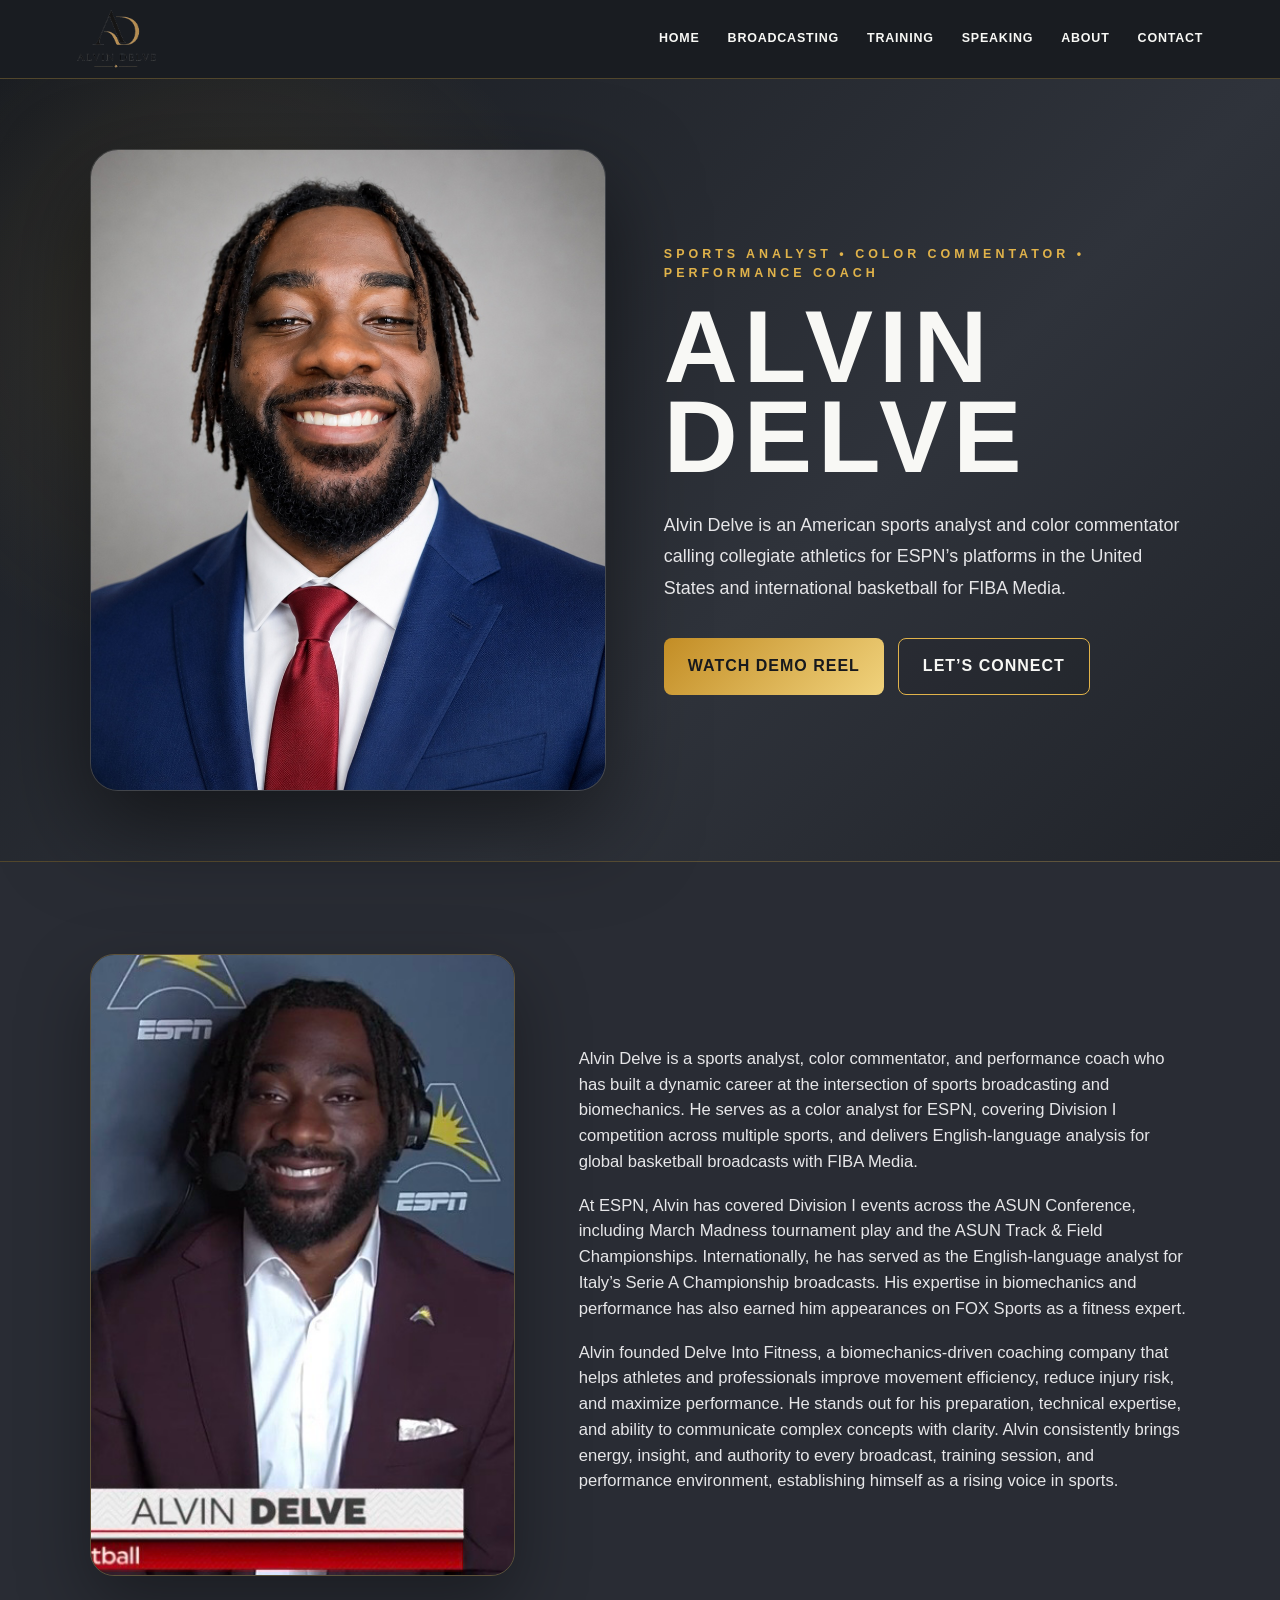
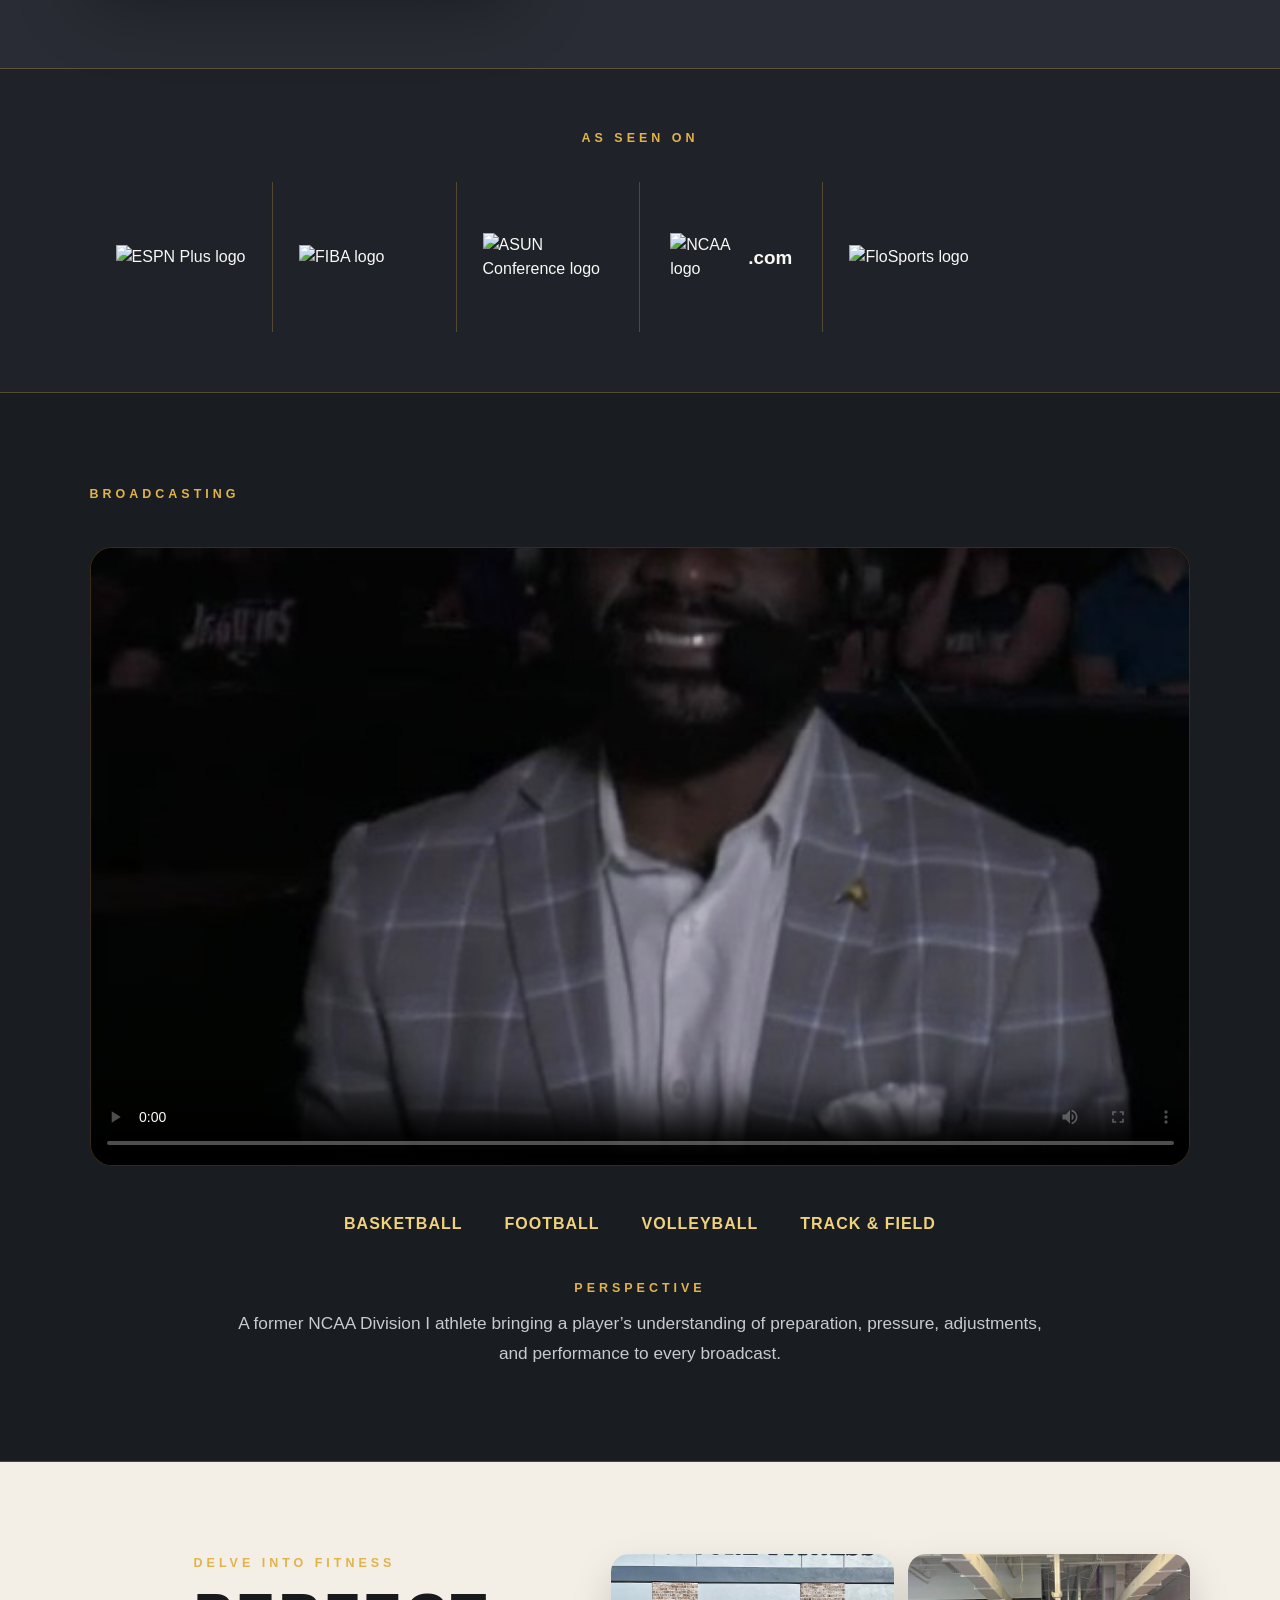
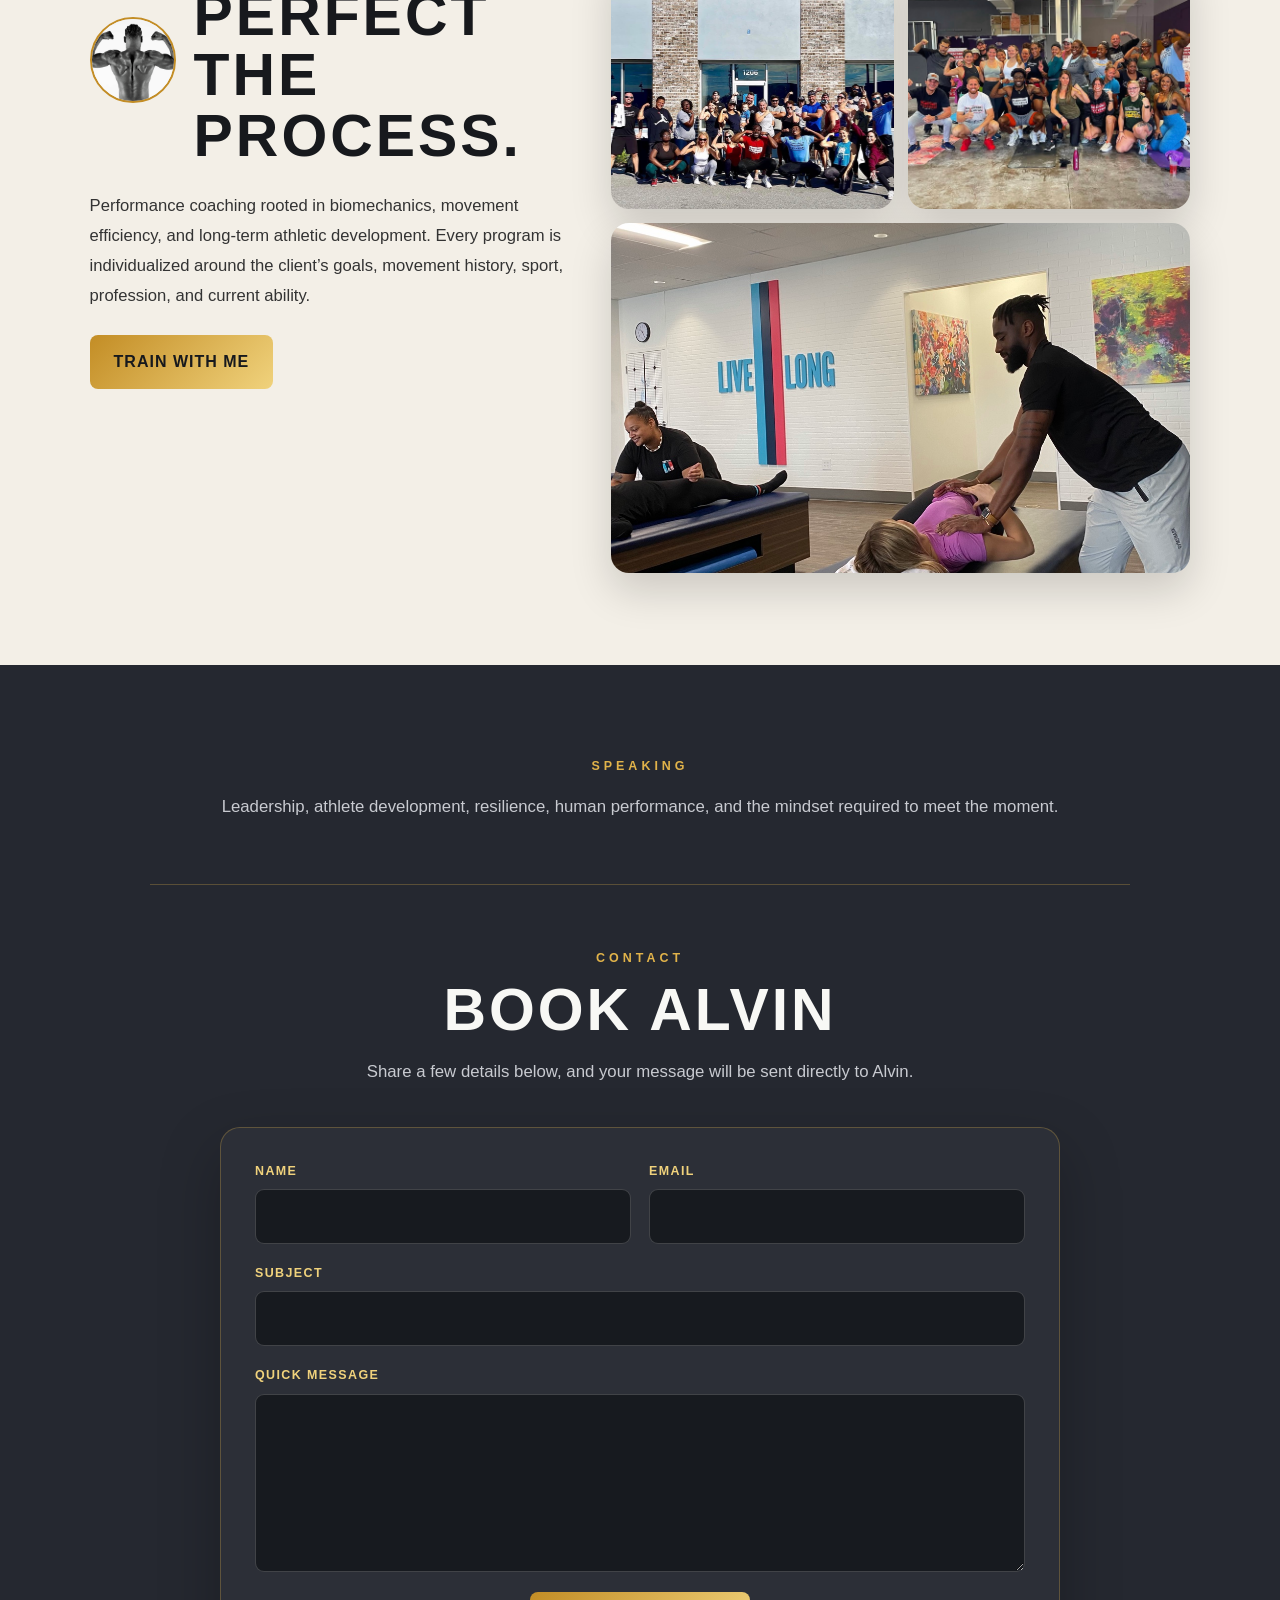
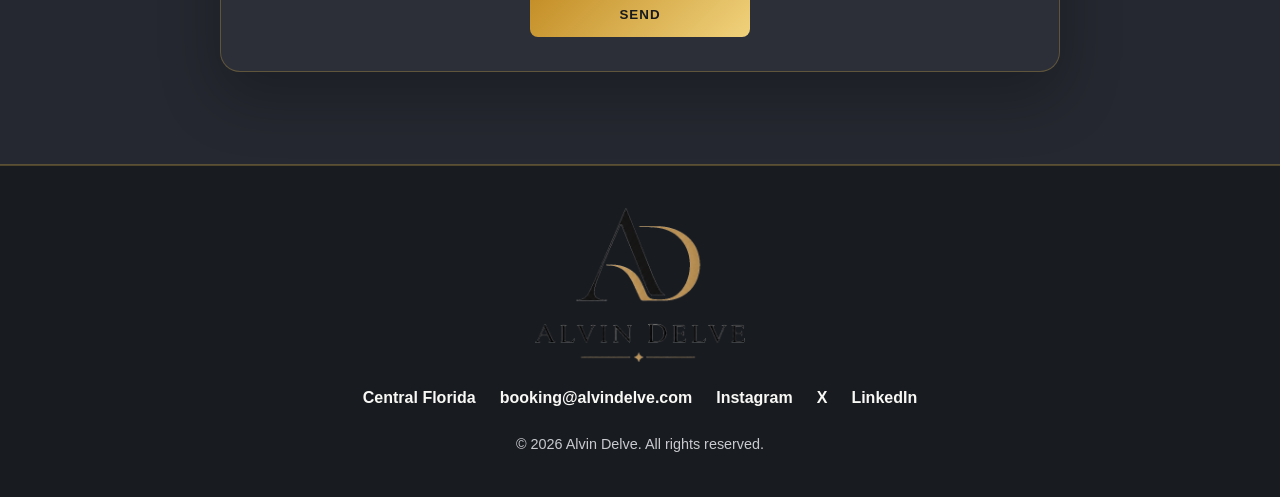
==== index.html @ e895ff24 "Add files via upload" ====
<!doctype html>
<html lang="en">
<head>
  <meta http-equiv="Cache-Control" content="no-cache, no-store, must-revalidate">
  <meta http-equiv="Pragma" content="no-cache">
  <meta http-equiv="Expires" content="0">
  <meta name="site-version" content="2026.07.23-v20">
  <!-- ALVIN DELVE WEBSITE VERSION: 2026.07.23-homepage-v19-verified-brand-copy -->
  <meta charset="utf-8">
  <meta name="viewport" content="width=device-width, initial-scale=1">
  <meta name="site-version" content="2026.07.23-homepage-v19-verified-brand-copy">
  <title>Alvin Delve | Sports Analyst, Color Commentator & Performance Coach</title>
  <meta name="description" content="Alvin Delve is a sports analyst, color commentator, performance coach, speaker, and former NCAA Division I athlete.">
  <link rel="stylesheet" href="style.css?v=2026.07.23-homepage-v19-verified-brand-copy">
</head>

<body>
  <header class="site-header">
    <a class="brand" href="#home" aria-label="Alvin Delve home">
      <img src="alvin-delve-logo.png?v=2026.07.23-homepage-v19-verified-brand-copy" alt="Alvin Delve logo">
    </a>

    <nav class="site-nav" aria-label="Primary navigation">
      <a href="#home">Home</a>
      <a href="#broadcasting">Broadcasting</a>
      <a href="#training">Training</a>
      <a href="#speaking">Speaking</a>
      <a href="#about">About</a>
      <a href="#contact">Contact</a>
    </nav>
  </header>

  <main>
    <section id="home" class="hero">
      <div class="hero-image">
        <img src="hero.jpg?v=2026.07.23-homepage-v19-verified-brand-copy" alt="Alvin Delve professional portrait">
      </div>

      <div class="hero-copy">
        <p class="eyebrow">Sports Analyst • Color Commentator • Performance Coach</p>
        <h1>Alvin Delve</h1>
        <p class="hero-bio">Alvin Delve is an American sports analyst and color commentator calling collegiate athletics for ESPN’s platforms in the United States and international basketball for FIBA Media.</p>

        <div class="hero-actions">
          <a class="button button-primary" id="watch-demo-reel" href="#broadcasting">Watch Demo Reel</a>
          <a class="button button-secondary" href="#contact">Let’s Connect</a>
        </div>
      </div>
    </section>

    <section id="about" class="section meet-section">
      <div class="meet-image">
        <img src="meet-alvin.png?v=2026.07.23-homepage-v19-verified-brand-copy" alt="Alvin Delve broadcasting for ESPN">
      </div>

      <div class="meet-content">
        <div class="meet-copy">
          <p>
            Alvin Delve is a sports analyst, color commentator, and performance coach who has built
            a dynamic career at the intersection of sports broadcasting and biomechanics. He serves
            as a color analyst for ESPN, covering Division I competition across multiple sports, and
            delivers English-language analysis for global basketball broadcasts with FIBA Media.
          </p>
          <p>
            At ESPN, Alvin has covered Division I events across the ASUN Conference, including March
            Madness tournament play and the ASUN Track &amp; Field Championships. Internationally, he
            has served as the English-language analyst for Italy’s Serie A Championship broadcasts.
            His expertise in biomechanics and performance has also earned him appearances on FOX
            Sports as a fitness expert.
          </p>
          <p>
            Alvin founded Delve Into Fitness, a biomechanics-driven coaching company that helps
            athletes and professionals improve movement efficiency, reduce injury risk, and maximize
            performance. He stands out for his preparation, technical expertise, and ability to
            communicate complex concepts with clarity. Alvin consistently brings energy, insight,
            and authority to every broadcast, training session, and performance environment,
            establishing himself as a rising voice in sports.
          </p>
        </div>
      </div>
    </section>

    <section class="seen-on" aria-labelledby="seen-heading">
      <div class="section-heading centered">
        <p id="seen-heading" class="section-label">As Seen On</p>
      </div>

      <div class="logo-wall">
        <div class="logo-cell">
          <img src="https://upload.wikimedia.org/wikipedia/commons/8/80/ESPN_Plus.svg" alt="ESPN Plus logo">
        </div>
        <div class="logo-cell">
          <img src="https://upload.wikimedia.org/wikipedia/commons/e/e4/FIBA_logo.svg" alt="FIBA logo">
        </div>
        <div class="logo-cell">
          <img src="https://upload.wikimedia.org/wikipedia/commons/0/05/Atlantic_Sun_Conference_logo.svg" alt="ASUN Conference logo">
        </div>
        <div class="logo-cell ncaa-logo-cell">
          <img src="https://upload.wikimedia.org/wikipedia/commons/d/dd/NCAA_logo.svg" alt="NCAA logo">
          <span class="dot-com">.com</span>
        </div>
        <div class="logo-cell">
          <img src="https://upload.wikimedia.org/wikipedia/commons/3/30/FloSports_logo.png" alt="FloSports logo">
        </div>
      </div>
    </section>

    <section id="broadcasting" class="section broadcast-section">
      <div class="section-heading">
        <p class="section-label">Broadcasting</p>
      </div>

      <video
        id="demo-reel"
        class="reel-video reel-card-large"
        controls
        playsinline
        preload="metadata"
        poster="demo-reel-thumbnail.jpg?v=2026.07.23-homepage-v19-verified-brand-copy"
      >
        <source src="demo-reel.mp4?v=2026.07.23-homepage-v19-verified-brand-copy" type="video/mp4">
        Your browser does not support the video tag.
      </video>

      <div class="sports-covered-line" aria-label="Sports covered">
        <span>Basketball</span>
        <span>Football</span>
        <span>Volleyball</span>
        <span>Track &amp; Field</span>
      </div>

      <div class="perspective-copy">
        <p class="section-label">Perspective</p>
        <p>
          A former NCAA Division I athlete bringing a player’s understanding of preparation,
          pressure, adjustments, and performance to every broadcast.
        </p>
      </div>
    </section>

    <section id="training" class="section training-section">
      <div class="training-copy">
        <div class="training-brand">
          <img src="delveintofitness-logo.png?v=2026.07.23-homepage-v19-verified-brand-copy" alt="Delve Into Fitness logo">
          <div>
            <p class="section-label">Delve Into Fitness</p>
            <h2>Perfect the Process.</h2>
          </div>
        </div>

        <p>
          Performance coaching rooted in biomechanics, movement efficiency, and long-term
          athletic development. Every program is individualized around the client’s goals,
          movement history, sport, profession, and current ability.
        </p>

        <a class="button button-primary" href="mailto:alvindelve97@gmail.com?subject=Training%20Inquiry&body=Hello%20Alvin,%0A%0AName:%0APhone:%0AI%27m%20interested%20in:%0A%E2%98%90%20Personal%20Training%0A%E2%98%90%20Online%20Coaching%0A%E2%98%90%20Assisted%20Stretching%0A%E2%98%90%20Performance%20Coaching%0A%0AGoals:%0AAvailability:%0AAdditional%20information:">Train With Me</a>
      </div>

      <div class="training-gallery">
        <img src="training-outside.jpg?v=2026.07.23-homepage-v19-verified-brand-copy" alt="Outdoor Delve Into Fitness training">
        <img src="training-group.jpg?v=2026.07.23-homepage-v19-verified-brand-copy" alt="Delve Into Fitness group session">
        <img src="training-stretch.jpg?v=2026.07.23-homepage-v19-verified-brand-copy" alt="Alvin Delve assisted stretching session">
      </div>
    </section>

    <section id="speaking" class="section speaking-contact-section">
      <div class="section-heading centered speaking-intro">
        <p class="section-label">Speaking</p>
        <p>
          Leadership, athlete development, resilience, human performance, and the mindset
          required to meet the moment.
        </p>
      </div>

      <div id="contact" class="contact-panel">
        <div class="section-heading centered">
          <p class="section-label">Contact</p>
          <h2>Book Alvin</h2>
          <p>Share a few details below, and your message will be sent directly to Alvin.</p>
        </div>

      <form class="contact-form" action="https://formsubmit.co/alvindelve97@gmail.com" method="POST">
        <input type="hidden" name="_subject" value="New inquiry from AlvinDelve.com">
        <input type="hidden" name="_template" value="table">
        <input type="hidden" name="_captcha" value="false">
        <input type="text" name="_honey" class="form-honeypot" tabindex="-1" autocomplete="off" aria-hidden="true">

        <div class="form-grid">
          <div class="form-field">
            <label for="contact-name">Name</label>
            <input id="contact-name" name="name" type="text" autocomplete="name" required>
          </div>
          <div class="form-field">
            <label for="contact-email">Email</label>
            <input id="contact-email" name="email" type="email" autocomplete="email" required>
          </div>
        </div>

        <div class="form-field">
          <label for="contact-subject">Subject</label>
          <input id="contact-subject" name="subject" type="text" required>
        </div>

        <div class="form-field">
          <label for="contact-message">Quick Message</label>
          <textarea id="contact-message" name="message" rows="6" required></textarea>
        </div>

        <button class="button button-primary contact-submit" type="submit">Send</button>
      </form>
      </div>
    </section>
  </main>

  <footer class="site-footer">
    <div class="footer-brand">
      <img src="alvin-delve-logo.png?v=2026.07.23-homepage-v19-verified-brand-copy" alt="Alvin Delve logo">
    </div>

    <div class="footer-links">
      <span>Central Florida</span>
      <a href="mailto:alvindelve97@gmail.com">booking@alvindelve.com</a>
      <a href="https://instagram.com/alvin_delve" target="_blank" rel="noopener">Instagram</a>
      <a href="https://x.com/alvindelve" target="_blank" rel="noopener">X</a>
      <a href="#" aria-label="LinkedIn link placeholder">LinkedIn</a>
    </div>

    <p class="copyright">© 2026 Alvin Delve. All rights reserved.</p>
  </footer>
  <script>
    const watchReelButton = document.getElementById('watch-demo-reel');
    const demoReel = document.getElementById('demo-reel');

    if (watchReelButton && demoReel) {
      watchReelButton.addEventListener('click', function (event) {
        event.preventDefault();

        // Start playback directly inside the user's click gesture so iPad/Safari
        // does not block it as delayed autoplay.
        demoReel.load();
        const playback = demoReel.play();
        demoReel.scrollIntoView({ behavior: 'smooth', block: 'center' });

        if (playback && typeof playback.catch === 'function') {
          playback.catch(function () {
            demoReel.controls = true;
          });
        }
      });
    }
  </script>
</body>
</html>
---- style.css ----
*{box-sizing:border-box;margin:0;padding:0}
:root{
  --charcoal:#24272e;
  --charcoal-dark:#191c21;
  --charcoal-mid:#2f333b;
  --cream:#f3efe7;
  --white:#f8f8f5;
  --muted:#c8cad0;
  --ink:#17191d;
  --gold:#c38d25;
  --gold-rich:#e1b34a;
  --gold-soft:#f0d27c;
  --line:rgba(225,179,74,.28);
}
html{scroll-behavior:smooth}
body{
  font-family:Arial,Helvetica,sans-serif;
  background:var(--charcoal);
  color:var(--white);
  line-height:1.55;
}
img{display:block;max-width:100%}
a{color:inherit}
.site-header{
  position:sticky;top:0;z-index:50;
  min-height:78px;padding:8px 6%;
  display:flex;align-items:center;justify-content:space-between;
  background:rgba(25,28,33,.94);
  border-bottom:1px solid var(--line);
  backdrop-filter:blur(14px);
}
.brand{width:178px;height:62px;display:flex;align-items:center}
.brand img{width:168px;height:58px;object-fit:contain;object-position:left center}
.site-nav{display:flex;gap:28px}
.site-nav a{
  text-decoration:none;text-transform:uppercase;
  font-size:.78rem;font-weight:900;letter-spacing:.8px;
}
.site-nav a:hover{color:var(--gold-rich)}
.hero{
  min-height:780px;
  display:grid;grid-template-columns:1fr 1.02fr;
  align-items:center;gap:58px;
  padding:70px 7%;
  background:
    radial-gradient(circle at 18% 32%,rgba(225,179,74,.14),transparent 30%),
    linear-gradient(135deg,var(--charcoal-dark),var(--charcoal-mid) 62%,#202329);
  border-bottom:1px solid var(--line);
}
.hero-image{
  min-height:640px;border-radius:28px;overflow:hidden;
  border:1px solid rgba(255,255,255,.12);
  box-shadow:0 35px 90px rgba(0,0,0,.5);
}
.hero-image img{width:100%;height:100%;min-height:640px;object-fit:cover;object-position:center top}
.hero-copy{max-width:680px}
.eyebrow,.section-label{
  color:var(--gold-rich);
  text-transform:uppercase;
  letter-spacing:4px;
  font-size:.78rem;
  font-weight:900;
}
.hero h1{
  margin-top:18px;
  font-size:clamp(4.4rem,8vw,8.2rem);
  line-height:.88;
  letter-spacing:6px;
  text-transform:uppercase;
}
.hero-line{
  margin-top:28px;
  font-size:clamp(1.55rem,2.4vw,2.35rem);
  line-height:1.3;
  font-weight:800;
}

.hero-bio{
  margin-top:28px;
  max-width:650px;
  color:#e6e6e8;
  font-size:1.12rem;
  line-height:1.75;
}

.hero-actions{display:flex;gap:14px;flex-wrap:wrap;margin-top:34px}
.button{
  display:inline-flex;align-items:center;justify-content:center;
  padding:15px 24px;border-radius:8px;
  text-decoration:none;text-transform:uppercase;
  font-weight:900;letter-spacing:1px;
  transition:.2s ease;
}
.button:hover{transform:translateY(-2px)}
.button-primary{background:linear-gradient(135deg,var(--gold),var(--gold-soft));color:var(--ink)}
.button-secondary{border:1px solid var(--gold-rich);background:rgba(0,0,0,.08)}
.section{padding:92px 7%}
.section-heading h2,.training-copy h2{
  margin-top:12px;
  font-size:clamp(2.7rem,4.6vw,5rem);
  line-height:1.03;
  letter-spacing:3px;
  text-transform:uppercase;
}
.centered{text-align:center;max-width:880px;margin:0 auto}
.meet-section{
  display:grid;grid-template-columns:.88fr 1.18fr;
  gap:65px;background:#292c34;
  border-bottom:1px solid var(--line);
}
.meet-copy>p{color:#e6e6e8;margin-bottom:18px;font-size:1.04rem}
.full-bio summary{
  color:var(--gold-soft);font-weight:900;
  cursor:pointer;list-style:none;margin-top:18px;
}
.full-bio summary::-webkit-details-marker{display:none}
.full-bio-copy{margin-top:20px;padding:24px;border-left:3px solid var(--gold-rich);background:rgba(0,0,0,.13)}
.full-bio-copy p{margin-bottom:14px;color:#dddddf}
.seen-on{padding:60px 7%;background:#1f2228;border-bottom:1px solid var(--line)}
.logo-wall{
  max-width:1200px;margin:34px auto 0;
  display:grid;grid-template-columns:repeat(6,1fr);
  align-items:center;
}
.network-mark{
  min-height:110px;padding:24px 18px;
  display:flex;align-items:center;justify-content:center;
  text-align:center;border-right:1px solid var(--line);
  font-weight:1000;font-size:1.35rem;letter-spacing:-1px;
}
.network-mark:last-child{border-right:none}
.network-mark span{font-size:.66em;margin-left:4px}
.espn{font-style:italic;color:#f7f7f4}
.fiba{letter-spacing:2px;color:#f7f7f4}
.fox{font-style:italic}
.fox span{display:block;margin-left:7px}
.asun{letter-spacing:3px;color:var(--gold-soft)}
.ncaa{border-radius:50%;color:#fff}
.flosports{font-style:italic}
.flosports span{display:block;margin-left:5px}
.broadcast-section{background:var(--charcoal-dark);border-bottom:1px solid var(--line)}
.broadcast-layout{
  margin-top:42px;
  display:grid;grid-template-columns:1.45fr .55fr;
  gap:28px;align-items:stretch;
}
.reel-card{
  min-height:420px;position:relative;overflow:hidden;border-radius:22px;
  border:1px solid var(--line);text-decoration:none;
}
.reel-card img{width:100%;height:100%;min-height:420px;object-fit:cover;object-position:center 24%}
.reel-overlay{position:absolute;inset:0;background:linear-gradient(180deg,rgba(0,0,0,.12),rgba(0,0,0,.72))}
.play-button{
  position:absolute;left:50%;top:50%;transform:translate(-50%,-50%);
  width:88px;height:88px;border-radius:50%;
  display:grid;place-items:center;padding-left:5px;
  background:var(--gold-rich);color:var(--ink);font-size:2rem;
  box-shadow:0 15px 40px rgba(0,0,0,.4);
}
.reel-caption{
  position:absolute;left:28px;bottom:24px;
  text-transform:uppercase;font-weight:900;letter-spacing:2px;
}
.broadcast-links{
  display:grid;grid-template-rows:repeat(3,1fr);
  background:#292c34;border-radius:22px;overflow:hidden;border:1px solid var(--line);
}
.broadcast-links a{
  display:flex;align-items:center;justify-content:space-between;
  padding:28px;text-decoration:none;
  font-size:1.1rem;font-weight:900;text-transform:uppercase;
  border-bottom:1px solid var(--line);
}
.broadcast-links a:last-child{border-bottom:none}
.broadcast-links a:hover{background:rgba(225,179,74,.08);color:var(--gold-soft)}
.broadcast-details{
  margin-top:28px;display:grid;grid-template-columns:repeat(3,1fr);gap:18px;
}
.broadcast-details article{
  padding:25px;border:1px solid var(--line);border-radius:16px;background:#252830;
}
.broadcast-details h3{color:var(--gold-soft);text-transform:uppercase;margin-bottom:8px}
.broadcast-details p{color:var(--muted)}
.training-section{
  display:grid;grid-template-columns:.9fr 1.1fr;
  gap:48px;background:var(--cream);color:var(--ink);
}
.training-brand{display:flex;align-items:center;gap:18px}
.training-brand img{width:86px;height:86px;object-fit:cover;border-radius:50%;border:2px solid var(--gold)}
.training-copy>p{margin:24px 0;color:#333;font-size:1.04rem;line-height:1.8}
.training-gallery{display:grid;grid-template-columns:1fr 1fr;gap:14px}
.training-gallery img{width:100%;height:255px;object-fit:cover;border-radius:18px;box-shadow:0 18px 42px rgba(0,0,0,.16)}
.training-gallery img:nth-child(3){grid-column:1/3;height:350px}
.speaking-section{background:#252830;border-bottom:1px solid var(--line)}
.speaking-section p:not(.section-label){margin:18px auto 28px;color:var(--muted);font-size:1.05rem}
.site-footer{
  padding:42px 7%;background:#181b20;
  border-top:1px solid var(--line);text-align:center;
}
.footer-brand img{width:210px;margin:0 auto 24px}
.footer-links{
  display:flex;justify-content:center;gap:24px;flex-wrap:wrap;
  font-weight:800;
}
.footer-links a{text-decoration:none}
.footer-links a:hover{color:var(--gold-soft)}
.copyright{margin-top:22px;color:var(--muted);font-size:.9rem}
@media(max-width:1050px){
  .site-nav{display:none}
  .hero,.meet-section,.training-section,.broadcast-layout{grid-template-columns:1fr}
  .hero-image{order:1}.hero-copy{order:2}
  .logo-wall{grid-template-columns:repeat(3,1fr)}
  .network-mark:nth-child(3){border-right:none}
  .broadcast-details{grid-template-columns:1fr}
}
@media(max-width:680px){
  .site-header{justify-content:center}
  .brand{width:150px}.brand img{width:145px}
  .hero{padding:42px 6% 60px;gap:34px}
  .hero-image,.hero-image img{min-height:470px}
  .hero h1{letter-spacing:3px}
  .hero-actions{flex-direction:column}
  .button{width:100%}
  .section{padding:70px 6%}
  .logo-wall{grid-template-columns:1fr 1fr}
  .network-mark:nth-child(odd){border-right:1px solid var(--line)}
  .network-mark:nth-child(even){border-right:none}
  .training-gallery{grid-template-columns:1fr}
  .training-gallery img:nth-child(3){grid-column:auto;height:280px}
  .footer-links{flex-direction:column;gap:12px}
}


/* HOMEPAGE VERSION 2026.07.22-homepage-v12-clean */
.meet-section {
  display:grid;
  grid-template-columns:minmax(320px,.82fr) minmax(0,1.18fr);
  gap:64px;
  align-items:center;
}
.meet-image {
  border-radius:24px;
  overflow:hidden;
  border:1px solid var(--line);
  box-shadow:0 28px 70px rgba(0,0,0,.34);
}
.meet-image img {
  width:100%;
  height:620px;
  object-fit:cover;
  object-position:center top;
}
.meet-content h2 {
  margin-top:12px;
  font-size:clamp(2.7rem,4.6vw,5rem);
  line-height:1.03;
  letter-spacing:3px;
  text-transform:uppercase;
}
.meet-content .meet-copy {margin-top:28px}

.logo-wall {
  max-width:1260px;
  margin:34px auto 0;
  display:grid;
  grid-template-columns:repeat(6,minmax(0,1fr));
  align-items:center;
}
.logo-cell {
  min-height:150px;
  padding:30px 26px;
  display:flex;
  align-items:center;
  justify-content:center;
  border-right:1px solid var(--line);
}
.logo-cell:last-child {border-right:none}
.logo-cell img {
  width:100%;
  max-width:150px;
  max-height:76px;
  object-fit:contain;
}
.ncaa-logo-cell {gap:4px}
.ncaa-logo-cell img {max-width:74px;max-height:74px}
.dot-com {
  font-size:1.18rem;
  font-weight:900;
  color:var(--white);
}

.reel-card-large {
  display:block;
  margin-top:42px;
  min-height:560px;
}
.reel-card-large img {
  min-height:560px;
  object-position:center 24%;
}
.sports-covered-line {
  display:flex;
  justify-content:center;
  gap:18px 42px;
  flex-wrap:wrap;
  margin-top:30px;
  padding:16px 0;
}
.sports-covered-line span {
  color:var(--gold-soft);
  font-size:1rem;
  font-weight:900;
  letter-spacing:1px;
  text-transform:uppercase;
}
.perspective-copy {
  max-width:820px;
  margin:26px auto 0;
  text-align:center;
}
.perspective-copy p:last-child {
  margin-top:10px;
  color:var(--muted);
  font-size:1.08rem;
  line-height:1.75;
}

@media(max-width:1050px) {
  .meet-section {grid-template-columns:1fr}
  .meet-image img {height:auto;max-height:720px}
  .logo-wall {grid-template-columns:repeat(3,1fr)}
  .logo-cell:nth-child(3) {border-right:none}
}
@media(max-width:680px) {
  .logo-wall {grid-template-columns:1fr 1fr}
  .logo-cell {min-height:125px;padding:24px 18px}
  .logo-cell:nth-child(odd) {border-right:1px solid var(--line)}
  .logo-cell:nth-child(even) {border-right:none}
  .reel-card-large,
  .reel-card-large img {min-height:380px}
}

.reel-video {
  display: block;
  width: 100%;
  height: auto;
  aspect-ratio: 16 / 9;
  object-fit: cover;
  background: #000;
  border: 1px solid rgba(214, 170, 76, 0.26);
  border-radius: 22px;
}


/* HOMEPAGE VERSION 2026.07.22-homepage-v15-contact-form */
.contact-section{
  background:#20232a;
  border-bottom:1px solid var(--line);
}
.contact-section .section-heading p:not(.section-label){
  margin:18px auto 0;
  max-width:680px;
  color:var(--muted);
  font-size:1.05rem;
}
.contact-form{
  max-width:840px;
  margin:42px auto 0;
  padding:34px;
  border:1px solid var(--line);
  border-radius:20px;
  background:rgba(255,255,255,.035);
  box-shadow:0 24px 60px rgba(0,0,0,.25);
}
.form-grid{
  display:grid;
  grid-template-columns:1fr 1fr;
  gap:18px;
}
.form-field{margin-bottom:20px}
.form-field label{
  display:block;
  margin-bottom:8px;
  color:var(--gold-soft);
  font-size:.78rem;
  font-weight:900;
  letter-spacing:1.4px;
  text-transform:uppercase;
}
.form-field input,.form-field textarea{
  width:100%;
  border:1px solid rgba(255,255,255,.18);
  border-radius:9px;
  background:#171a1f;
  color:var(--white);
  font:inherit;
  padding:14px 15px;
  outline:none;
}
.form-field textarea{resize:vertical;min-height:150px}
.form-field input:focus,.form-field textarea:focus{
  border-color:var(--gold-rich);
  box-shadow:0 0 0 3px rgba(225,179,74,.12);
}
.contact-submit{border:0;cursor:pointer;min-width:150px}
.form-honeypot{position:absolute!important;left:-9999px!important;opacity:0!important}
@media(max-width:680px){
  .contact-form{padding:24px 18px}
  .form-grid{grid-template-columns:1fr;gap:0}
}

/* HOMEPAGE VERSION 2026.07.22-homepage-v16-speaking-contact-reel-fix */
.speaking-contact-section{
  background:#252830;
  border-bottom:1px solid var(--line);
  padding-top:92px;
  padding-bottom:92px;
}
.speaking-intro{
  padding-bottom:64px;
}
.speaking-intro p:not(.section-label){
  margin:18px auto 0;
  color:var(--muted);
  font-size:1.05rem;
}
.contact-panel{
  max-width:980px;
  margin:0 auto;
  padding-top:64px;
  border-top:1px solid var(--line);
  scroll-margin-top:105px;
}
.contact-panel .section-heading p:not(.section-label){
  margin:18px auto 0;
  max-width:680px;
  color:var(--muted);
  font-size:1.05rem;
}
.contact-form{
  width:100%;
  max-width:840px;
  margin:42px auto 0;
  padding:34px;
  box-sizing:border-box;
}
.contact-form .form-grid{
  display:grid;
  grid-template-columns:minmax(0,1fr) minmax(0,1fr);
  gap:18px;
  width:100%;
}
.contact-form .form-field{
  width:100%;
  min-width:0;
  margin-bottom:20px;
}
.contact-form .form-field input,
.contact-form .form-field textarea{
  display:block;
  width:100%;
  min-width:0;
  box-sizing:border-box;
}
.contact-submit{
  display:flex;
  width:100%;
  max-width:220px;
  margin:4px auto 0;
}
.reel-video{
  cursor:pointer;
}
@media(max-width:680px){
  .speaking-contact-section{padding:70px 6%}
  .speaking-intro{padding-bottom:48px}
  .contact-panel{padding-top:48px}
  .contact-form .form-grid{grid-template-columns:1fr}
  .contact-form{padding:24px 18px}
  .contact-submit{max-width:none}
}
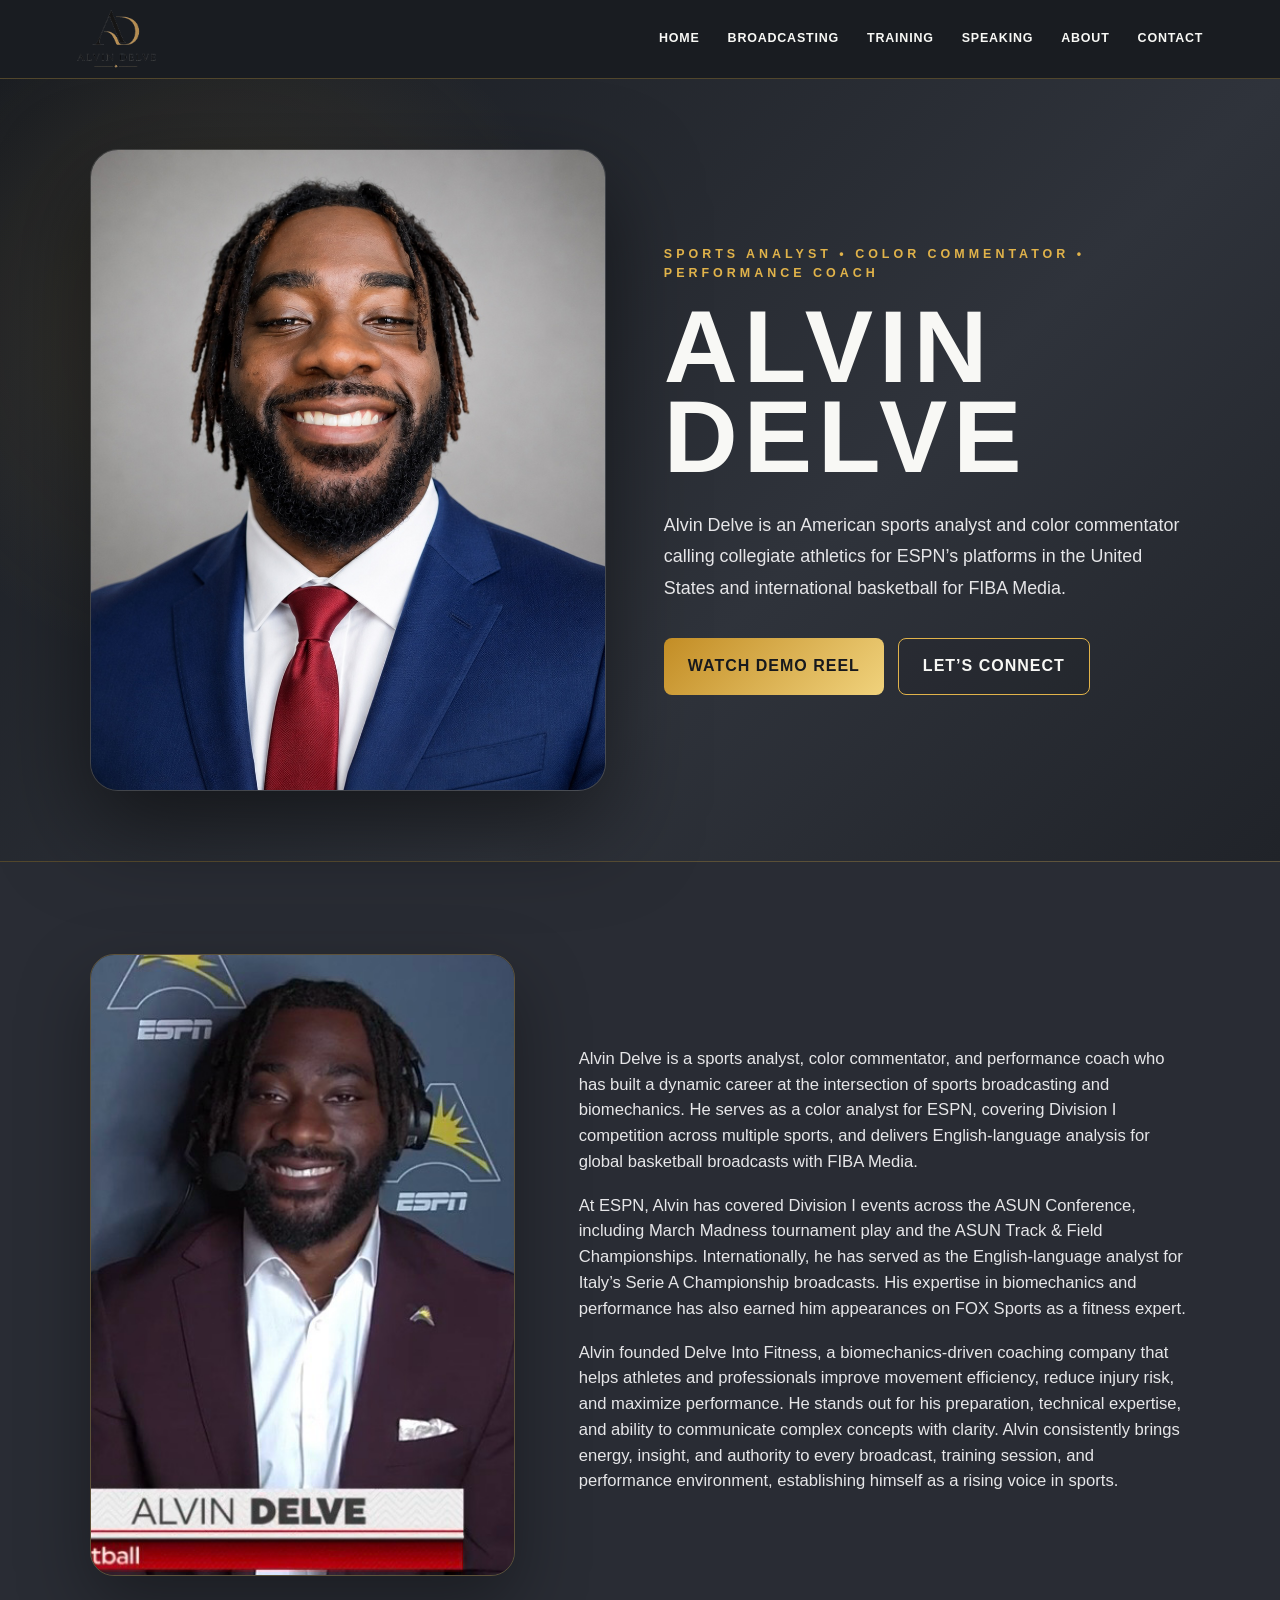
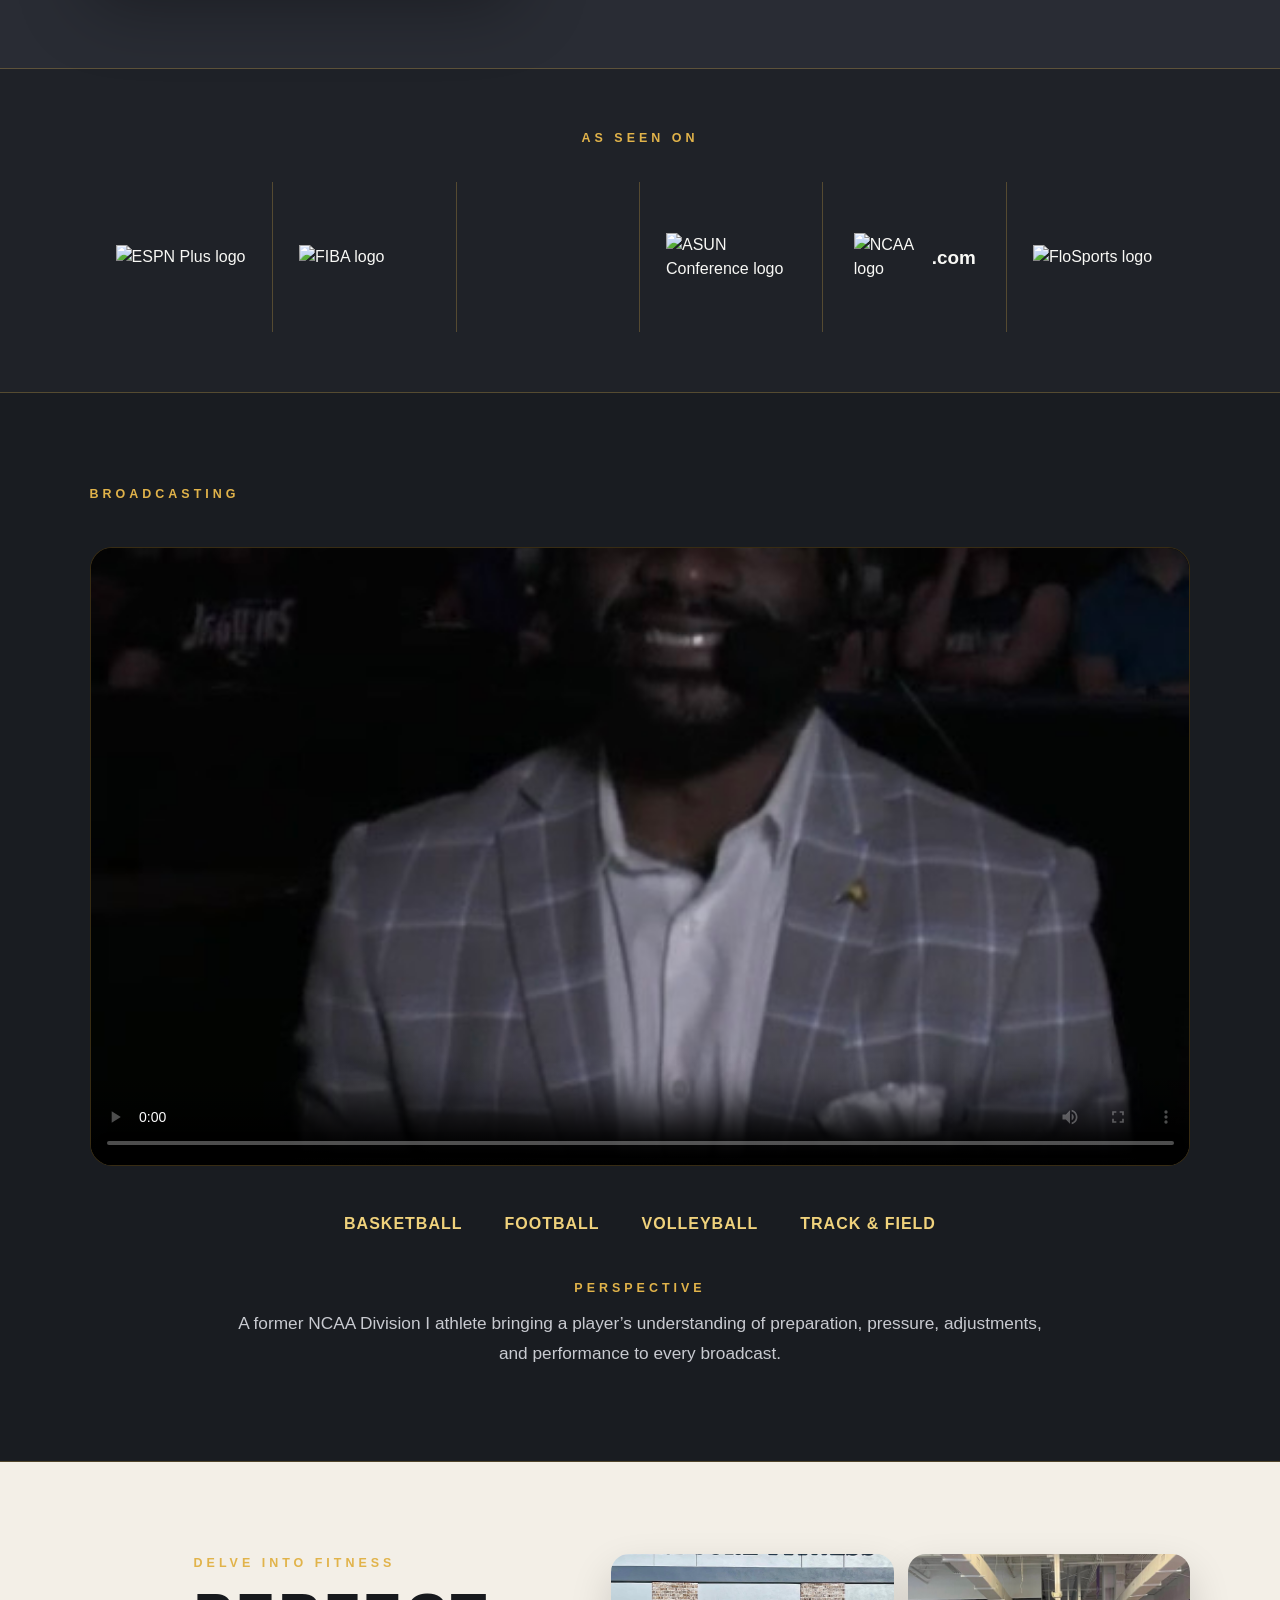
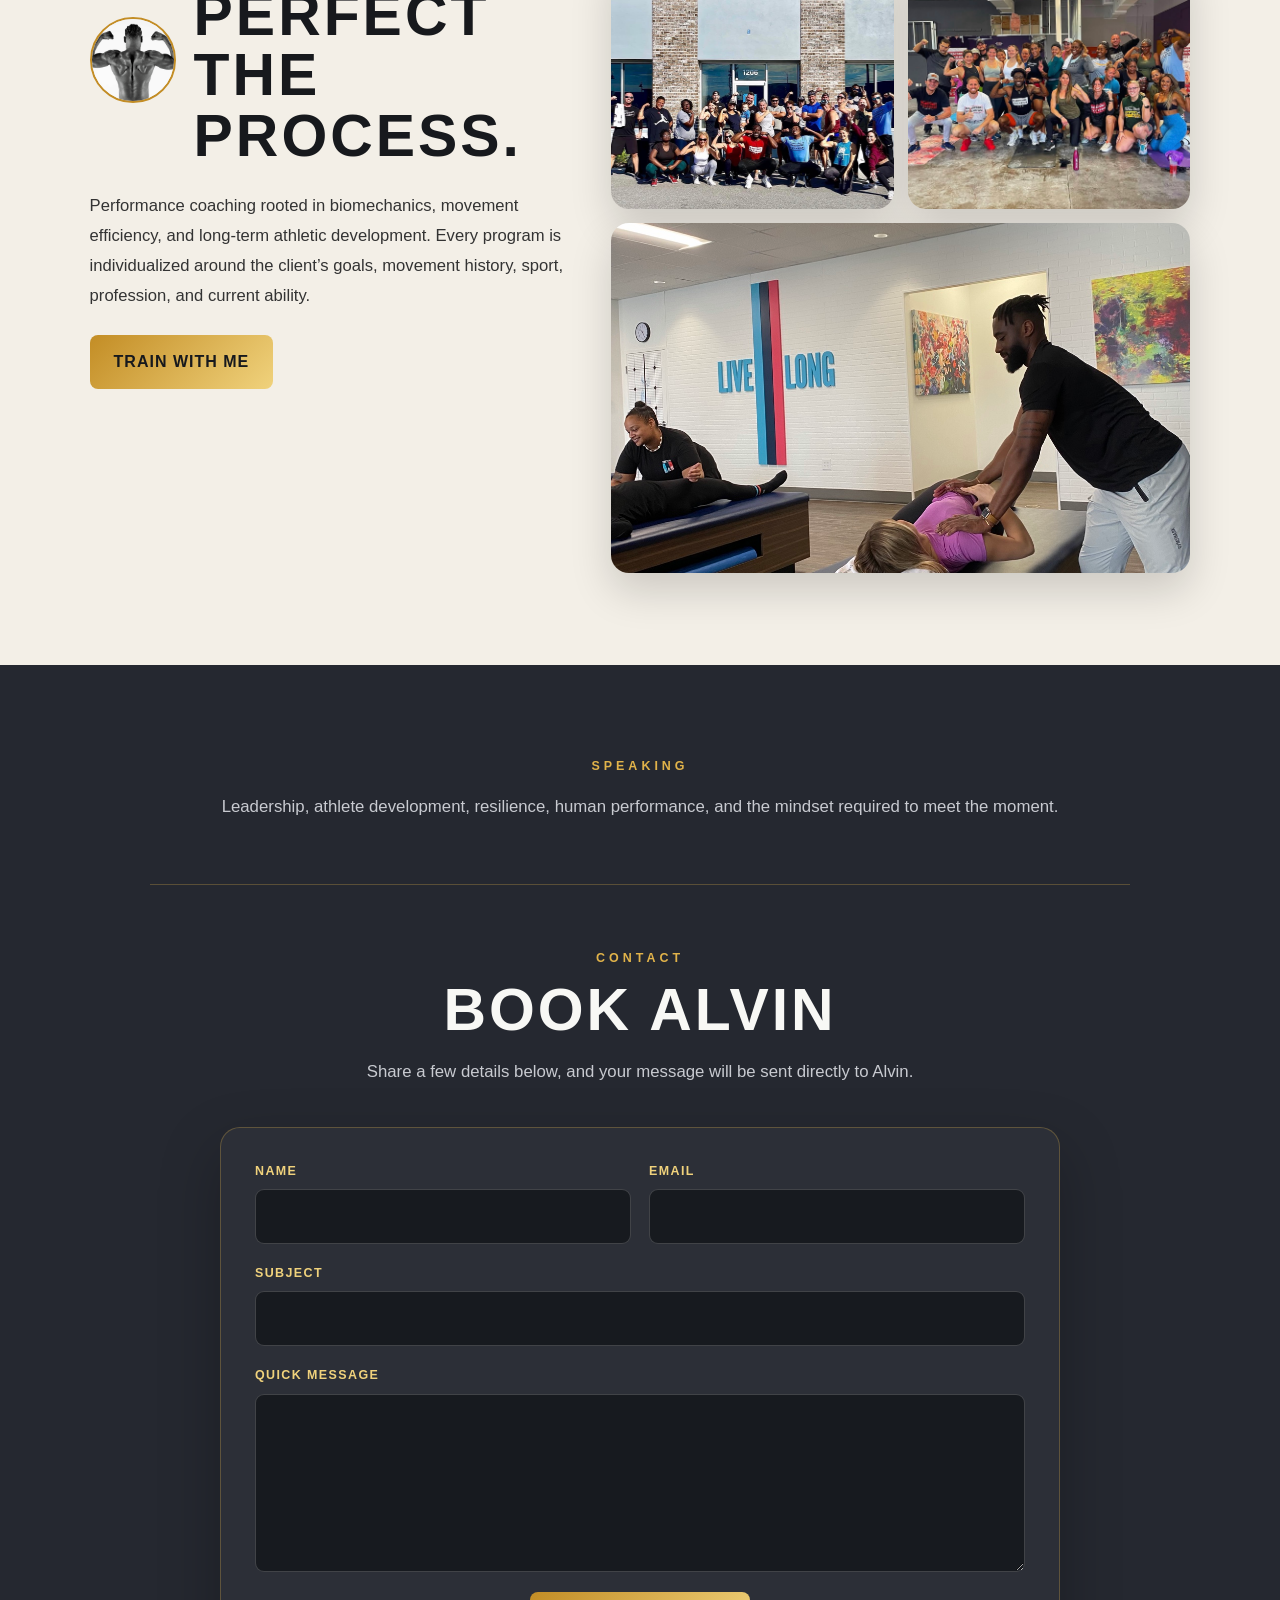
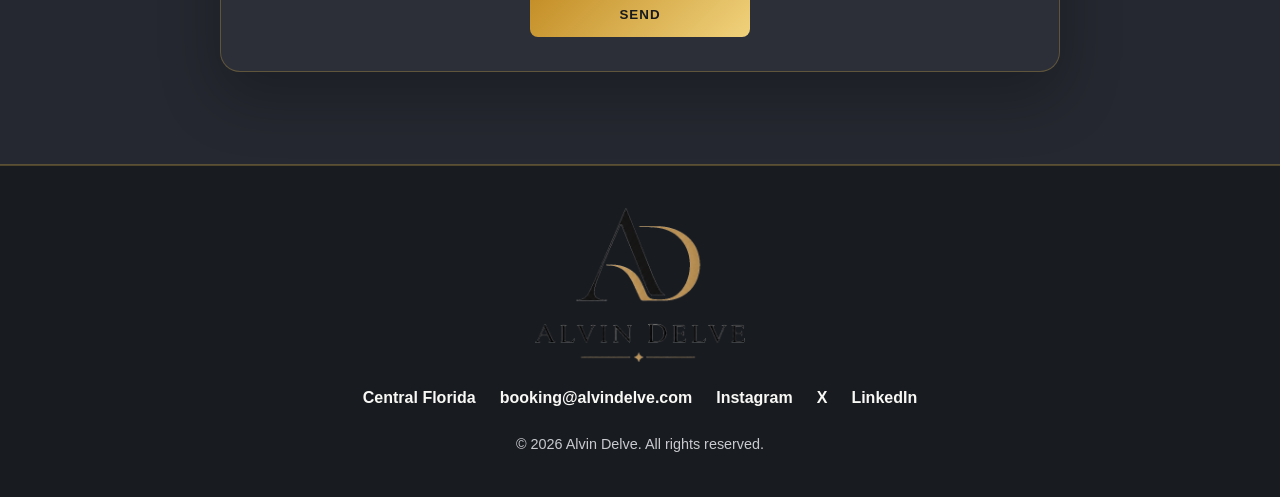
==== commit fdccf93c: "Add files via upload" ====
--- a/index.html
+++ b/index.html
@@ -1,23 +1,19 @@
 <!doctype html>
 <html lang="en">
 <head>
-  <meta http-equiv="Cache-Control" content="no-cache, no-store, must-revalidate">
-  <meta http-equiv="Pragma" content="no-cache">
-  <meta http-equiv="Expires" content="0">
-  <meta name="site-version" content="2026.07.23-v20">
-  <!-- ALVIN DELVE WEBSITE VERSION: 2026.07.23-homepage-v19-verified-brand-copy -->
+  <!-- ALVIN DELVE WEBSITE VERSION: 2026.07.22-homepage-v17-reel-playback-fix -->
   <meta charset="utf-8">
   <meta name="viewport" content="width=device-width, initial-scale=1">
-  <meta name="site-version" content="2026.07.23-homepage-v19-verified-brand-copy">
+  <meta name="site-version" content="2026.07.22-homepage-v17-reel-playback-fix">
   <title>Alvin Delve | Sports Analyst, Color Commentator & Performance Coach</title>
   <meta name="description" content="Alvin Delve is a sports analyst, color commentator, performance coach, speaker, and former NCAA Division I athlete.">
-  <link rel="stylesheet" href="style.css?v=2026.07.23-homepage-v19-verified-brand-copy">
+  <link rel="stylesheet" href="style.css?v=2026.07.22-homepage-v17-reel-playback-fix">
 </head>
 
 <body>
   <header class="site-header">
     <a class="brand" href="#home" aria-label="Alvin Delve home">
-      <img src="alvin-delve-logo.png?v=2026.07.23-homepage-v19-verified-brand-copy" alt="Alvin Delve logo">
+      <img src="alvin-delve-logo.png?v=2026.07.22-homepage-v17-reel-playback-fix" alt="Alvin Delve logo">
     </a>
 
     <nav class="site-nav" aria-label="Primary navigation">
@@ -33,7 +29,7 @@
   <main>
     <section id="home" class="hero">
       <div class="hero-image">
-        <img src="hero.jpg?v=2026.07.23-homepage-v19-verified-brand-copy" alt="Alvin Delve professional portrait">
+        <img src="hero.jpg?v=2026.07.22-homepage-v17-reel-playback-fix" alt="Alvin Delve professional portrait">
       </div>
 
       <div class="hero-copy">
@@ -50,7 +46,7 @@
 
     <section id="about" class="section meet-section">
       <div class="meet-image">
-        <img src="meet-alvin.png?v=2026.07.23-homepage-v19-verified-brand-copy" alt="Alvin Delve broadcasting for ESPN">
+        <img src="meet-alvin.png?v=2026.07.22-homepage-v17-reel-playback-fix" alt="Alvin Delve broadcasting for ESPN">
       </div>
 
       <div class="meet-content">
@@ -93,6 +89,8 @@
           <img src="https://upload.wikimedia.org/wikipedia/commons/e/e4/FIBA_logo.svg" alt="FIBA logo">
         </div>
         <div class="logo-cell">
+</div>
+        <div class="logo-cell">
           <img src="https://upload.wikimedia.org/wikipedia/commons/0/05/Atlantic_Sun_Conference_logo.svg" alt="ASUN Conference logo">
         </div>
         <div class="logo-cell ncaa-logo-cell">
@@ -116,9 +114,9 @@
         controls
         playsinline
         preload="metadata"
-        poster="demo-reel-thumbnail.jpg?v=2026.07.23-homepage-v19-verified-brand-copy"
+        poster="demo-reel-thumbnail.jpg?v=2026.07.22-homepage-v17-reel-playback-fix"
       >
-        <source src="demo-reel.mp4?v=2026.07.23-homepage-v19-verified-brand-copy" type="video/mp4">
+        <source src="demo-reel.mp4?v=2026.07.22-homepage-v17-reel-playback-fix" type="video/mp4">
         Your browser does not support the video tag.
       </video>
 
@@ -141,7 +139,7 @@
     <section id="training" class="section training-section">
       <div class="training-copy">
         <div class="training-brand">
-          <img src="delveintofitness-logo.png?v=2026.07.23-homepage-v19-verified-brand-copy" alt="Delve Into Fitness logo">
+          <img src="delveintofitness-logo.png?v=2026.07.22-homepage-v17-reel-playback-fix" alt="Delve Into Fitness logo">
           <div>
             <p class="section-label">Delve Into Fitness</p>
             <h2>Perfect the Process.</h2>
@@ -158,9 +156,9 @@
       </div>
 
       <div class="training-gallery">
-        <img src="training-outside.jpg?v=2026.07.23-homepage-v19-verified-brand-copy" alt="Outdoor Delve Into Fitness training">
-        <img src="training-group.jpg?v=2026.07.23-homepage-v19-verified-brand-copy" alt="Delve Into Fitness group session">
-        <img src="training-stretch.jpg?v=2026.07.23-homepage-v19-verified-brand-copy" alt="Alvin Delve assisted stretching session">
+        <img src="training-outside.jpg?v=2026.07.22-homepage-v17-reel-playback-fix" alt="Outdoor Delve Into Fitness training">
+        <img src="training-group.jpg?v=2026.07.22-homepage-v17-reel-playback-fix" alt="Delve Into Fitness group session">
+        <img src="training-stretch.jpg?v=2026.07.22-homepage-v17-reel-playback-fix" alt="Alvin Delve assisted stretching session">
       </div>
     </section>
 
@@ -215,7 +213,7 @@
 
   <footer class="site-footer">
     <div class="footer-brand">
-      <img src="alvin-delve-logo.png?v=2026.07.23-homepage-v19-verified-brand-copy" alt="Alvin Delve logo">
+      <img src="alvin-delve-logo.png?v=2026.07.22-homepage-v17-reel-playback-fix" alt="Alvin Delve logo">
     </div>
 
     <div class="footer-links">
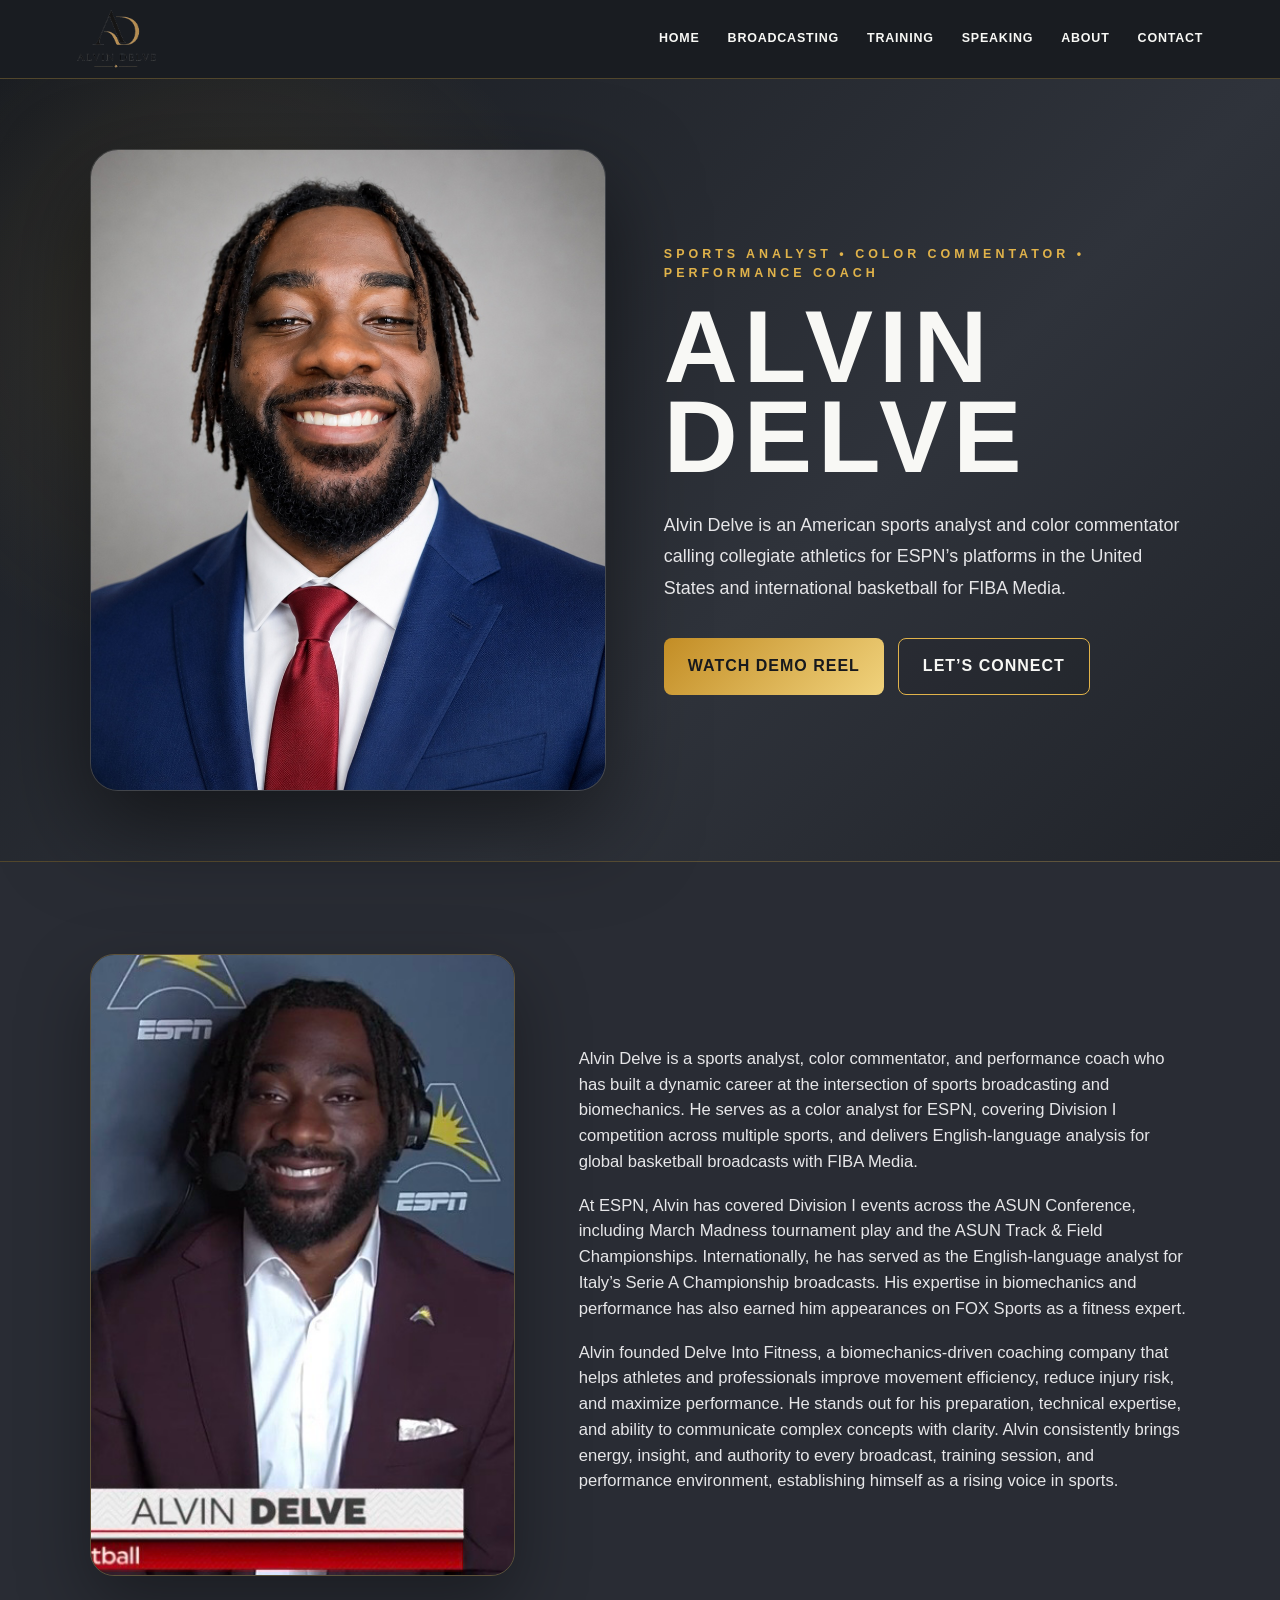
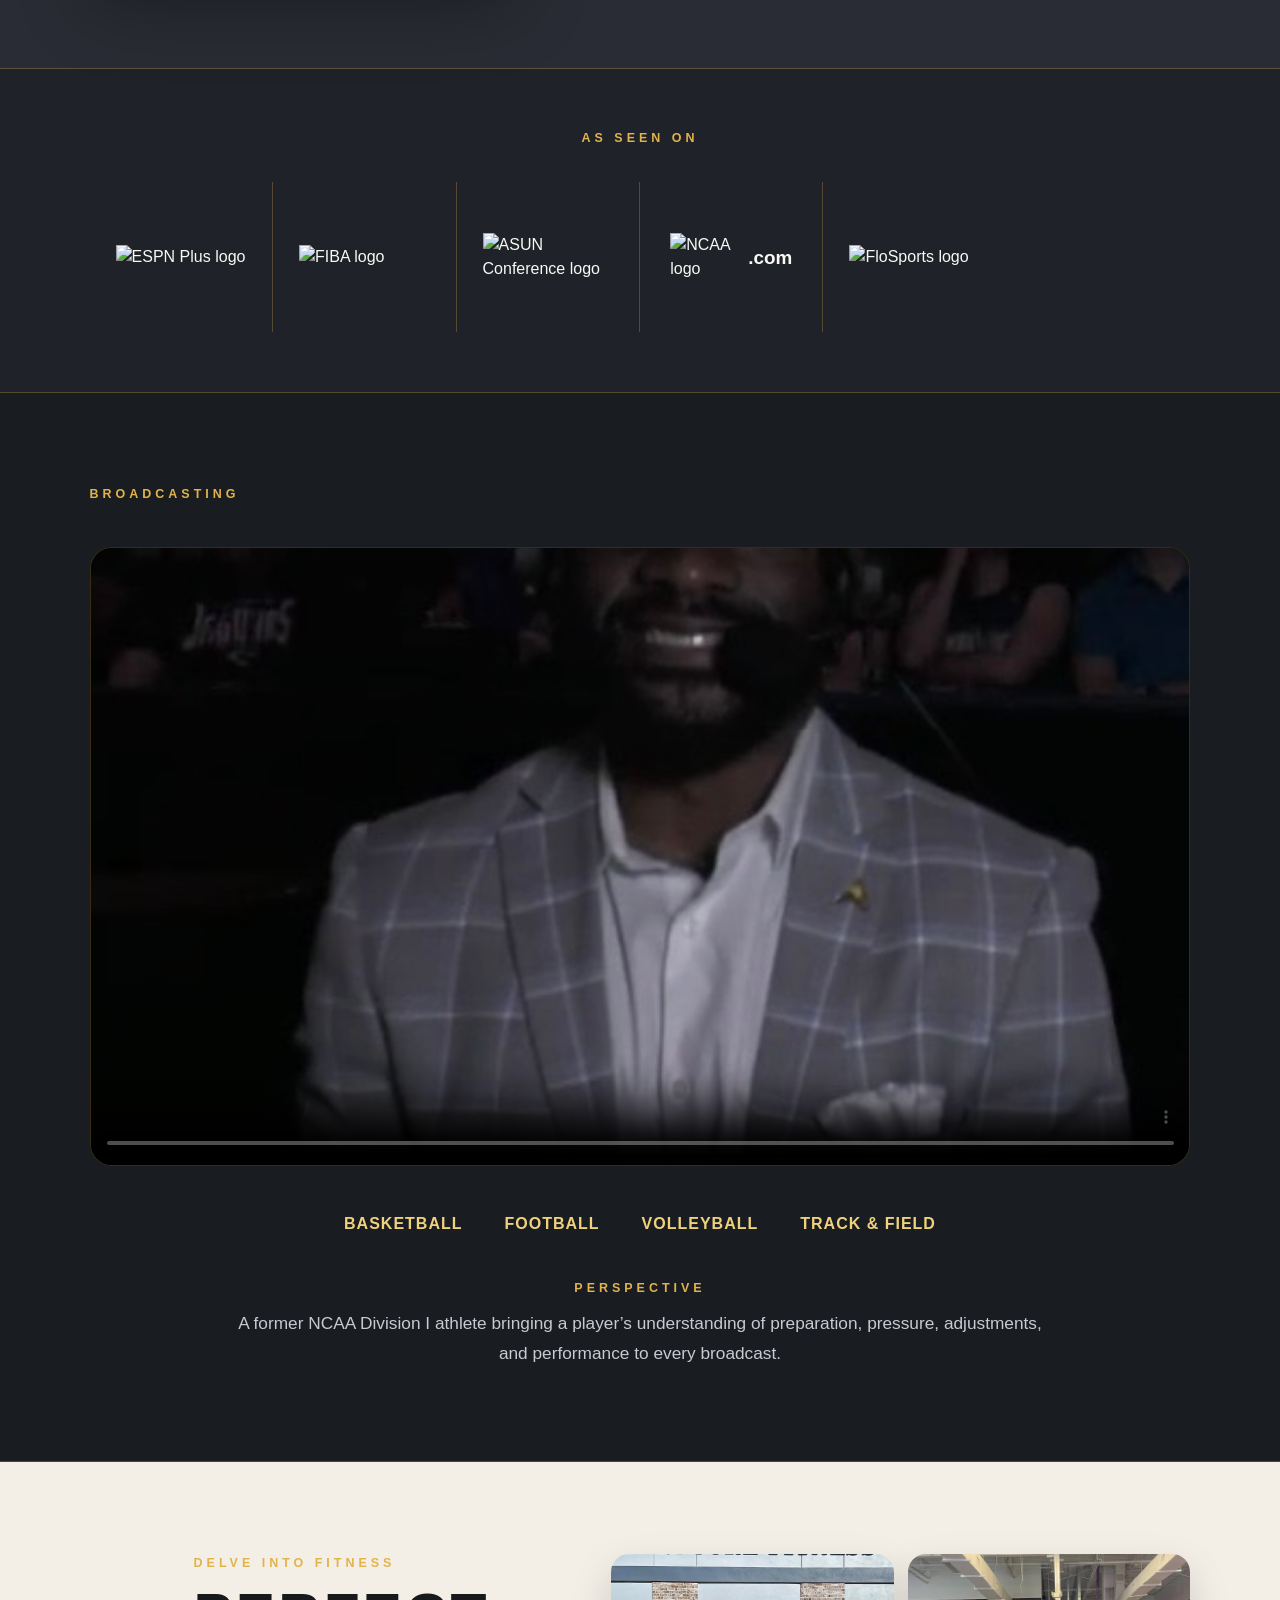
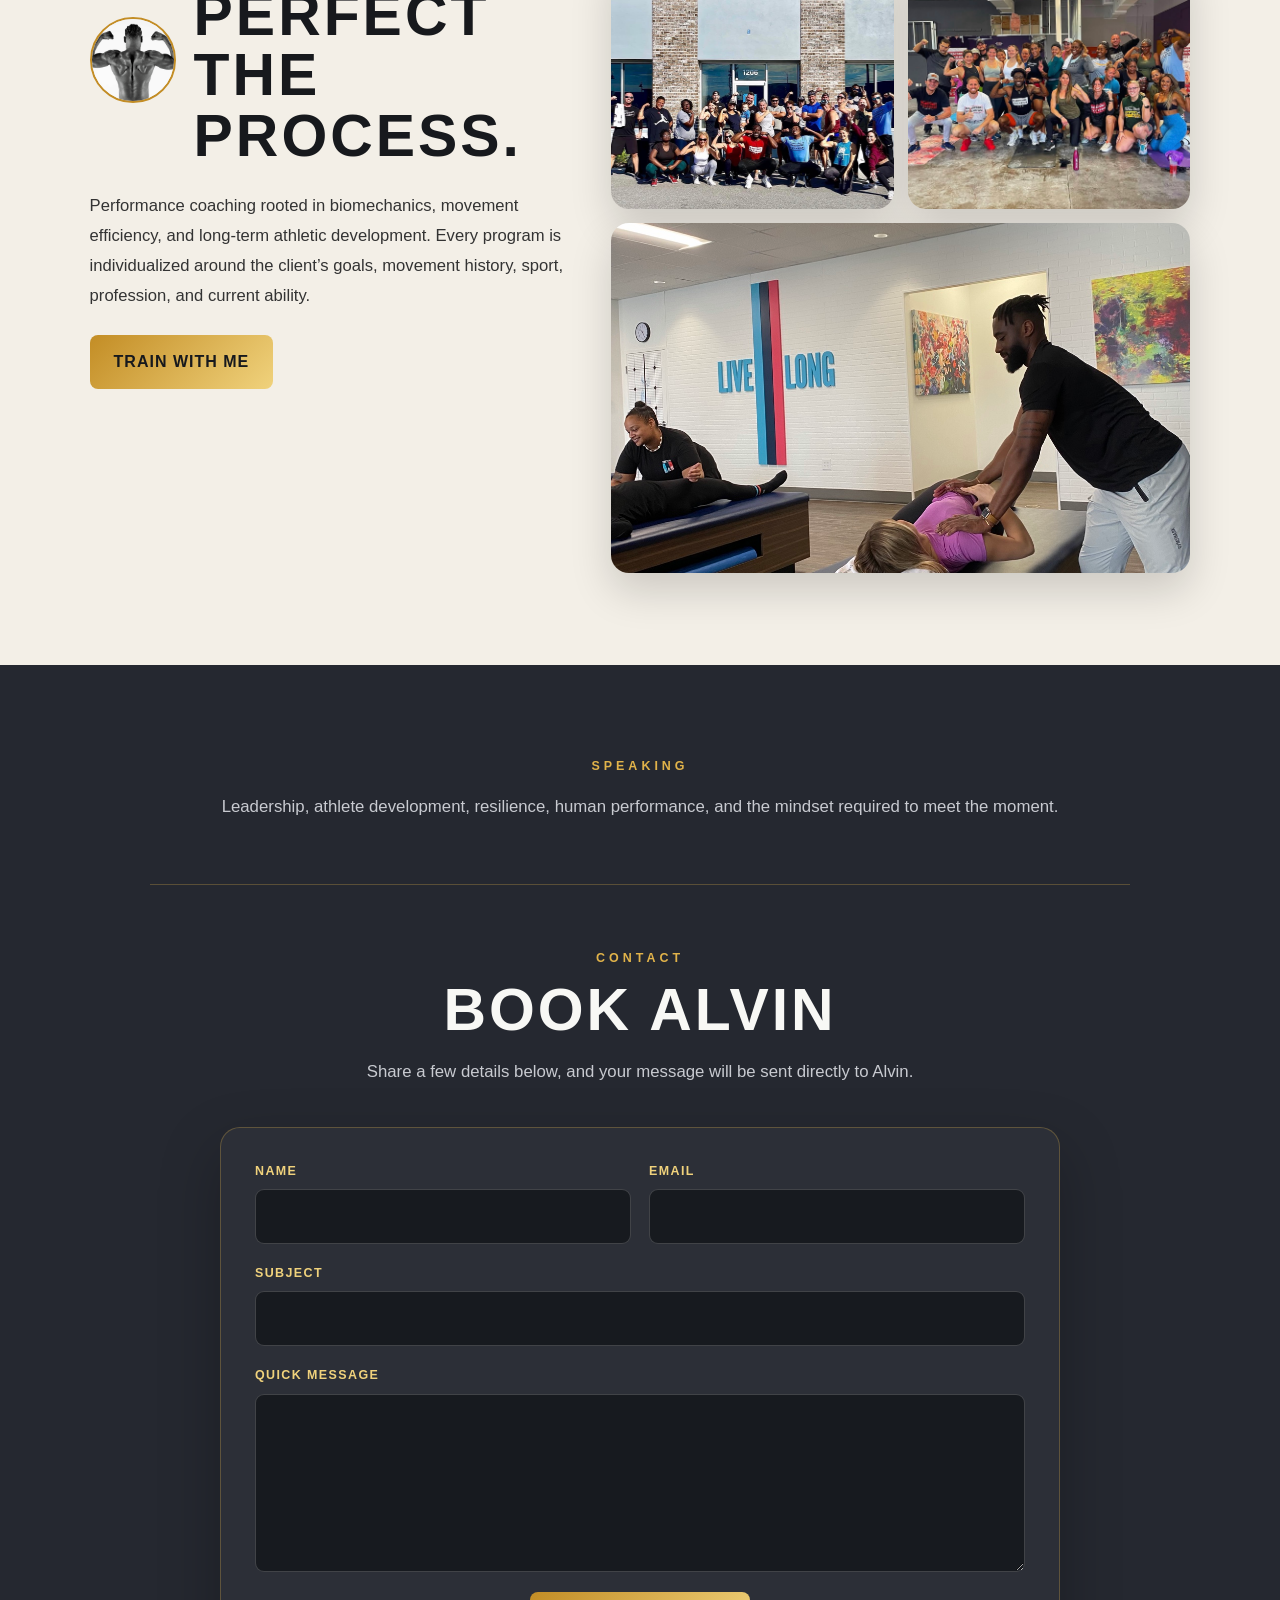
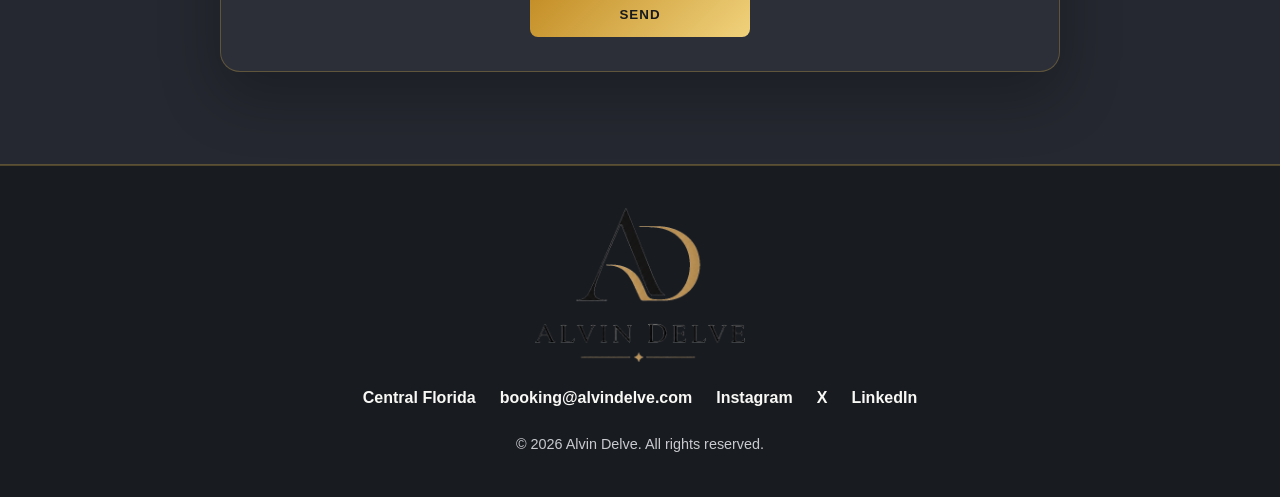
==== commit c7b72abc: "Add files via upload" ====
--- a/index.html
+++ b/index.html
@@ -1,19 +1,19 @@
 <!doctype html>
 <html lang="en">
 <head>
-  <!-- ALVIN DELVE WEBSITE VERSION: 2026.07.22-homepage-v17-reel-playback-fix -->
+  <!-- ALVIN DELVE WEBSITE VERSION: 2026.07.26-current-edits-verified -->
   <meta charset="utf-8">
   <meta name="viewport" content="width=device-width, initial-scale=1">
-  <meta name="site-version" content="2026.07.22-homepage-v17-reel-playback-fix">
+  <meta name="site-version" content="2026.07.26-current-edits-verified">
   <title>Alvin Delve | Sports Analyst, Color Commentator & Performance Coach</title>
   <meta name="description" content="Alvin Delve is a sports analyst, color commentator, performance coach, speaker, and former NCAA Division I athlete.">
-  <link rel="stylesheet" href="style.css?v=2026.07.22-homepage-v17-reel-playback-fix">
+  <link rel="stylesheet" href="style.css?v=2026.07.26-current-edits-verified">
 </head>
 
 <body>
   <header class="site-header">
     <a class="brand" href="#home" aria-label="Alvin Delve home">
-      <img src="alvin-delve-logo.png?v=2026.07.22-homepage-v17-reel-playback-fix" alt="Alvin Delve logo">
+      <img src="alvin-delve-logo.png?v=2026.07.26-current-edits-verified" alt="Alvin Delve logo">
     </a>
 
     <nav class="site-nav" aria-label="Primary navigation">
@@ -29,7 +29,7 @@
   <main>
     <section id="home" class="hero">
       <div class="hero-image">
-        <img src="hero.jpg?v=2026.07.22-homepage-v17-reel-playback-fix" alt="Alvin Delve professional portrait">
+        <img src="hero.jpg?v=2026.07.26-current-edits-verified" alt="Alvin Delve professional portrait">
       </div>
 
       <div class="hero-copy">
@@ -46,7 +46,7 @@
 
     <section id="about" class="section meet-section">
       <div class="meet-image">
-        <img src="meet-alvin.png?v=2026.07.22-homepage-v17-reel-playback-fix" alt="Alvin Delve broadcasting for ESPN">
+        <img src="meet-alvin.png?v=2026.07.26-current-edits-verified" alt="Alvin Delve broadcasting for ESPN">
       </div>
 
       <div class="meet-content">
@@ -89,8 +89,6 @@
           <img src="https://upload.wikimedia.org/wikipedia/commons/e/e4/FIBA_logo.svg" alt="FIBA logo">
         </div>
         <div class="logo-cell">
-</div>
-        <div class="logo-cell">
           <img src="https://upload.wikimedia.org/wikipedia/commons/0/05/Atlantic_Sun_Conference_logo.svg" alt="ASUN Conference logo">
         </div>
         <div class="logo-cell ncaa-logo-cell">
@@ -114,9 +112,9 @@
         controls
         playsinline
         preload="metadata"
-        poster="demo-reel-thumbnail.jpg?v=2026.07.22-homepage-v17-reel-playback-fix"
+        poster="demo-reel-thumbnail.jpg?v=2026.07.26-current-edits-verified"
       >
-        <source src="demo-reel.mp4?v=2026.07.22-homepage-v17-reel-playback-fix" type="video/mp4">
+        <source src="demo-reel.mp4?v=2026.07.26-current-edits-verified" type="video/mp4">
         Your browser does not support the video tag.
       </video>
 
@@ -139,7 +137,7 @@
     <section id="training" class="section training-section">
       <div class="training-copy">
         <div class="training-brand">
-          <img src="delveintofitness-logo.png?v=2026.07.22-homepage-v17-reel-playback-fix" alt="Delve Into Fitness logo">
+          <img src="delveintofitness-logo.png?v=2026.07.26-current-edits-verified" alt="Delve Into Fitness logo">
           <div>
             <p class="section-label">Delve Into Fitness</p>
             <h2>Perfect the Process.</h2>
@@ -156,9 +154,9 @@
       </div>
 
       <div class="training-gallery">
-        <img src="training-outside.jpg?v=2026.07.22-homepage-v17-reel-playback-fix" alt="Outdoor Delve Into Fitness training">
-        <img src="training-group.jpg?v=2026.07.22-homepage-v17-reel-playback-fix" alt="Delve Into Fitness group session">
-        <img src="training-stretch.jpg?v=2026.07.22-homepage-v17-reel-playback-fix" alt="Alvin Delve assisted stretching session">
+        <img src="training-outside.jpg?v=2026.07.26-current-edits-verified" alt="Outdoor Delve Into Fitness training">
+        <img src="training-group.jpg?v=2026.07.26-current-edits-verified" alt="Delve Into Fitness group session">
+        <img src="training-stretch.jpg?v=2026.07.26-current-edits-verified" alt="Alvin Delve assisted stretching session">
       </div>
     </section>
 
@@ -178,42 +176,42 @@
           <p>Share a few details below, and your message will be sent directly to Alvin.</p>
         </div>
 
-      <form class="contact-form" action="https://formsubmit.co/alvindelve97@gmail.com" method="POST">
-        <input type="hidden" name="_subject" value="New inquiry from AlvinDelve.com">
-        <input type="hidden" name="_template" value="table">
-        <input type="hidden" name="_captcha" value="false">
-        <input type="text" name="_honey" class="form-honeypot" tabindex="-1" autocomplete="off" aria-hidden="true">
-
-        <div class="form-grid">
+        <form class="contact-form" action="https://formsubmit.co/alvindelve97@gmail.com" method="POST">
+          <input type="hidden" name="_subject" value="New inquiry from AlvinDelve.com">
+          <input type="hidden" name="_template" value="table">
+          <input type="hidden" name="_captcha" value="false">
+          <input type="text" name="_honey" class="form-honeypot" tabindex="-1" autocomplete="off" aria-hidden="true">
+
+          <div class="form-grid">
+            <div class="form-field">
+              <label for="contact-name">Name</label>
+              <input id="contact-name" name="name" type="text" autocomplete="name" required>
+            </div>
+            <div class="form-field">
+              <label for="contact-email">Email</label>
+              <input id="contact-email" name="email" type="email" autocomplete="email" required>
+            </div>
+          </div>
+
           <div class="form-field">
-            <label for="contact-name">Name</label>
-            <input id="contact-name" name="name" type="text" autocomplete="name" required>
-          </div>
+            <label for="contact-subject">Subject</label>
+            <input id="contact-subject" name="subject" type="text" required>
+          </div>
+
           <div class="form-field">
-            <label for="contact-email">Email</label>
-            <input id="contact-email" name="email" type="email" autocomplete="email" required>
-          </div>
-        </div>
-
-        <div class="form-field">
-          <label for="contact-subject">Subject</label>
-          <input id="contact-subject" name="subject" type="text" required>
-        </div>
-
-        <div class="form-field">
-          <label for="contact-message">Quick Message</label>
-          <textarea id="contact-message" name="message" rows="6" required></textarea>
-        </div>
-
-        <button class="button button-primary contact-submit" type="submit">Send</button>
-      </form>
+            <label for="contact-message">Quick Message</label>
+            <textarea id="contact-message" name="message" rows="6" required></textarea>
+          </div>
+
+          <button class="button button-primary contact-submit" type="submit">Send</button>
+        </form>
       </div>
     </section>
   </main>
 
   <footer class="site-footer">
     <div class="footer-brand">
-      <img src="alvin-delve-logo.png?v=2026.07.22-homepage-v17-reel-playback-fix" alt="Alvin Delve logo">
+      <img src="alvin-delve-logo.png?v=2026.07.26-current-edits-verified" alt="Alvin Delve logo">
     </div>
 
     <div class="footer-links">
@@ -226,6 +224,7 @@
 
     <p class="copyright">© 2026 Alvin Delve. All rights reserved.</p>
   </footer>
+
   <script>
     const watchReelButton = document.getElementById('watch-demo-reel');
     const demoReel = document.getElementById('demo-reel');
@@ -234,8 +233,6 @@
       watchReelButton.addEventListener('click', function (event) {
         event.preventDefault();
 
-        // Start playback directly inside the user's click gesture so iPad/Safari
-        // does not block it as delayed autoplay.
         demoReel.load();
         const playback = demoReel.play();
         demoReel.scrollIntoView({ behavior: 'smooth', block: 'center' });
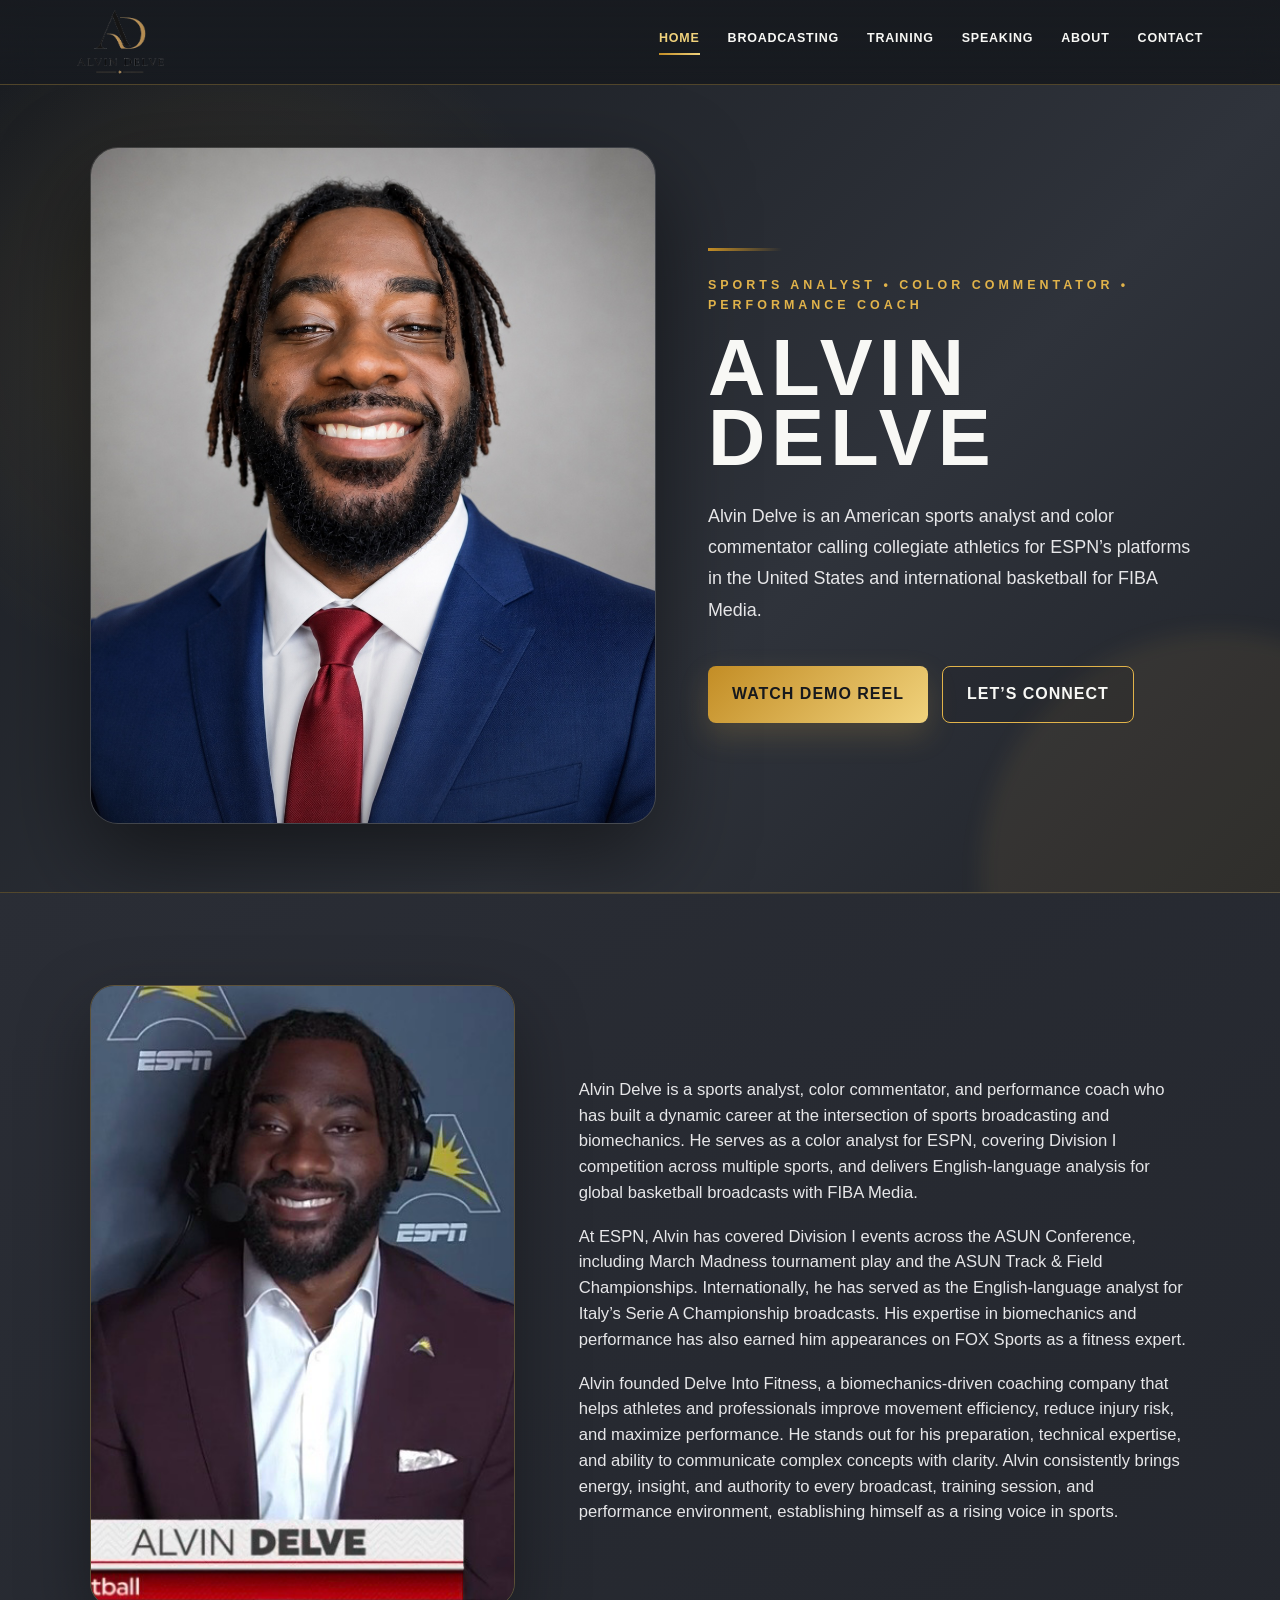
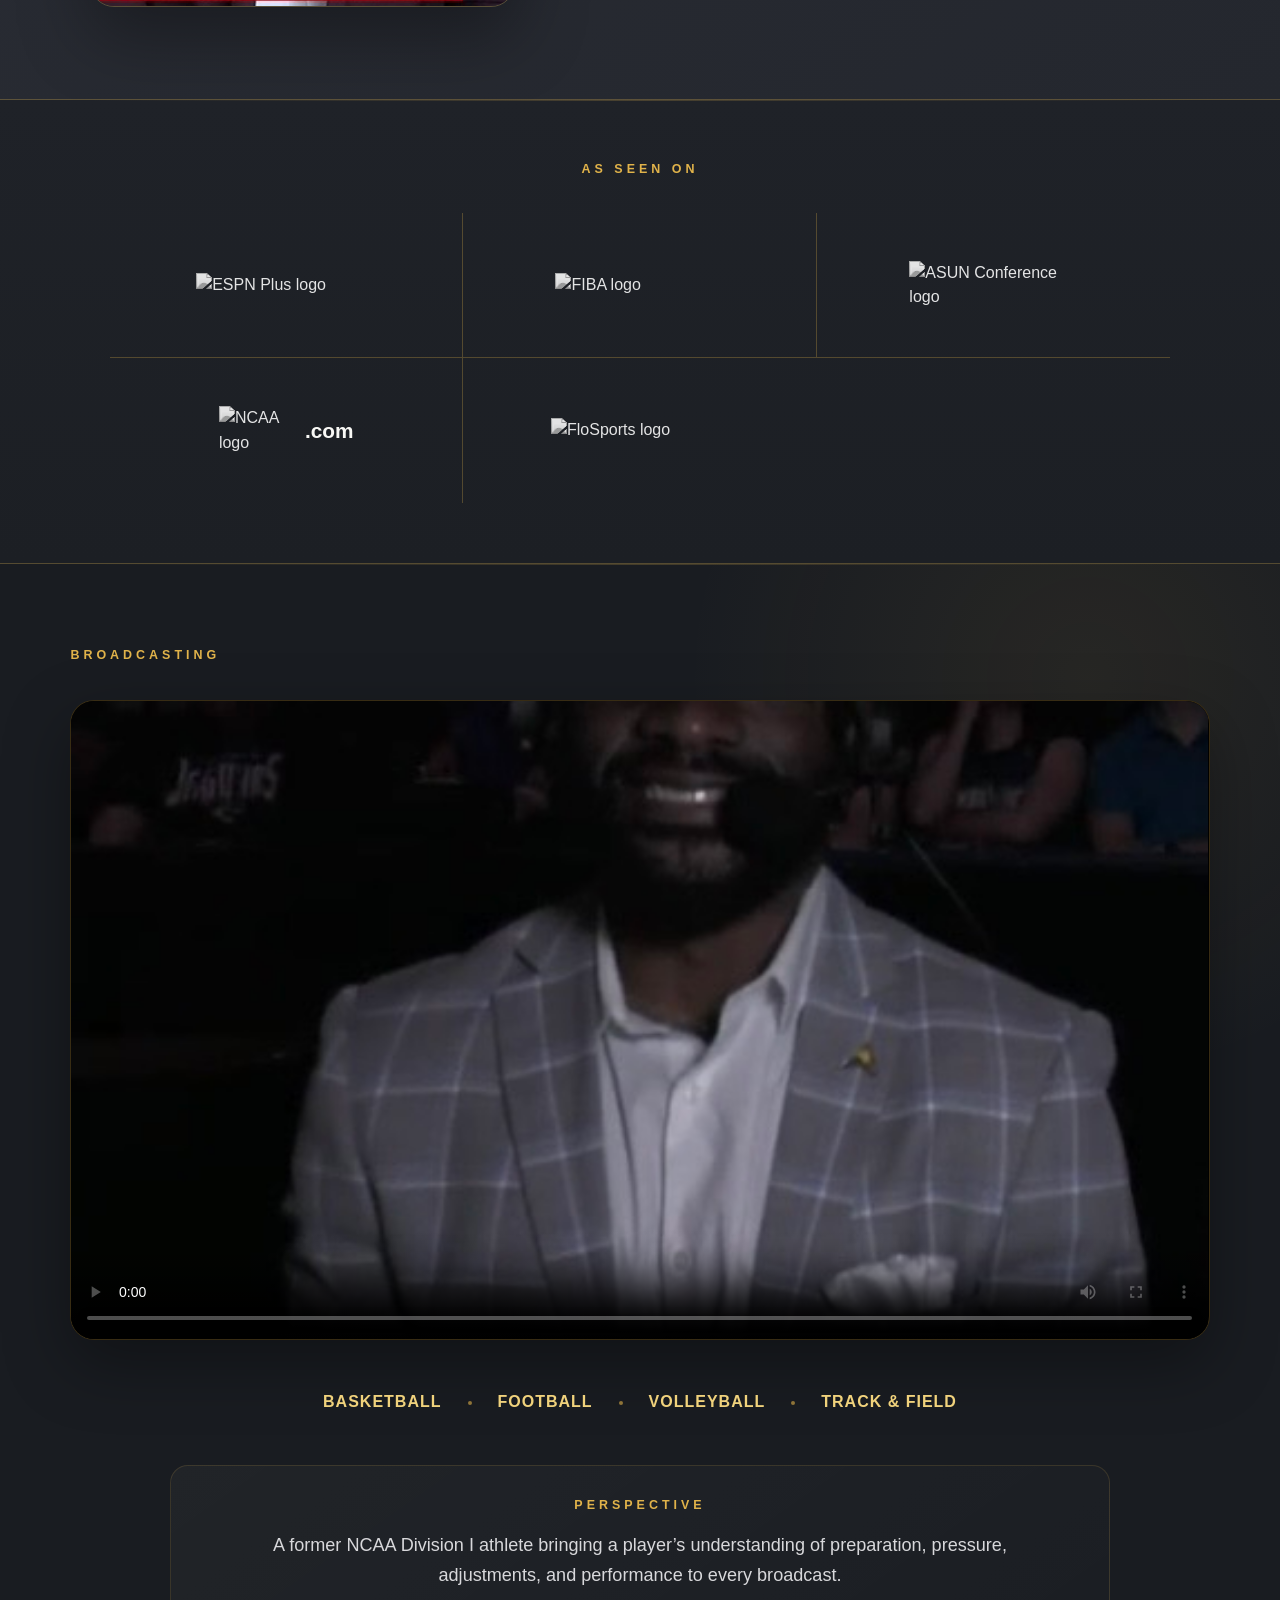
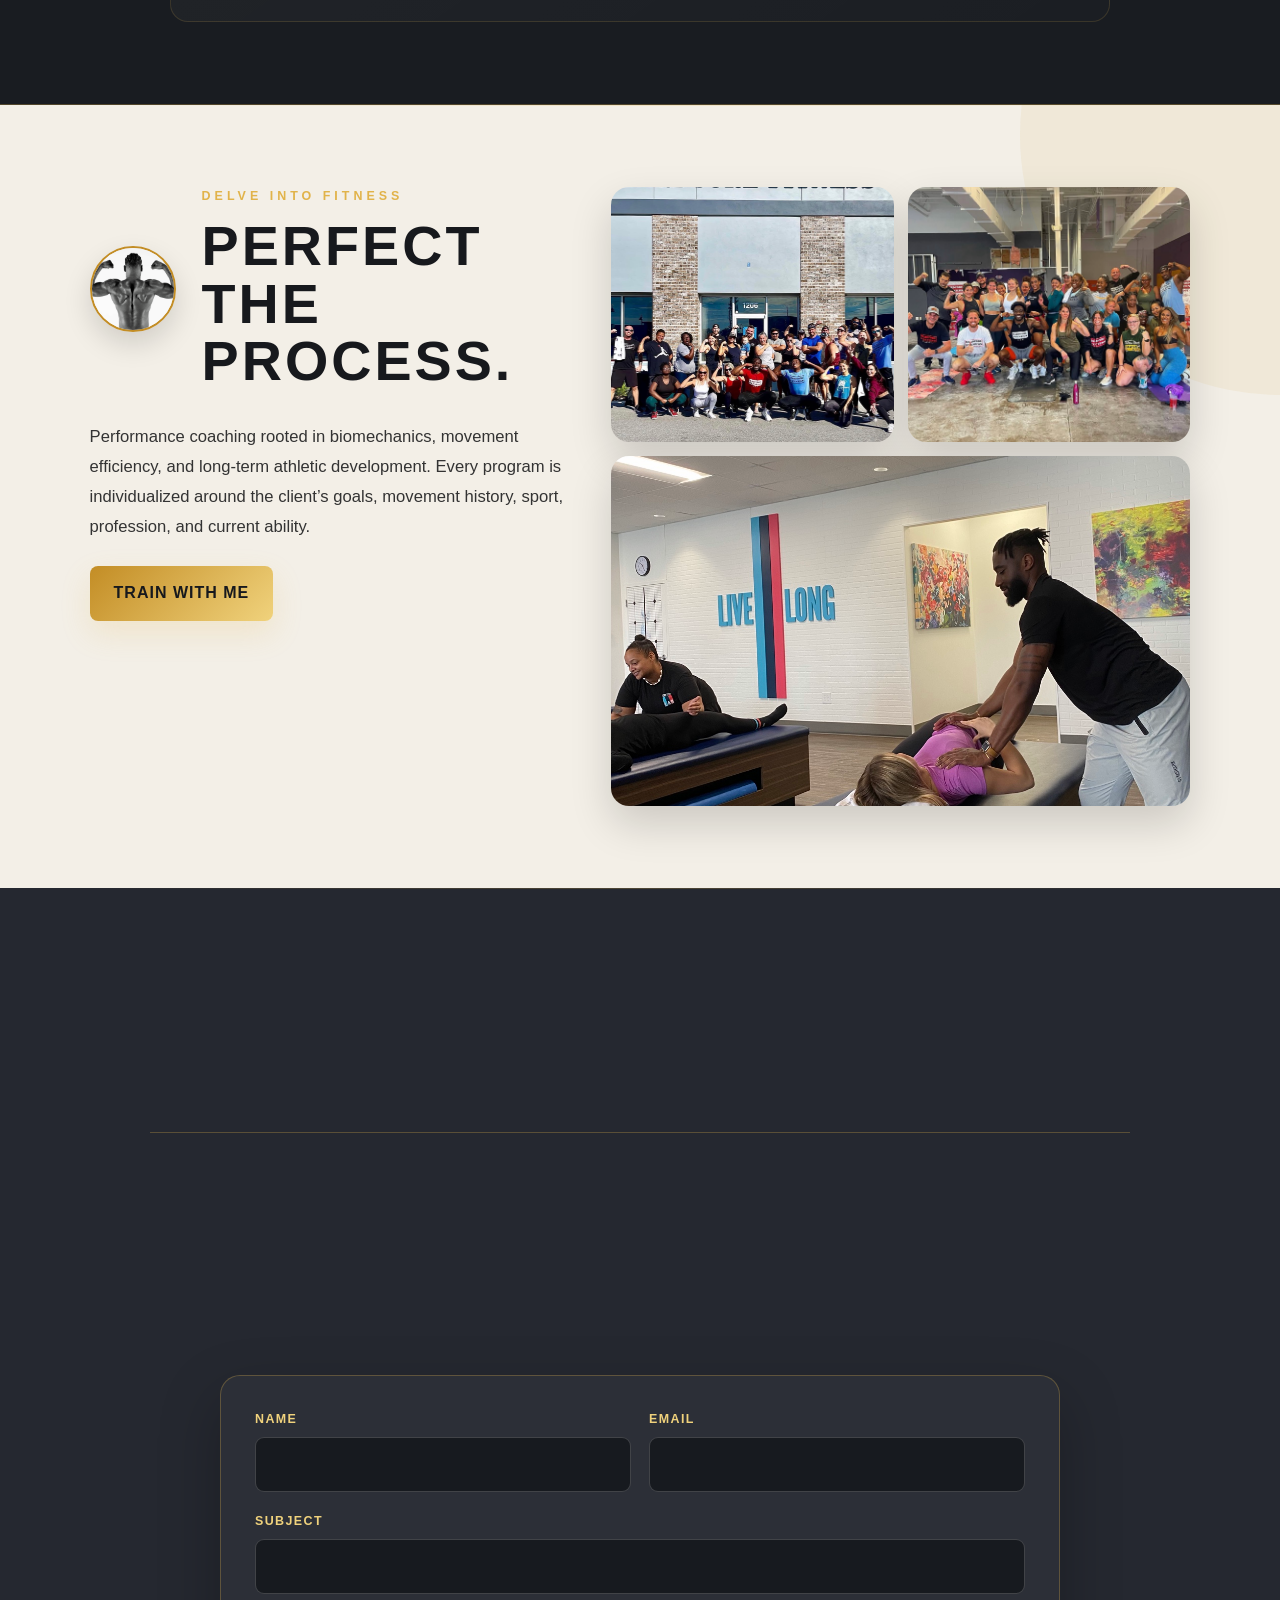
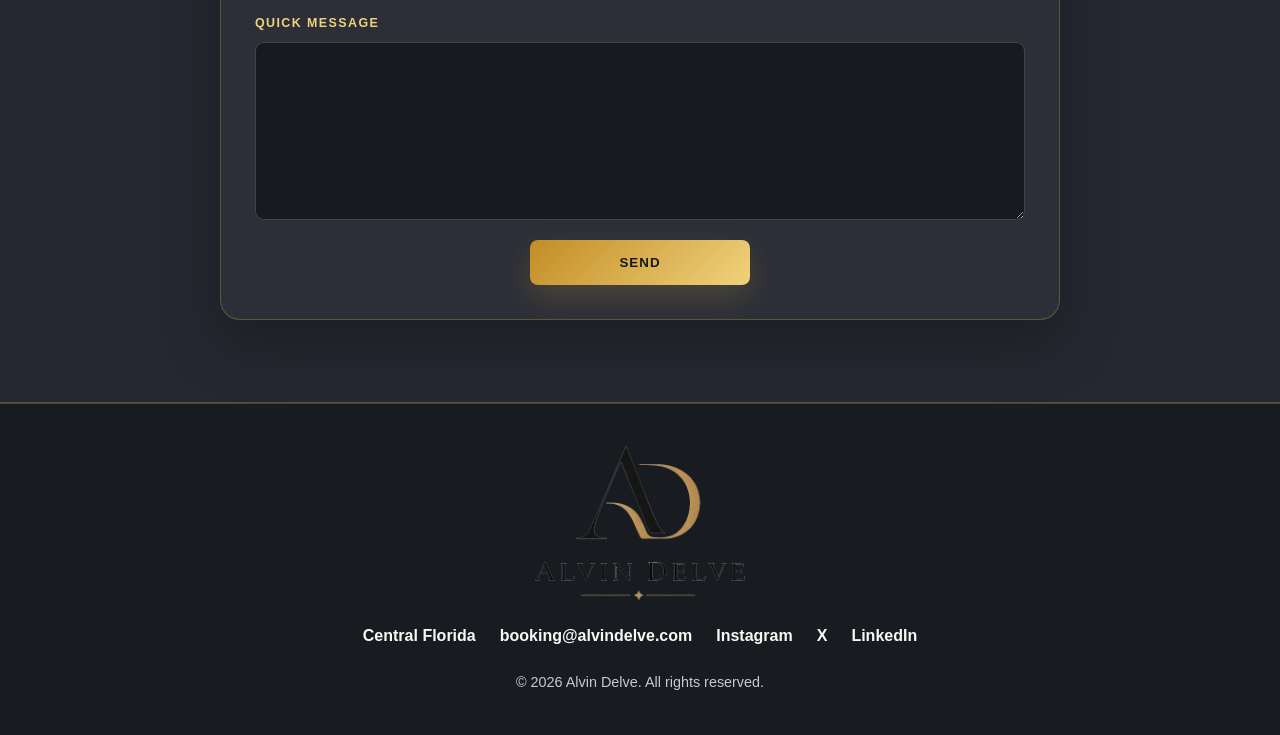
==== commit ca9363df: "Add files via upload" ====
--- a/index.html
+++ b/index.html
@@ -1,19 +1,19 @@
 <!doctype html>
 <html lang="en">
 <head>
-  <!-- ALVIN DELVE WEBSITE VERSION: 2026.07.26-current-edits-verified -->
+  <!-- ALVIN DELVE WEBSITE VERSION: 2026.07.26-premium-portfolio-v23 -->
   <meta charset="utf-8">
   <meta name="viewport" content="width=device-width, initial-scale=1">
-  <meta name="site-version" content="2026.07.26-current-edits-verified">
+  <meta name="site-version" content="2026.07.26-premium-portfolio-v23">
   <title>Alvin Delve | Sports Analyst, Color Commentator & Performance Coach</title>
   <meta name="description" content="Alvin Delve is a sports analyst, color commentator, performance coach, speaker, and former NCAA Division I athlete.">
-  <link rel="stylesheet" href="style.css?v=2026.07.26-current-edits-verified">
+  <link rel="stylesheet" href="style.css?v=2026.07.26-premium-portfolio-v23">
 </head>
 
 <body>
   <header class="site-header">
     <a class="brand" href="#home" aria-label="Alvin Delve home">
-      <img src="alvin-delve-logo.png?v=2026.07.26-current-edits-verified" alt="Alvin Delve logo">
+      <img src="alvin-delve-logo.png?v=2026.07.26-premium-portfolio-v23" alt="Alvin Delve logo">
     </a>
 
     <nav class="site-nav" aria-label="Primary navigation">
@@ -29,7 +29,7 @@
   <main>
     <section id="home" class="hero">
       <div class="hero-image">
-        <img src="hero.jpg?v=2026.07.26-current-edits-verified" alt="Alvin Delve professional portrait">
+        <img src="hero.jpg?v=2026.07.26-premium-portfolio-v23" alt="Alvin Delve professional portrait">
       </div>
 
       <div class="hero-copy">
@@ -46,7 +46,7 @@
 
     <section id="about" class="section meet-section">
       <div class="meet-image">
-        <img src="meet-alvin.png?v=2026.07.26-current-edits-verified" alt="Alvin Delve broadcasting for ESPN">
+        <img src="meet-alvin.png?v=2026.07.26-premium-portfolio-v23" alt="Alvin Delve broadcasting for ESPN">
       </div>
 
       <div class="meet-content">
@@ -112,9 +112,9 @@
         controls
         playsinline
         preload="metadata"
-        poster="demo-reel-thumbnail.jpg?v=2026.07.26-current-edits-verified"
+        poster="demo-reel-thumbnail.jpg?v=2026.07.26-premium-portfolio-v23"
       >
-        <source src="demo-reel.mp4?v=2026.07.26-current-edits-verified" type="video/mp4">
+        <source src="demo-reel.mp4?v=2026.07.26-premium-portfolio-v23" type="video/mp4">
         Your browser does not support the video tag.
       </video>
 
@@ -137,7 +137,7 @@
     <section id="training" class="section training-section">
       <div class="training-copy">
         <div class="training-brand">
-          <img src="delveintofitness-logo.png?v=2026.07.26-current-edits-verified" alt="Delve Into Fitness logo">
+          <img src="delveintofitness-logo.png?v=2026.07.26-premium-portfolio-v23" alt="Delve Into Fitness logo">
           <div>
             <p class="section-label">Delve Into Fitness</p>
             <h2>Perfect the Process.</h2>
@@ -154,9 +154,9 @@
       </div>
 
       <div class="training-gallery">
-        <img src="training-outside.jpg?v=2026.07.26-current-edits-verified" alt="Outdoor Delve Into Fitness training">
-        <img src="training-group.jpg?v=2026.07.26-current-edits-verified" alt="Delve Into Fitness group session">
-        <img src="training-stretch.jpg?v=2026.07.26-current-edits-verified" alt="Alvin Delve assisted stretching session">
+        <img src="training-outside.jpg?v=2026.07.26-premium-portfolio-v23" alt="Outdoor Delve Into Fitness training">
+        <img src="training-group.jpg?v=2026.07.26-premium-portfolio-v23" alt="Delve Into Fitness group session">
+        <img src="training-stretch.jpg?v=2026.07.26-premium-portfolio-v23" alt="Alvin Delve assisted stretching session">
       </div>
     </section>
 
@@ -211,7 +211,7 @@
 
   <footer class="site-footer">
     <div class="footer-brand">
-      <img src="alvin-delve-logo.png?v=2026.07.26-current-edits-verified" alt="Alvin Delve logo">
+      <img src="alvin-delve-logo.png?v=2026.07.26-premium-portfolio-v23" alt="Alvin Delve logo">
     </div>
 
     <div class="footer-links">
@@ -244,6 +244,44 @@
         }
       });
     }
+
+
+    const siteHeader = document.querySelector('.site-header');
+    const navLinks = Array.from(document.querySelectorAll('.site-nav a'));
+    const sections = Array.from(document.querySelectorAll('main section[id]'));
+
+    const updateHeader = () => {
+      if (siteHeader) siteHeader.classList.toggle('is-scrolled', window.scrollY > 24);
+    };
+    updateHeader();
+    window.addEventListener('scroll', updateHeader, { passive: true });
+
+    if ('IntersectionObserver' in window) {
+      const revealTargets = document.querySelectorAll(
+        '.hero-image, .hero-copy, .meet-image, .meet-content, .section-heading, .logo-wall, .reel-video, .sports-covered-line, .perspective-copy, .training-copy, .training-gallery, .speaking-intro'
+      );
+      revealTargets.forEach((element) => element.classList.add('reveal-ready'));
+
+      const revealObserver = new IntersectionObserver((entries, observer) => {
+        entries.forEach((entry) => {
+          if (entry.isIntersecting) {
+            entry.target.classList.add('is-visible');
+            observer.unobserve(entry.target);
+          }
+        });
+      }, { threshold: 0.14, rootMargin: '0px 0px -45px 0px' });
+      revealTargets.forEach((element) => revealObserver.observe(element));
+
+      const navObserver = new IntersectionObserver((entries) => {
+        entries.forEach((entry) => {
+          if (!entry.isIntersecting) return;
+          navLinks.forEach((link) => {
+            link.classList.toggle('is-active', link.getAttribute('href') === `#${entry.target.id}`);
+          });
+        });
+      }, { rootMargin: '-38% 0px -52% 0px', threshold: 0 });
+      sections.forEach((section) => navObserver.observe(section));
+    }
   </script>
 </body>
 </html>
--- a/style.css
+++ b/style.css
@@ -479,3 +479,245 @@
   .contact-form{padding:24px 18px}
   .contact-submit{max-width:none}
 }
+
+/* EXECUTIVE POLISH — 2026.07.26 */
+/* Stronger hierarchy, cleaner mobile logo grid, and tighter section rhythm. */
+
+/* Header brand presence */
+.brand{width:196px;height:68px}
+.brand img{width:186px;height:64px}
+
+/* Hero emphasis */
+.hero{
+  grid-template-columns:1.08fr .92fr;
+  gap:52px;
+  padding-top:62px;
+  padding-bottom:68px;
+}
+.hero-image,
+.hero-image img{min-height:675px}
+.hero h1{font-size:clamp(3.2rem,6.2vw,6.9rem)}
+.hero-actions{margin-top:40px}
+
+/* Cleaner, better-balanced media logo wall */
+.logo-wall{
+  max-width:1060px;
+  grid-template-columns:repeat(3,minmax(0,1fr));
+  gap:0;
+}
+.logo-cell{
+  min-height:145px;
+  padding:28px 34px;
+  border-right:1px solid var(--line);
+  border-bottom:1px solid var(--line);
+}
+.logo-cell:nth-child(3n){border-right:none}
+.logo-cell:nth-last-child(-n+2){border-bottom:none}
+.logo-cell img{max-width:168px;max-height:86px}
+.logo-cell:nth-child(1) img{max-width:180px;max-height:92px}
+.logo-cell:nth-child(5) img{max-width:178px;max-height:88px}
+.ncaa-logo-cell img{max-width:82px;max-height:82px}
+.dot-com{font-size:1.3rem}
+
+/* Demo reel gets more visual priority */
+.broadcast-section{padding-left:5.5%;padding-right:5.5%}
+.reel-card-large{margin-top:34px}
+.reel-video{border-radius:24px;box-shadow:0 24px 65px rgba(0,0,0,.34)}
+
+/* Perspective reads as one confident statement */
+.perspective-copy{max-width:940px;margin-top:34px}
+.perspective-copy p:last-child{
+  max-width:900px;
+  margin:14px auto 0;
+  font-size:1.13rem;
+  line-height:1.7;
+}
+
+/* Delve Into Fitness balance */
+.training-brand{gap:26px}
+.training-brand img{flex:0 0 auto}
+.training-copy h2{font-size:clamp(2.55rem,4.35vw,4.75rem)}
+.training-copy>p{margin-top:32px}
+
+/* Slightly tighter flow between major sections */
+.broadcast-section,
+.training-section,
+.speaking-contact-section{padding-top:82px;padding-bottom:82px}
+
+@media(max-width:1050px){
+  .hero{grid-template-columns:1fr;padding-top:54px}
+  .hero-image,.hero-image img{min-height:620px}
+  .logo-wall{grid-template-columns:repeat(3,minmax(0,1fr))}
+  .logo-cell:nth-child(3){border-right:none}
+}
+
+@media(max-width:680px){
+  .site-header{min-height:86px;padding-top:9px;padding-bottom:9px}
+  .brand{width:168px;height:66px}
+  .brand img{width:162px;height:62px}
+
+  .hero{padding:34px 5% 54px;gap:28px}
+  .hero-image,.hero-image img{min-height:520px}
+  .hero h1{font-size:clamp(3rem,14vw,4.65rem);line-height:.98}
+  .hero-actions{margin-top:32px}
+
+  .seen-on{padding:54px 5% 58px}
+  .logo-wall{
+    max-width:560px;
+    grid-template-columns:repeat(2,minmax(0,1fr));
+    gap:24px 20px;
+    margin-top:30px;
+  }
+  .logo-cell,
+  .logo-cell:nth-child(odd),
+  .logo-cell:nth-child(even),
+  .logo-cell:nth-child(3n),
+  .logo-cell:nth-last-child(-n+2){
+    min-height:118px;
+    padding:18px 12px;
+    border:0;
+  }
+  .logo-cell img{max-width:145px;max-height:76px}
+  .logo-cell:nth-child(1) img{max-width:158px;max-height:82px}
+  .logo-cell:nth-child(5) img{max-width:158px;max-height:78px}
+  .ncaa-logo-cell img{max-width:72px;max-height:72px}
+  .dot-com{font-size:1.15rem}
+
+  .broadcast-section{padding-left:4%;padding-right:4%}
+  .reel-card-large{margin-top:28px}
+
+  .perspective-copy{max-width:100%;margin-top:30px;padding:0 2%}
+  .perspective-copy p:last-child{
+    font-size:1.06rem;
+    line-height:1.65;
+  }
+
+  .training-section{padding-top:68px;padding-bottom:72px}
+  .training-brand{gap:22px;align-items:flex-start}
+  .training-brand img{width:92px;height:92px;margin-top:6px}
+  .training-copy h2{
+    font-size:clamp(2.45rem,12vw,3.65rem);
+    line-height:1.02;
+    letter-spacing:2px;
+  }
+  .training-copy>p{margin-top:30px}
+
+  .speaking-contact-section{padding-top:70px;padding-bottom:70px}
+}
+
+/* PREMIUM PORTFOLIO — 2026.07.26-v23 */
+/* Cinematic hierarchy and motion. Contact copy/form intentionally unchanged. */
+html{scroll-behavior:smooth}
+body{background:#181b20}
+
+.site-header{
+  background:linear-gradient(180deg,rgba(24,27,32,.88),rgba(24,27,32,.58));
+  backdrop-filter:blur(18px) saturate(125%);
+  -webkit-backdrop-filter:blur(18px) saturate(125%);
+  transition:background .35s ease,box-shadow .35s ease,border-color .35s ease;
+}
+.site-header.is-scrolled{
+  background:rgba(24,27,32,.96);
+  border-bottom-color:rgba(225,179,74,.24);
+  box-shadow:0 14px 38px rgba(0,0,0,.28);
+}
+.site-nav a{position:relative;padding-bottom:7px;transition:color .25s ease}
+.site-nav a::after{
+  content:"";position:absolute;left:0;right:100%;bottom:0;height:2px;
+  background:linear-gradient(90deg,var(--gold),var(--gold-soft));
+  transition:right .28s ease;
+}
+.site-nav a:hover::after,.site-nav a.is-active::after{right:0}
+.site-nav a.is-active{color:var(--gold-soft)}
+
+.hero{position:relative;isolation:isolate;overflow:hidden}
+.hero::after{
+  content:"";position:absolute;z-index:-1;width:480px;height:480px;border-radius:50%;
+  right:-180px;bottom:-220px;background:rgba(225,179,74,.08);filter:blur(10px);
+}
+.hero-image{position:relative;transform:translateZ(0)}
+.hero-image::after{
+  content:"";position:absolute;inset:0;pointer-events:none;
+  background:linear-gradient(180deg,transparent 64%,rgba(12,14,17,.22));
+}
+.hero-copy{position:relative}
+.hero-copy::before{
+  content:"";display:block;width:74px;height:3px;margin-bottom:25px;
+  background:linear-gradient(90deg,var(--gold),transparent);
+}
+.hero-bio{max-width:610px}
+.button{position:relative;overflow:hidden}
+.button::after{
+  content:"";position:absolute;inset:0;transform:translateX(-115%);
+  background:linear-gradient(105deg,transparent 34%,rgba(255,255,255,.22),transparent 66%);
+  transition:transform .55s ease;
+}
+.button:hover::after{transform:translateX(115%)}
+.button-primary{box-shadow:0 12px 30px rgba(225,179,74,.18)}
+.button-secondary:hover{background:rgba(225,179,74,.09)}
+
+main>section{position:relative}
+main>section:not(.hero)::before{
+  content:"";position:absolute;top:0;left:50%;width:min(86%,1180px);height:1px;
+  transform:translateX(-50%);
+  background:linear-gradient(90deg,transparent,rgba(225,179,74,.22),transparent);
+}
+.meet-section{background:linear-gradient(145deg,#2a2d35,#24272e)}
+.meet-copy p{max-width:780px}
+.meet-image{transition:transform .45s ease,box-shadow .45s ease}
+.meet-image:hover{transform:translateY(-5px);box-shadow:0 34px 82px rgba(0,0,0,.4)}
+
+.seen-on{background:linear-gradient(180deg,#1f2228,#1c1f24)}
+.logo-cell{transition:transform .28s ease,background .28s ease}
+.logo-cell:hover{transform:translateY(-4px);background:rgba(255,255,255,.025)}
+.logo-cell img{filter:grayscale(1) brightness(1.16);opacity:.88;transition:filter .28s ease,opacity .28s ease,transform .28s ease}
+.logo-cell:hover img{filter:grayscale(0) brightness(1.08);opacity:1;transform:scale(1.035)}
+
+.broadcast-section{background:
+  radial-gradient(circle at 85% 10%,rgba(225,179,74,.07),transparent 27%),
+  var(--charcoal-dark)}
+.reel-video{transition:transform .4s ease,box-shadow .4s ease,border-color .4s ease}
+.reel-video:hover{transform:translateY(-4px);border-color:rgba(225,179,74,.48);box-shadow:0 32px 78px rgba(0,0,0,.46)}
+.sports-covered-line{position:relative;margin-top:34px}
+.sports-covered-line span{position:relative;padding:0 7px}
+.sports-covered-line span:not(:last-child)::after{
+  content:"";position:absolute;right:-23px;top:50%;width:4px;height:4px;border-radius:50%;
+  background:var(--gold-rich);transform:translateY(-50%);opacity:.58;
+}
+.perspective-copy{
+  padding:30px clamp(20px,4vw,54px);border:1px solid rgba(225,179,74,.15);
+  border-radius:18px;background:linear-gradient(145deg,rgba(255,255,255,.035),rgba(255,255,255,.012));
+}
+.perspective-copy p:last-child{color:#d8d8db}
+
+.training-section{position:relative;overflow:hidden}
+.training-section::after{
+  content:"";position:absolute;width:520px;height:520px;border-radius:50%;right:-260px;top:-230px;
+  background:rgba(198,148,44,.08);pointer-events:none;
+}
+.training-gallery img{transition:transform .4s ease,box-shadow .4s ease}
+.training-gallery img:hover{transform:translateY(-5px) scale(1.012);box-shadow:0 25px 52px rgba(0,0,0,.22)}
+.training-brand img{box-shadow:0 12px 28px rgba(0,0,0,.14)}
+
+.speaking-intro{max-width:760px}
+.speaking-intro p:not(.section-label){line-height:1.8}
+
+.reveal-ready{
+  opacity:0;transform:translateY(24px);
+  transition:opacity .75s cubic-bezier(.2,.65,.25,1),transform .75s cubic-bezier(.2,.65,.25,1);
+}
+.reveal-ready.is-visible{opacity:1;transform:none}
+
+@media(max-width:680px){
+  .hero-copy::before{width:58px;margin-bottom:20px}
+  main>section:not(.hero)::before{width:88%}
+  .perspective-copy{padding:25px 20px;border-radius:15px}
+  .sports-covered-line span:not(:last-child)::after{display:none}
+  .logo-cell:hover,.meet-image:hover,.reel-video:hover,.training-gallery img:hover{transform:none}
+}
+
+@media(prefers-reduced-motion:reduce){
+  html{scroll-behavior:auto}
+  *,*::before,*::after{animation-duration:.01ms!important;animation-iteration-count:1!important;transition-duration:.01ms!important}
+  .reveal-ready{opacity:1;transform:none}
+}
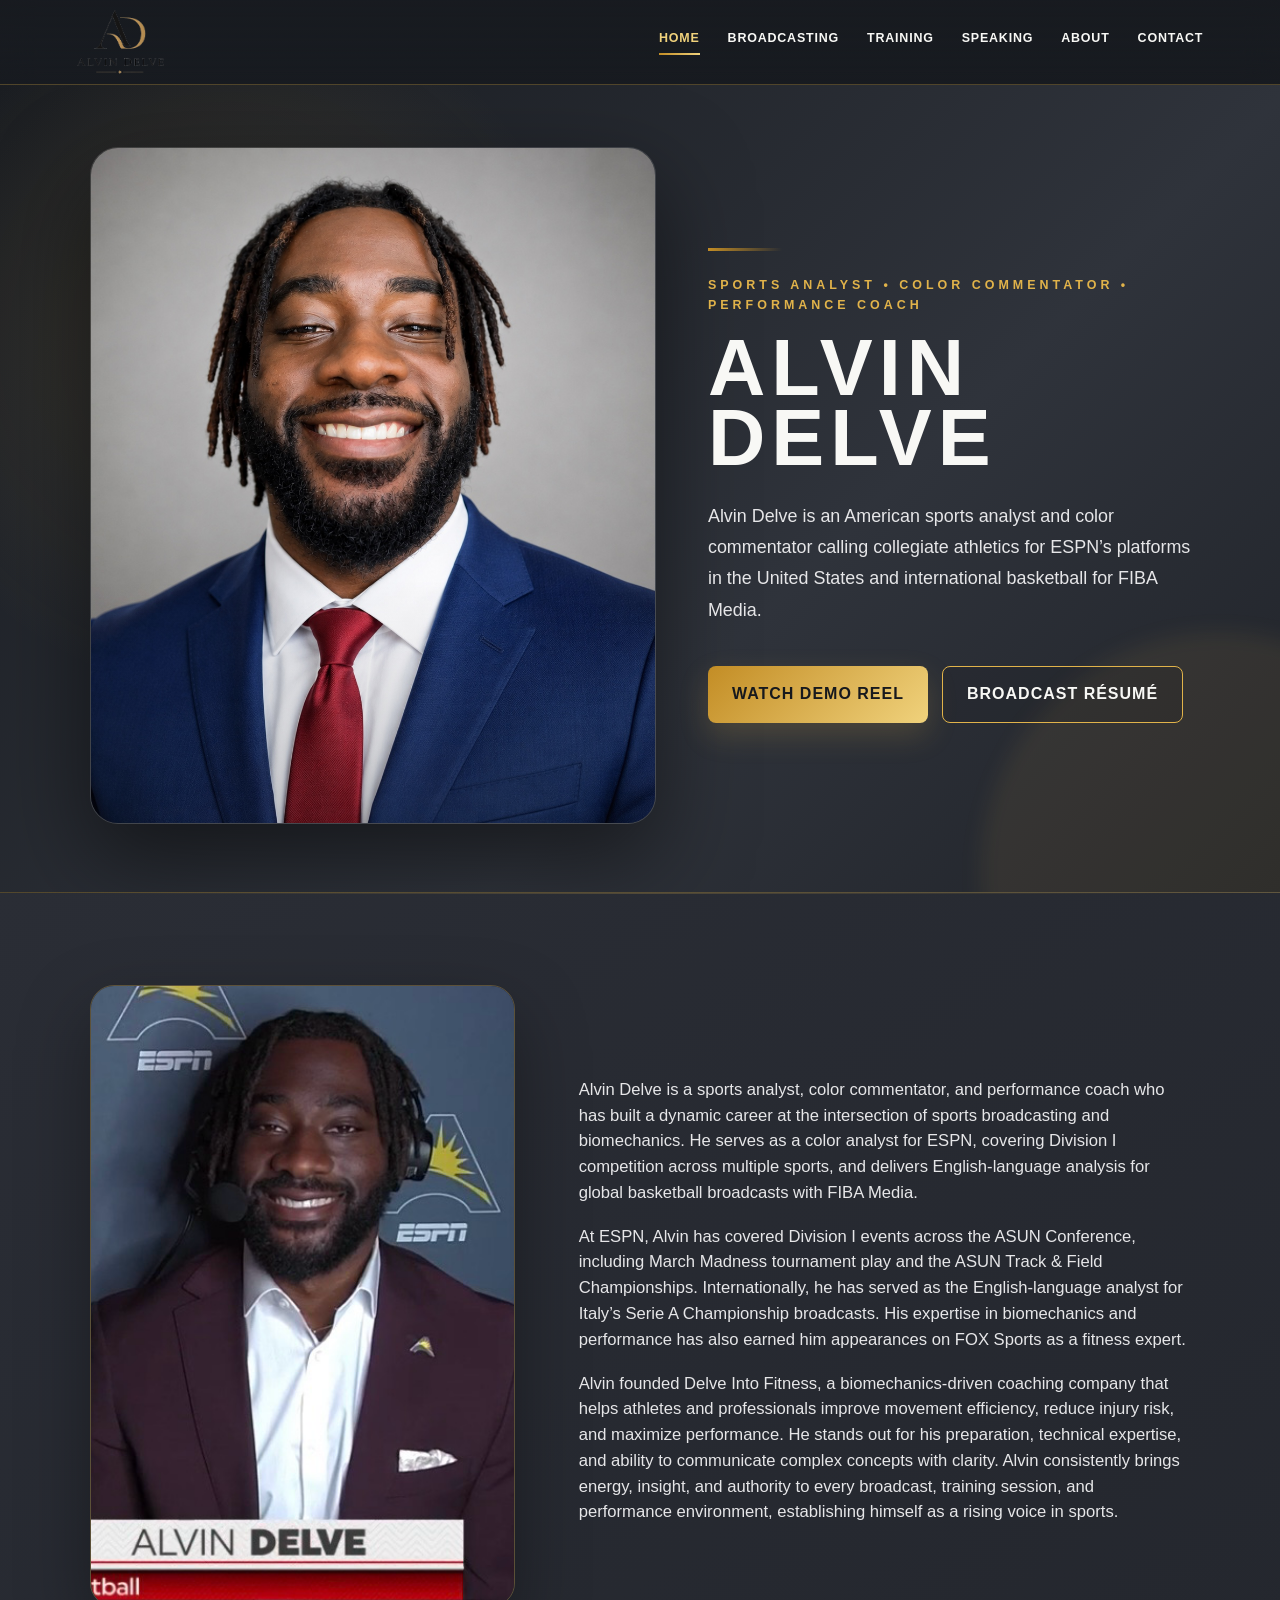
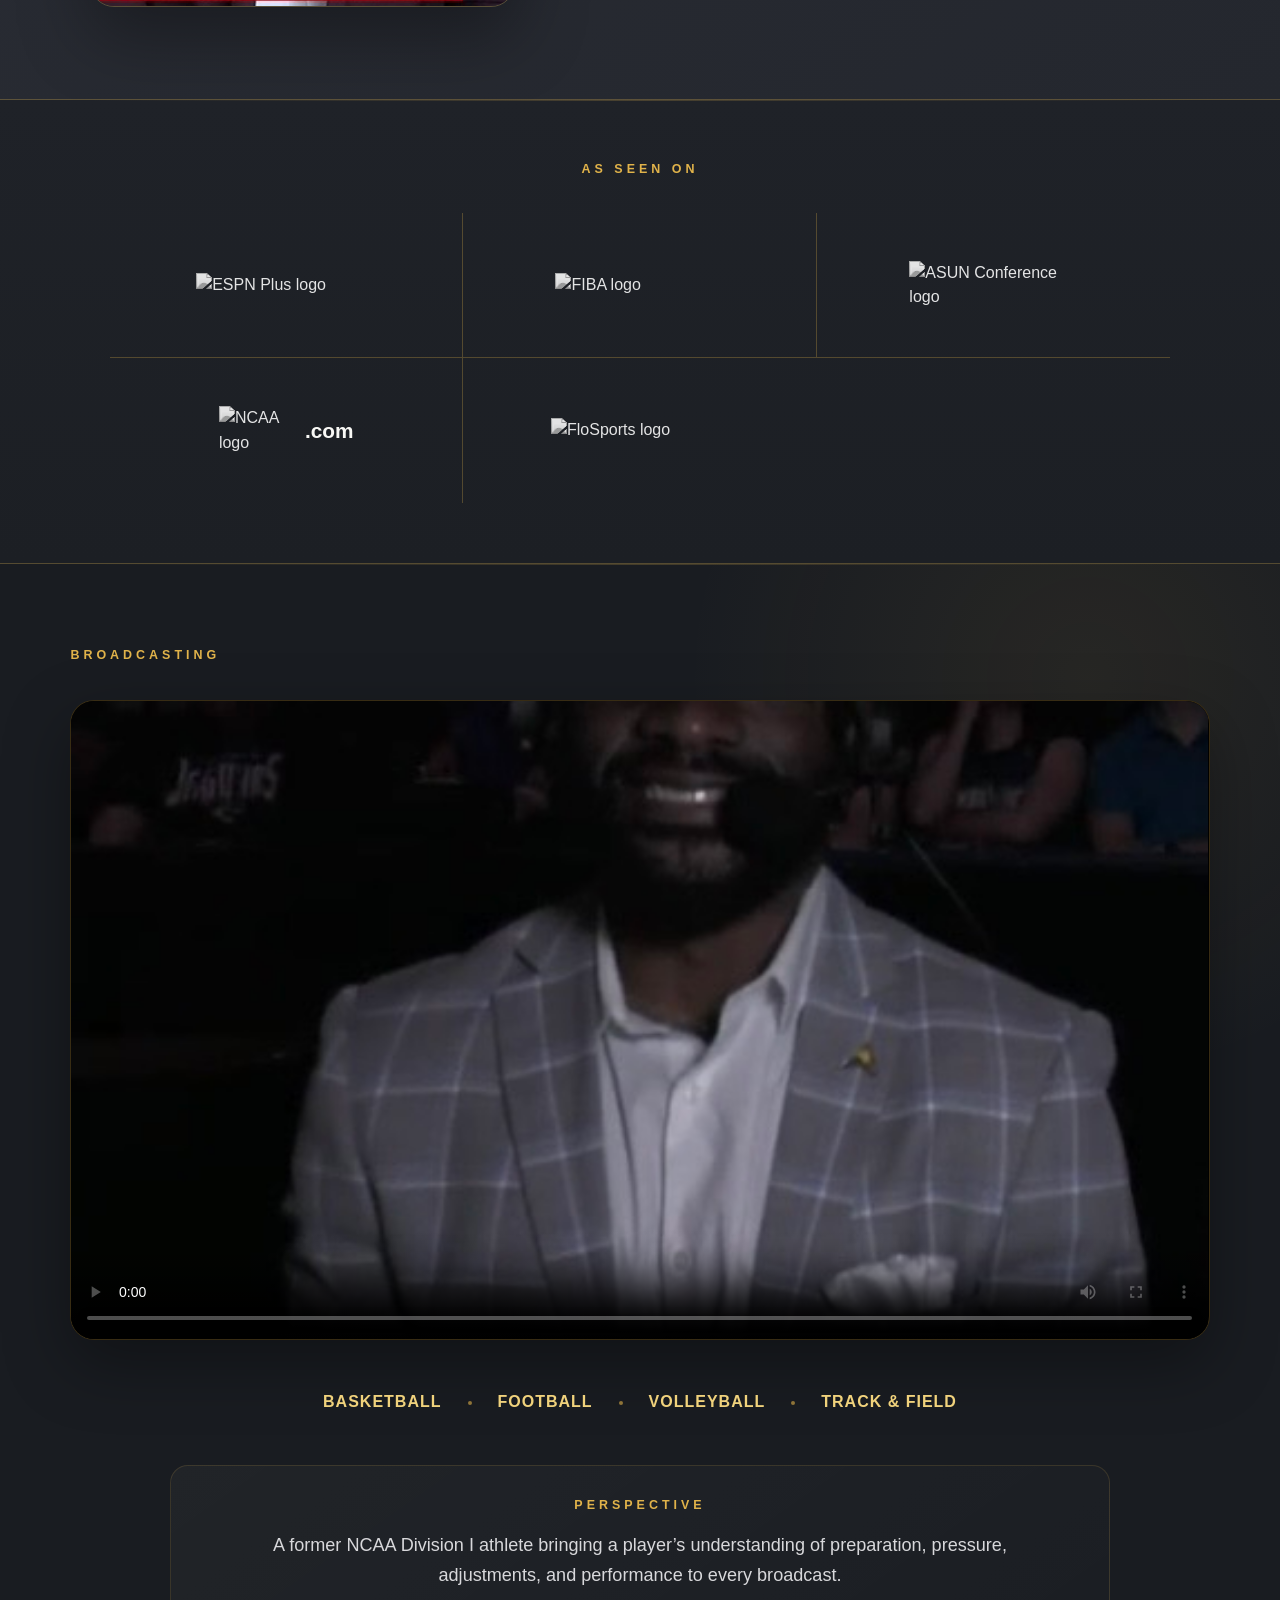
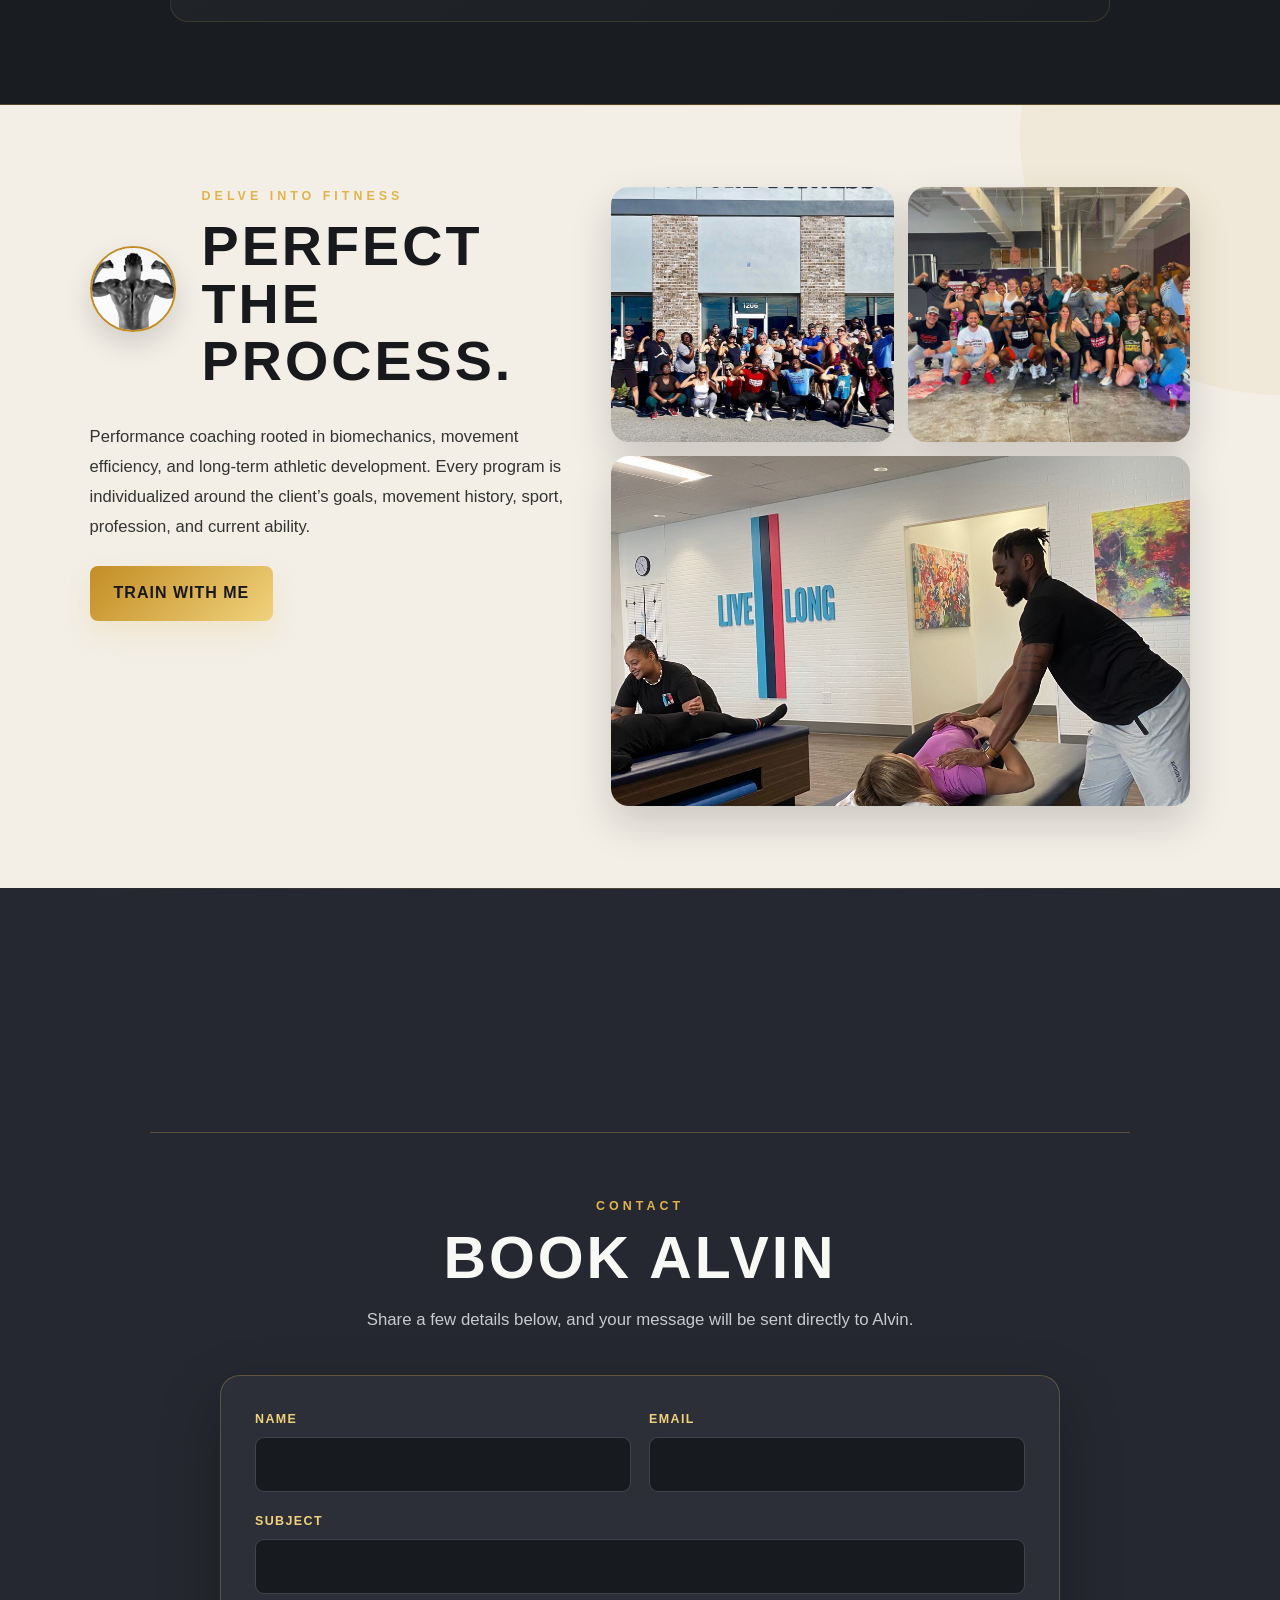
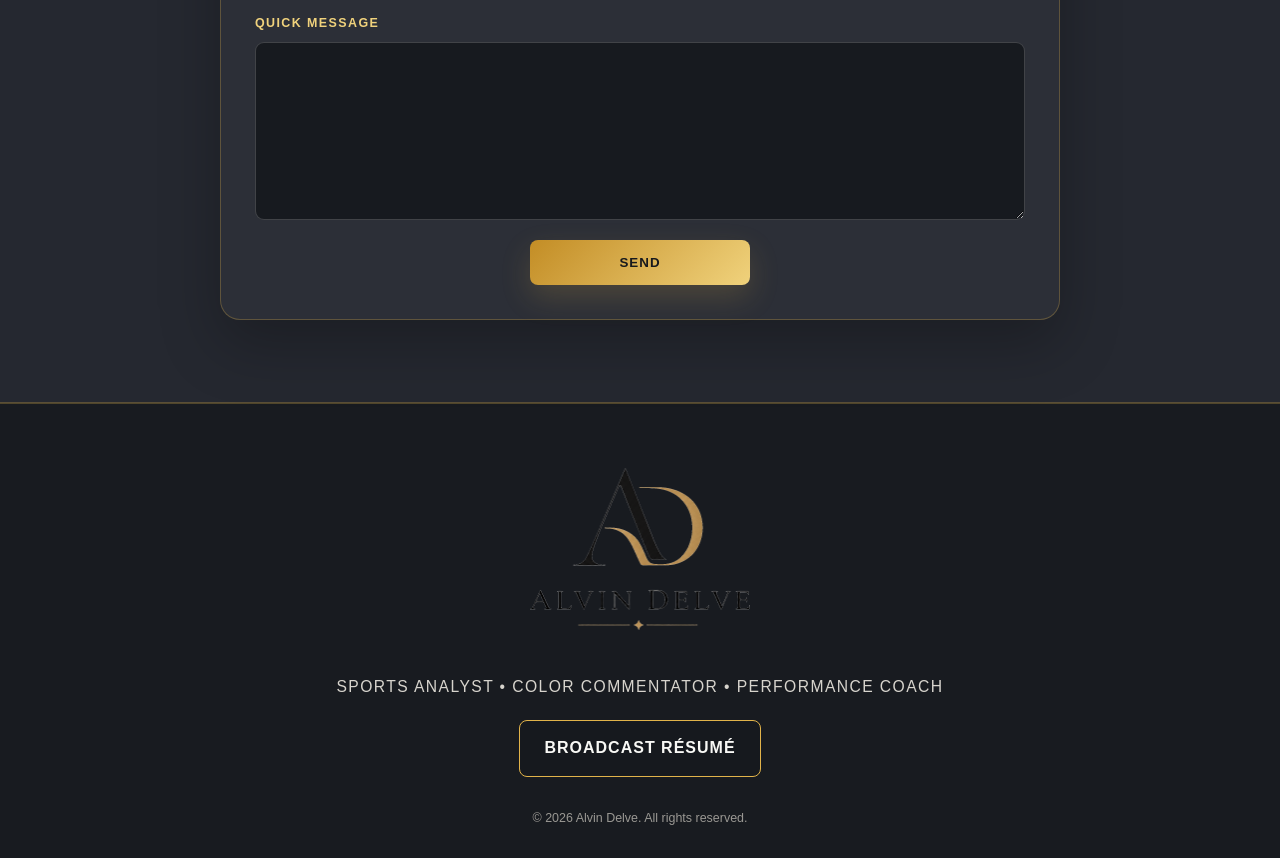
==== commit eaffb6a0: "Add files via upload" ====
--- a/index.html
+++ b/index.html
@@ -1,19 +1,19 @@
 <!doctype html>
 <html lang="en">
 <head>
-  <!-- ALVIN DELVE WEBSITE VERSION: 2026.07.26-premium-portfolio-v23 -->
+  <!-- ALVIN DELVE WEBSITE VERSION: 2026.07.27-resume-access-v24 -->
   <meta charset="utf-8">
   <meta name="viewport" content="width=device-width, initial-scale=1">
-  <meta name="site-version" content="2026.07.26-premium-portfolio-v23">
+  <meta name="site-version" content="2026.07.27-resume-access-v24">
   <title>Alvin Delve | Sports Analyst, Color Commentator & Performance Coach</title>
   <meta name="description" content="Alvin Delve is a sports analyst, color commentator, performance coach, speaker, and former NCAA Division I athlete.">
-  <link rel="stylesheet" href="style.css?v=2026.07.26-premium-portfolio-v23">
+  <link rel="stylesheet" href="style.css?v=2026.07.27-resume-access-v24">
 </head>
 
 <body>
   <header class="site-header">
     <a class="brand" href="#home" aria-label="Alvin Delve home">
-      <img src="alvin-delve-logo.png?v=2026.07.26-premium-portfolio-v23" alt="Alvin Delve logo">
+      <img src="alvin-delve-logo.png?v=2026.07.27-resume-access-v24" alt="Alvin Delve logo">
     </a>
 
     <nav class="site-nav" aria-label="Primary navigation">
@@ -29,7 +29,7 @@
   <main>
     <section id="home" class="hero">
       <div class="hero-image">
-        <img src="hero.jpg?v=2026.07.26-premium-portfolio-v23" alt="Alvin Delve professional portrait">
+        <img src="hero.jpg?v=2026.07.27-resume-access-v24" alt="Alvin Delve professional portrait">
       </div>
 
       <div class="hero-copy">
@@ -39,14 +39,14 @@
 
         <div class="hero-actions">
           <a class="button button-primary" id="watch-demo-reel" href="#broadcasting">Watch Demo Reel</a>
-          <a class="button button-secondary" href="#contact">Let’s Connect</a>
+          <a class="button button-secondary resume-button" href="Alvin-Delve-Broadcast-Resume-2026.pdf" target="_blank" rel="noopener" aria-label="Open Alvin Delve broadcast résumé PDF">Broadcast Résumé</a>
         </div>
       </div>
     </section>
 
     <section id="about" class="section meet-section">
       <div class="meet-image">
-        <img src="meet-alvin.png?v=2026.07.26-premium-portfolio-v23" alt="Alvin Delve broadcasting for ESPN">
+        <img src="meet-alvin.png?v=2026.07.27-resume-access-v24" alt="Alvin Delve broadcasting for ESPN">
       </div>
 
       <div class="meet-content">
@@ -112,9 +112,9 @@
         controls
         playsinline
         preload="metadata"
-        poster="demo-reel-thumbnail.jpg?v=2026.07.26-premium-portfolio-v23"
+        poster="demo-reel-thumbnail.jpg?v=2026.07.27-resume-access-v24"
       >
-        <source src="demo-reel.mp4?v=2026.07.26-premium-portfolio-v23" type="video/mp4">
+        <source src="demo-reel.mp4?v=2026.07.27-resume-access-v24" type="video/mp4">
         Your browser does not support the video tag.
       </video>
 
@@ -137,7 +137,7 @@
     <section id="training" class="section training-section">
       <div class="training-copy">
         <div class="training-brand">
-          <img src="delveintofitness-logo.png?v=2026.07.26-premium-portfolio-v23" alt="Delve Into Fitness logo">
+          <img src="delveintofitness-logo.png?v=2026.07.27-resume-access-v24" alt="Delve Into Fitness logo">
           <div>
             <p class="section-label">Delve Into Fitness</p>
             <h2>Perfect the Process.</h2>
@@ -154,9 +154,9 @@
       </div>
 
       <div class="training-gallery">
-        <img src="training-outside.jpg?v=2026.07.26-premium-portfolio-v23" alt="Outdoor Delve Into Fitness training">
-        <img src="training-group.jpg?v=2026.07.26-premium-portfolio-v23" alt="Delve Into Fitness group session">
-        <img src="training-stretch.jpg?v=2026.07.26-premium-portfolio-v23" alt="Alvin Delve assisted stretching session">
+        <img src="training-outside.jpg?v=2026.07.27-resume-access-v24" alt="Outdoor Delve Into Fitness training">
+        <img src="training-group.jpg?v=2026.07.27-resume-access-v24" alt="Delve Into Fitness group session">
+        <img src="training-stretch.jpg?v=2026.07.27-resume-access-v24" alt="Alvin Delve assisted stretching session">
       </div>
     </section>
 
@@ -209,18 +209,14 @@
     </section>
   </main>
 
-  <footer class="site-footer">
+  <footer class="site-footer site-footer-minimal">
     <div class="footer-brand">
-      <img src="alvin-delve-logo.png?v=2026.07.26-premium-portfolio-v23" alt="Alvin Delve logo">
+      <img src="alvin-delve-logo.png?v=2026.07.27-resume-access-v24" alt="Alvin Delve logo">
     </div>
 
-    <div class="footer-links">
-      <span>Central Florida</span>
-      <a href="mailto:alvindelve97@gmail.com">booking@alvindelve.com</a>
-      <a href="https://instagram.com/alvin_delve" target="_blank" rel="noopener">Instagram</a>
-      <a href="https://x.com/alvindelve" target="_blank" rel="noopener">X</a>
-      <a href="#" aria-label="LinkedIn link placeholder">LinkedIn</a>
-    </div>
+    <p class="footer-roles">Sports Analyst • Color Commentator • Performance Coach</p>
+
+    <a class="button button-secondary footer-resume-button" href="Alvin-Delve-Broadcast-Resume-2026.pdf" target="_blank" rel="noopener" aria-label="Open Alvin Delve broadcast résumé PDF">Broadcast Résumé</a>
 
     <p class="copyright">© 2026 Alvin Delve. All rights reserved.</p>
   </footer>
--- a/style.css
+++ b/style.css
@@ -721,3 +721,23 @@
   *,*::before,*::after{animation-duration:.01ms!important;animation-iteration-count:1!important;transition-duration:.01ms!important}
   .reveal-ready{opacity:1;transform:none}
 }
+
+
+/* RESUME ACCESS + MINIMAL FOOTER — 2026.07.27-v24 */
+.resume-button{display:inline-flex;align-items:center;justify-content:center}
+.site-footer-minimal{
+  display:flex;flex-direction:column;align-items:center;justify-content:center;
+  gap:20px;padding:64px 5% 30px;text-align:center;
+}
+.site-footer-minimal .footer-brand img{width:min(220px,62vw);height:auto}
+.footer-roles{
+  margin:0;color:#d7d4cd;font-size:clamp(.82rem,2vw,.98rem);
+  letter-spacing:.09em;text-transform:uppercase;line-height:1.7;
+}
+.footer-resume-button{min-width:210px}
+.site-footer-minimal .copyright{margin:12px 0 0;color:#9a9893;font-size:.78rem}
+@media(max-width:680px){
+  .site-footer-minimal{padding:52px 5% 26px;gap:17px}
+  .footer-roles{max-width:330px;font-size:.76rem;letter-spacing:.075em}
+  .footer-resume-button{width:min(100%,300px)}
+}
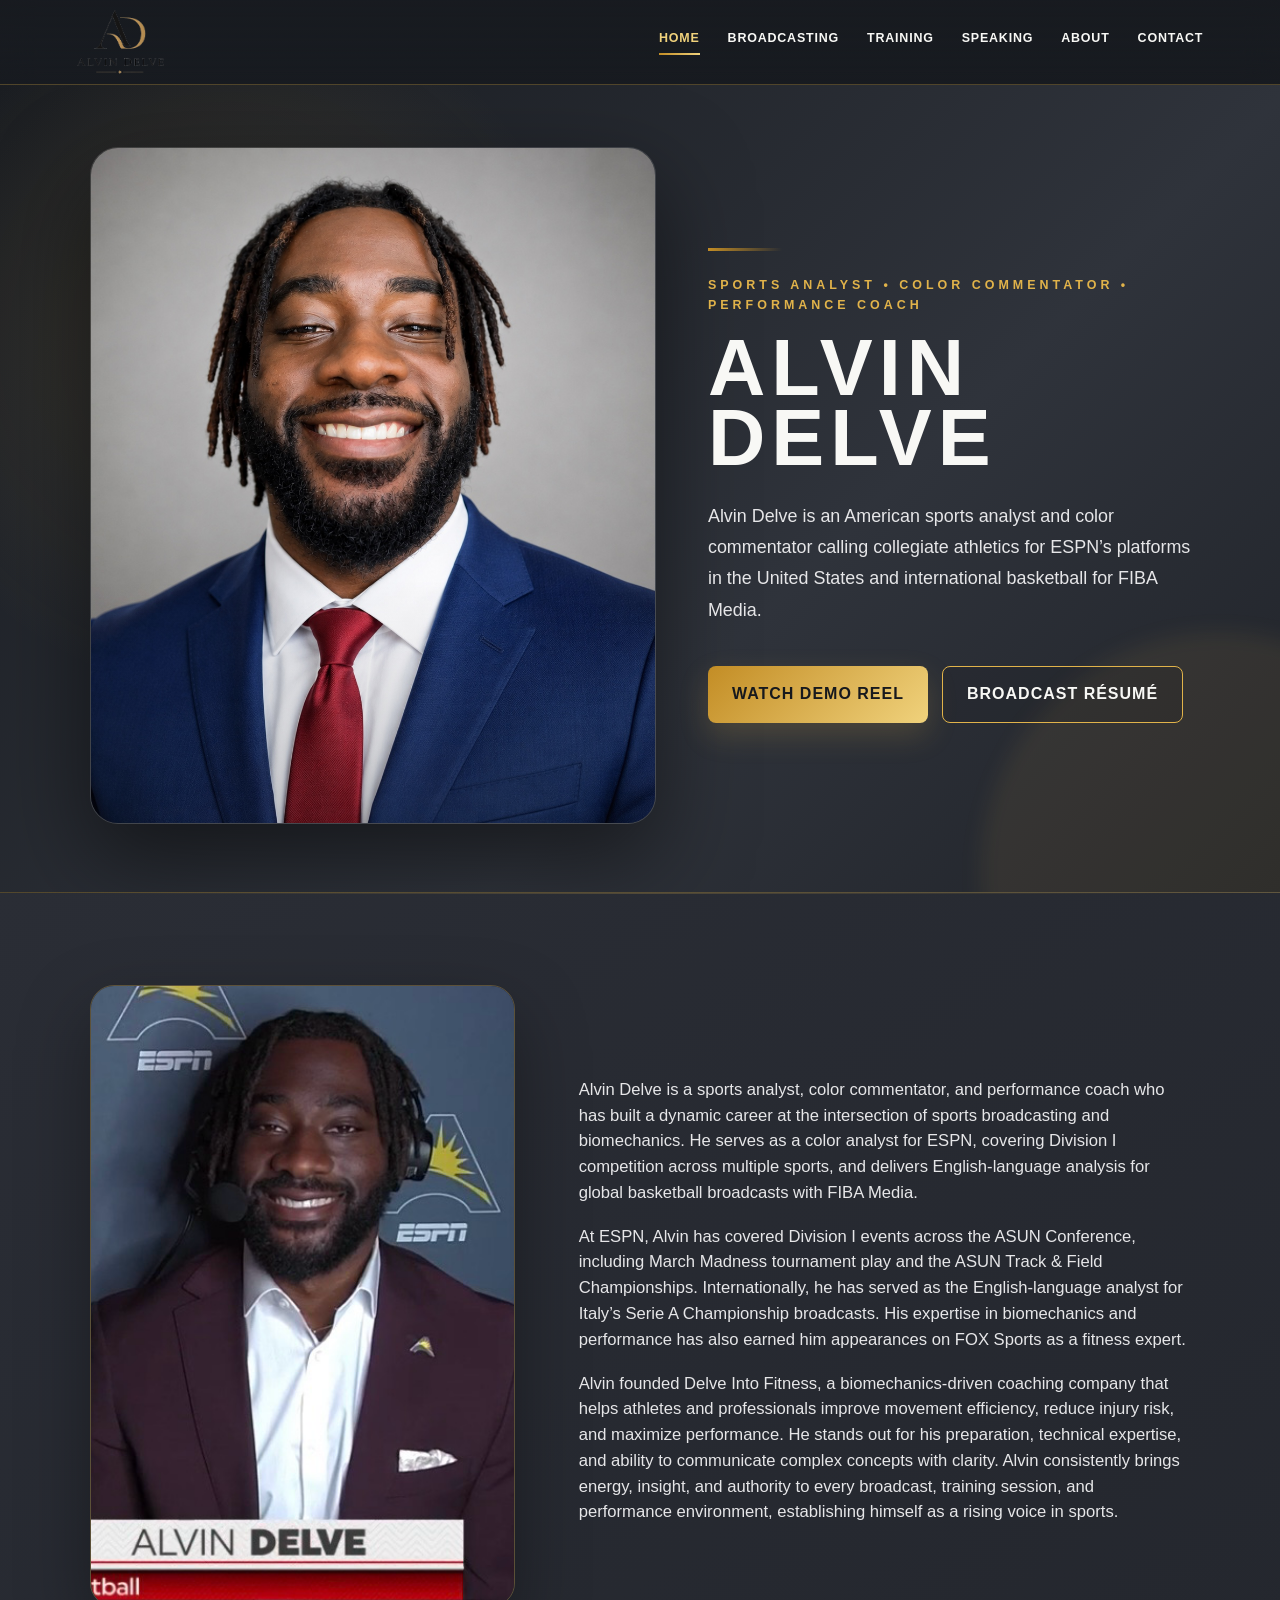
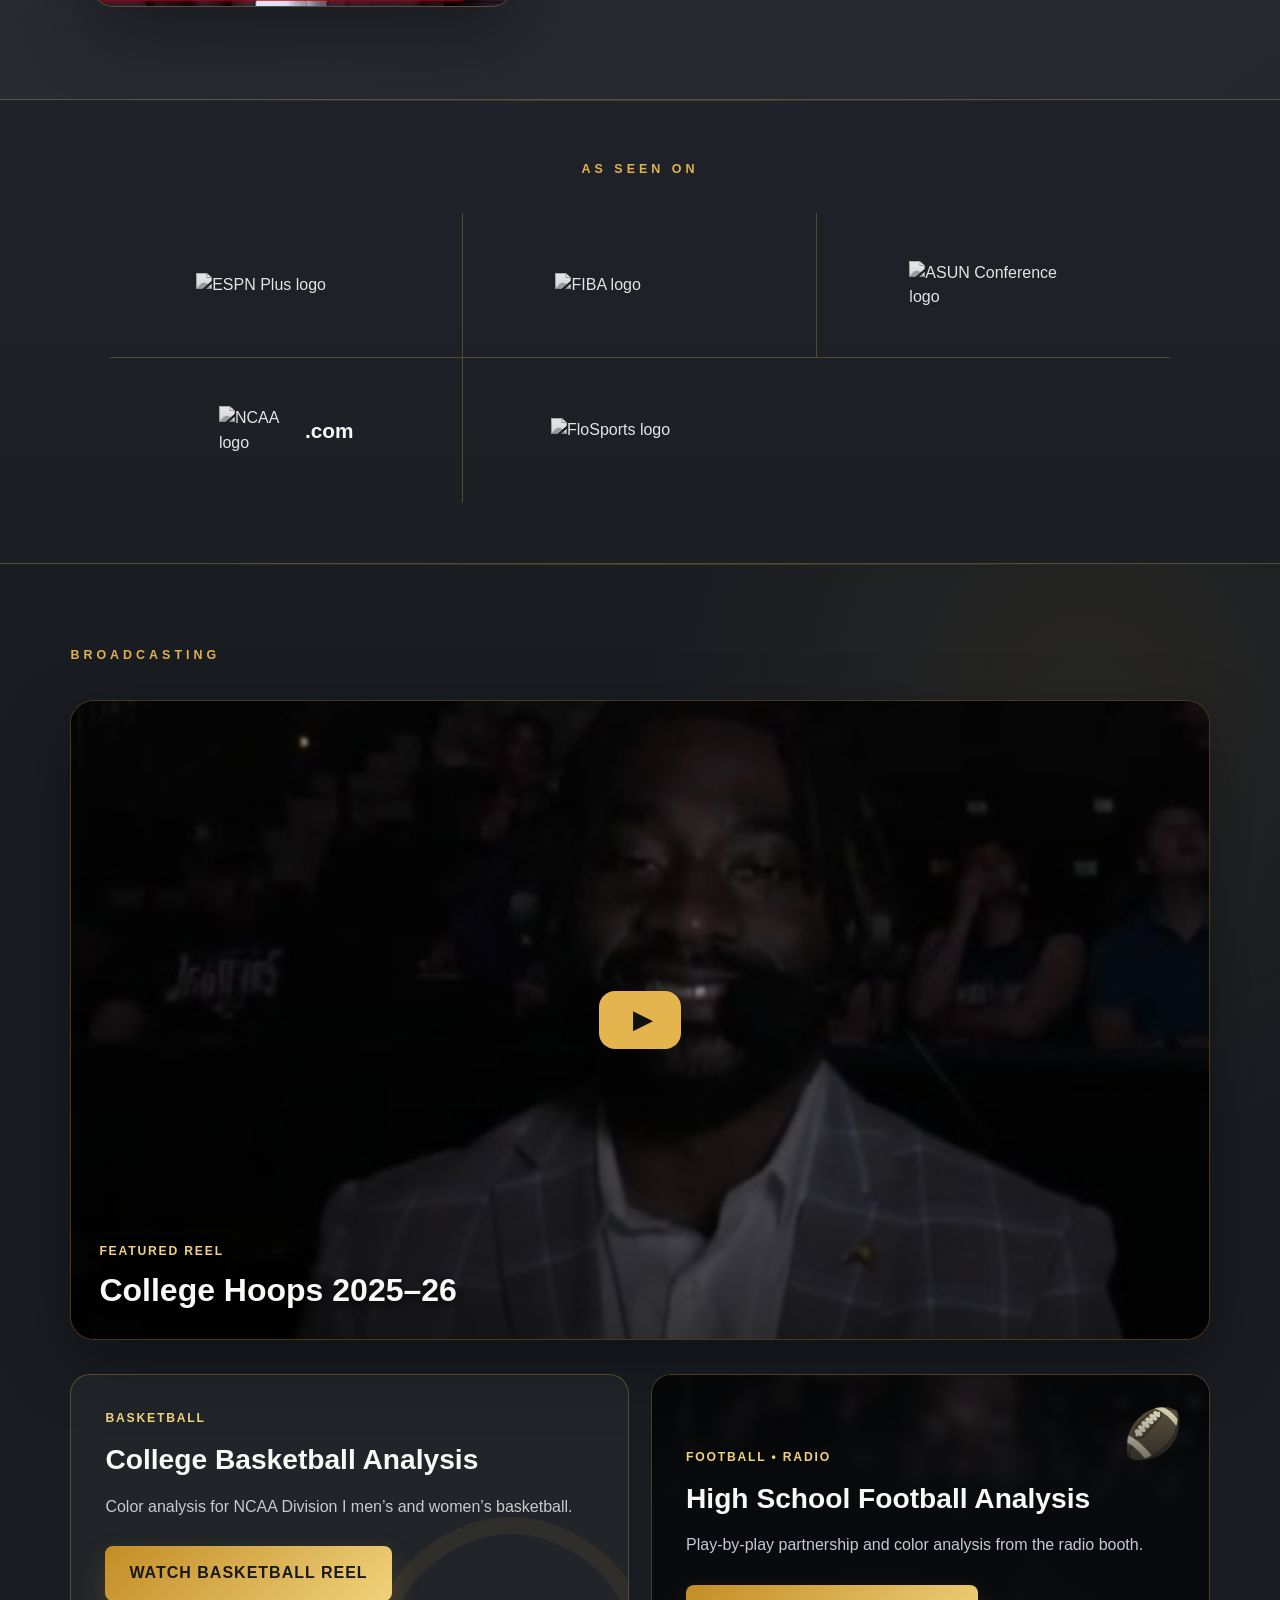
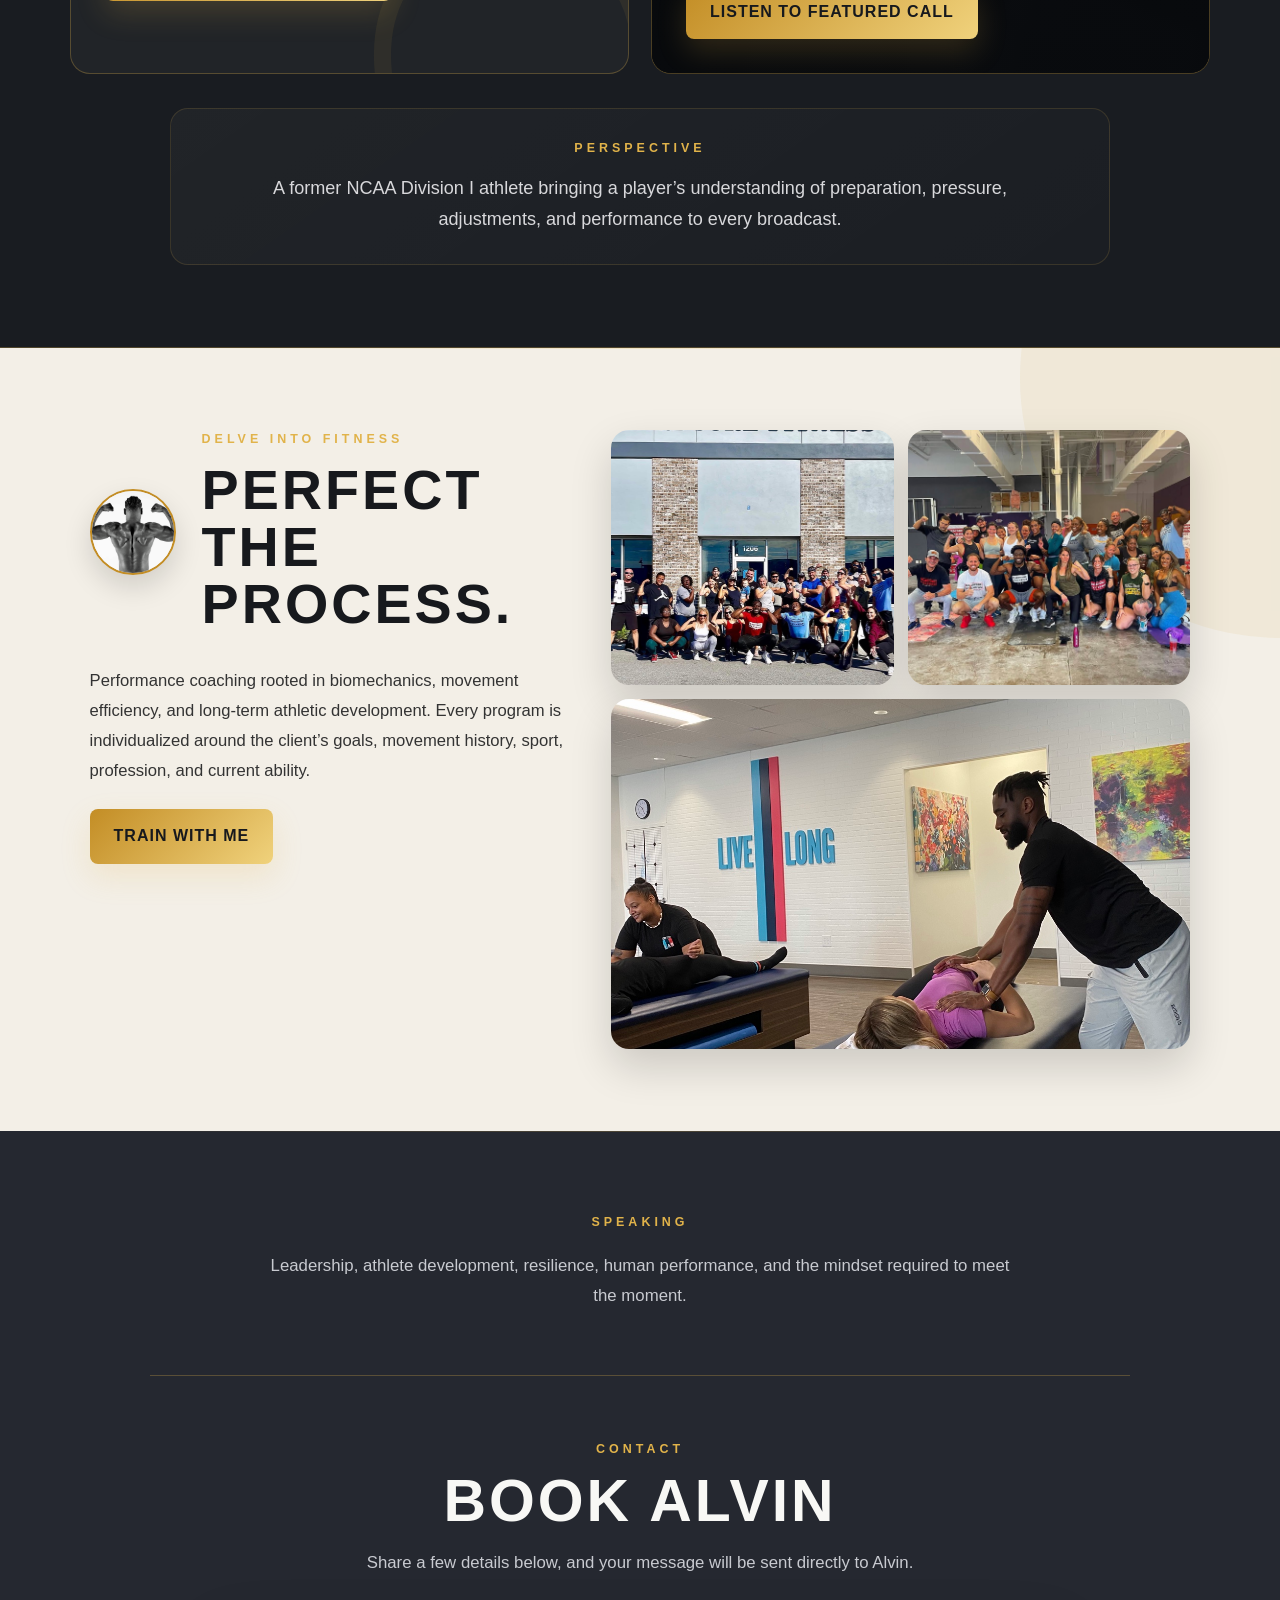
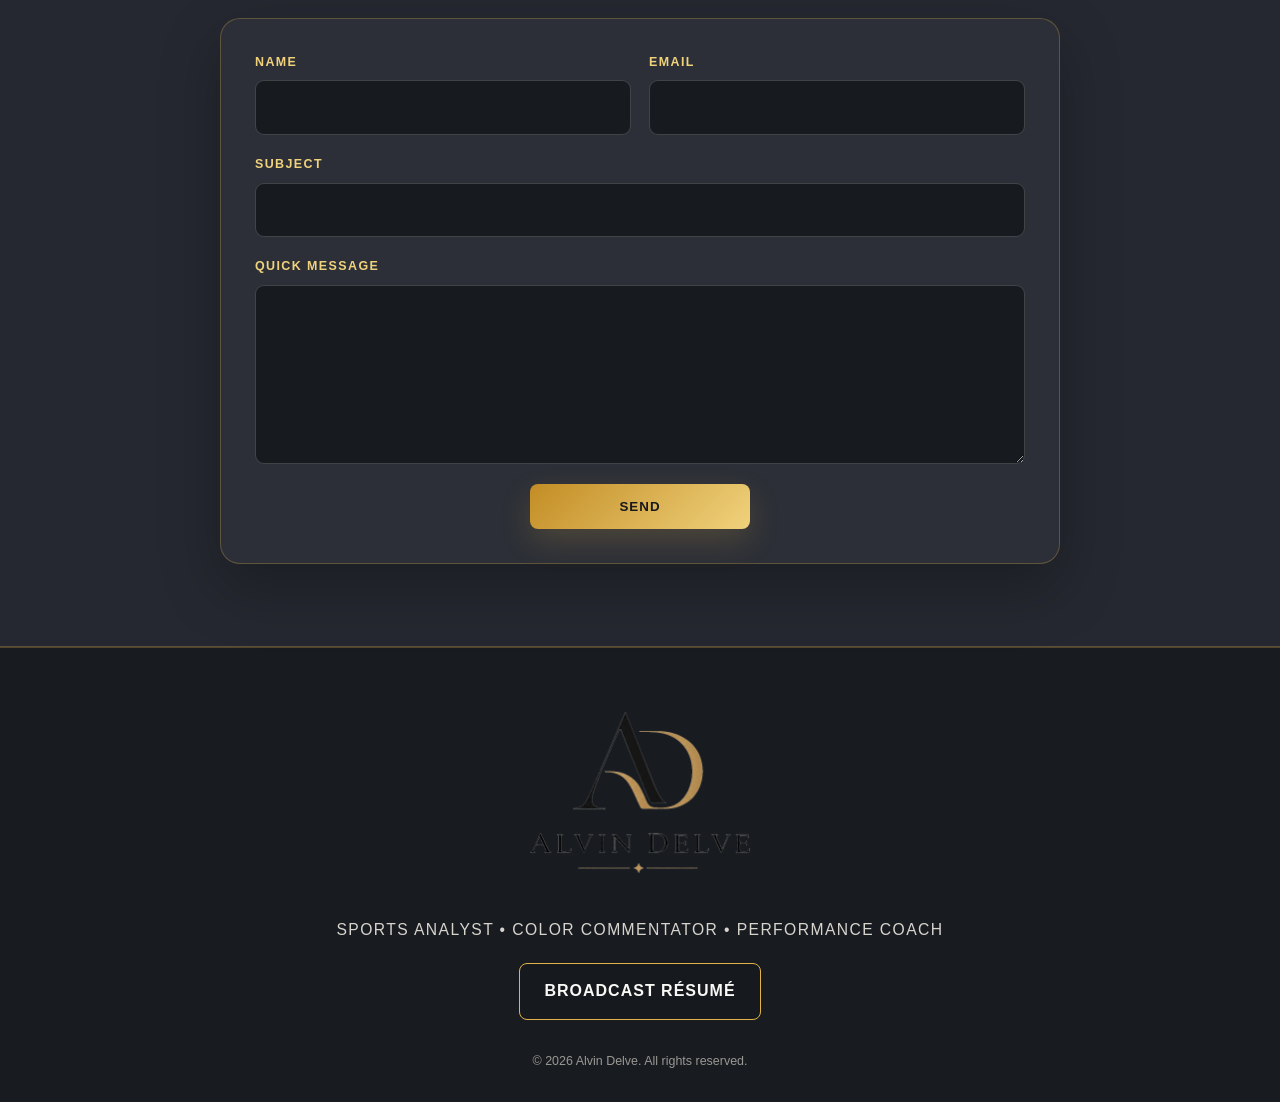
==== commit 84323747: "Add files via upload" ====
--- a/index.html
+++ b/index.html
@@ -1,19 +1,19 @@
 <!doctype html>
 <html lang="en">
 <head>
-  <!-- ALVIN DELVE WEBSITE VERSION: 2026.07.27-resume-access-v24 -->
+  <!-- ALVIN DELVE WEBSITE VERSION: 2026.08.03-youtube-basketball-football-v26-integrity -->
   <meta charset="utf-8">
   <meta name="viewport" content="width=device-width, initial-scale=1">
-  <meta name="site-version" content="2026.07.27-resume-access-v24">
+  <meta name="site-version" content="2026.08.03-youtube-basketball-football-v26-integrity">
   <title>Alvin Delve | Sports Analyst, Color Commentator & Performance Coach</title>
   <meta name="description" content="Alvin Delve is a sports analyst, color commentator, performance coach, speaker, and former NCAA Division I athlete.">
-  <link rel="stylesheet" href="style.css?v=2026.07.27-resume-access-v24">
+  <link rel="stylesheet" href="style.css?v=2026.08.03-youtube-basketball-football-v26-integrity">
 </head>
 
 <body>
   <header class="site-header">
     <a class="brand" href="#home" aria-label="Alvin Delve home">
-      <img src="alvin-delve-logo.png?v=2026.07.27-resume-access-v24" alt="Alvin Delve logo">
+      <img src="alvin-delve-logo.png?v=2026.08.03-youtube-basketball-football-v26-integrity" alt="Alvin Delve logo">
     </a>
 
     <nav class="site-nav" aria-label="Primary navigation">
@@ -29,7 +29,7 @@
   <main>
     <section id="home" class="hero">
       <div class="hero-image">
-        <img src="hero.jpg?v=2026.07.27-resume-access-v24" alt="Alvin Delve professional portrait">
+        <img src="hero.jpg?v=2026.08.03-youtube-basketball-football-v26-integrity" alt="Alvin Delve professional portrait">
       </div>
 
       <div class="hero-copy">
@@ -46,7 +46,7 @@
 
     <section id="about" class="section meet-section">
       <div class="meet-image">
-        <img src="meet-alvin.png?v=2026.07.27-resume-access-v24" alt="Alvin Delve broadcasting for ESPN">
+        <img src="meet-alvin.png?v=2026.08.03-youtube-basketball-football-v26-integrity" alt="Alvin Delve broadcasting for ESPN">
       </div>
 
       <div class="meet-content">
@@ -106,23 +106,40 @@
         <p class="section-label">Broadcasting</p>
       </div>
 
-      <video
+      <div
         id="demo-reel"
-        class="reel-video reel-card-large"
-        controls
-        playsinline
-        preload="metadata"
-        poster="demo-reel-thumbnail.jpg?v=2026.07.27-resume-access-v24"
+        class="youtube-reel reel-card-large"
+        data-youtube-id="ITW9pPfqwUQ"
+        role="button"
+        tabindex="0"
+        aria-label="Play College Hoops 2025–26 demo reel"
       >
-        <source src="demo-reel.mp4?v=2026.07.27-resume-access-v24" type="video/mp4">
-        Your browser does not support the video tag.
-      </video>
-
-      <div class="sports-covered-line" aria-label="Sports covered">
-        <span>Basketball</span>
-        <span>Football</span>
-        <span>Volleyball</span>
-        <span>Track &amp; Field</span>
+        <img src="demo-reel-thumbnail.jpg?v=2026.08.03-youtube-basketball-football-v26-integrity" alt="Alvin Delve in a gray suit on the broadcast desk">
+        <div class="youtube-reel-shade"></div>
+        <div class="youtube-reel-copy">
+          <span class="youtube-kicker">Featured Reel</span>
+          <strong>College Hoops 2025–26</strong>
+        </div>
+        <span class="youtube-play" aria-hidden="true">▶</span>
+      </div>
+
+      <div class="broadcast-coverage" aria-label="Broadcast coverage">
+        <article class="coverage-card basketball-card">
+          <p class="coverage-type">Basketball</p>
+          <h3>College Basketball Analysis</h3>
+          <p>Color analysis for NCAA Division I men’s and women’s basketball.</p>
+          <a class="button button-primary coverage-button" href="https://youtu.be/ITW9pPfqwUQ" target="_blank" rel="noopener">Watch Basketball Reel</a>
+        </article>
+
+        <article class="coverage-card football-card">
+          <div class="football-card-image" aria-hidden="true"></div>
+          <div class="football-card-content">
+            <p class="coverage-type">Football • Radio</p>
+            <h3>High School Football Analysis</h3>
+            <p>Play-by-play partnership and color analysis from the radio booth.</p>
+            <a class="button button-primary coverage-button" href="https://youtu.be/qnXBImW7UN4" target="_blank" rel="noopener">Listen to Featured Call</a>
+          </div>
+        </article>
       </div>
 
       <div class="perspective-copy">
@@ -137,7 +154,7 @@
     <section id="training" class="section training-section">
       <div class="training-copy">
         <div class="training-brand">
-          <img src="delveintofitness-logo.png?v=2026.07.27-resume-access-v24" alt="Delve Into Fitness logo">
+          <img src="delveintofitness-logo.png?v=2026.08.03-youtube-basketball-football-v26-integrity" alt="Delve Into Fitness logo">
           <div>
             <p class="section-label">Delve Into Fitness</p>
             <h2>Perfect the Process.</h2>
@@ -154,9 +171,9 @@
       </div>
 
       <div class="training-gallery">
-        <img src="training-outside.jpg?v=2026.07.27-resume-access-v24" alt="Outdoor Delve Into Fitness training">
-        <img src="training-group.jpg?v=2026.07.27-resume-access-v24" alt="Delve Into Fitness group session">
-        <img src="training-stretch.jpg?v=2026.07.27-resume-access-v24" alt="Alvin Delve assisted stretching session">
+        <img src="training-outside.jpg?v=2026.08.03-youtube-basketball-football-v26-integrity" alt="Outdoor Delve Into Fitness training">
+        <img src="training-group.jpg?v=2026.08.03-youtube-basketball-football-v26-integrity" alt="Delve Into Fitness group session">
+        <img src="training-stretch.jpg?v=2026.08.03-youtube-basketball-football-v26-integrity" alt="Alvin Delve assisted stretching session">
       </div>
     </section>
 
@@ -211,7 +228,7 @@
 
   <footer class="site-footer site-footer-minimal">
     <div class="footer-brand">
-      <img src="alvin-delve-logo.png?v=2026.07.27-resume-access-v24" alt="Alvin Delve logo">
+      <img src="alvin-delve-logo.png?v=2026.08.03-youtube-basketball-football-v26-integrity" alt="Alvin Delve logo">
     </div>
 
     <p class="footer-roles">Sports Analyst • Color Commentator • Performance Coach</p>
@@ -225,18 +242,27 @@
     const watchReelButton = document.getElementById('watch-demo-reel');
     const demoReel = document.getElementById('demo-reel');
 
+    const playYouTubeReel = () => {
+      if (!demoReel || demoReel.dataset.loaded === 'true') return;
+      const videoId = demoReel.dataset.youtubeId;
+      demoReel.dataset.loaded = 'true';
+      demoReel.innerHTML = `<iframe src="https://www.youtube-nocookie.com/embed/${videoId}?autoplay=1&rel=0" title="College Hoops 2025–26 | Alvin Delve Demo Reel" allow="accelerometer; autoplay; clipboard-write; encrypted-media; gyroscope; picture-in-picture; web-share" allowfullscreen></iframe>`;
+    };
+
     if (watchReelButton && demoReel) {
       watchReelButton.addEventListener('click', function (event) {
         event.preventDefault();
-
-        demoReel.load();
-        const playback = demoReel.play();
         demoReel.scrollIntoView({ behavior: 'smooth', block: 'center' });
-
-        if (playback && typeof playback.catch === 'function') {
-          playback.catch(function () {
-            demoReel.controls = true;
-          });
+        window.setTimeout(playYouTubeReel, 450);
+      });
+    }
+
+    if (demoReel) {
+      demoReel.addEventListener('click', playYouTubeReel);
+      demoReel.addEventListener('keydown', function (event) {
+        if (event.key === 'Enter' || event.key === ' ') {
+          event.preventDefault();
+          playYouTubeReel();
         }
       });
     }
--- a/style.css
+++ b/style.css
@@ -741,3 +741,61 @@
   .footer-roles{max-width:330px;font-size:.76rem;letter-spacing:.075em}
   .footer-resume-button{width:min(100%,300px)}
 }
+
+/* YOUTUBE REEL + TWO-SPORT COVERAGE — 2026.08.03 */
+.youtube-reel{
+  position:relative;
+  overflow:hidden;
+  width:100%;
+  aspect-ratio:16/9;
+  min-height:0;
+  margin-top:34px;
+  border:1px solid rgba(214,170,76,.32);
+  border-radius:24px;
+  background:#050505;
+  cursor:pointer;
+  box-shadow:0 24px 65px rgba(0,0,0,.34);
+}
+.youtube-reel img,
+.youtube-reel iframe{
+  display:block;
+  width:100%;
+  height:100%;
+  min-height:0;
+  border:0;
+  object-fit:cover;
+  object-position:center 24%;
+}
+.youtube-reel-shade{position:absolute;inset:0;background:linear-gradient(180deg,rgba(0,0,0,.08),rgba(0,0,0,.68))}
+.youtube-play{
+  position:absolute;left:50%;top:50%;transform:translate(-50%,-50%);
+  display:grid;place-items:center;width:82px;height:58px;padding-left:5px;
+  border-radius:16px;background:#e4b54e;color:#111;font-size:1.6rem;
+  box-shadow:0 14px 34px rgba(0,0,0,.42);transition:transform .25s ease;
+}
+.youtube-reel:hover .youtube-play{transform:translate(-50%,-50%) scale(1.08)}
+.youtube-reel-copy{position:absolute;left:28px;bottom:24px;display:grid;gap:5px;text-shadow:0 2px 12px #000}
+.youtube-kicker,.coverage-type{color:var(--gold-soft);font-size:.76rem;font-weight:900;letter-spacing:1.8px;text-transform:uppercase}
+.youtube-reel-copy strong{font-size:clamp(1.25rem,3vw,2rem)}
+.broadcast-coverage{display:grid;grid-template-columns:1fr 1fr;gap:22px;margin-top:34px}
+.coverage-card{position:relative;min-height:300px;padding:34px;border:1px solid var(--line);border-radius:20px;background:rgba(255,255,255,.035);overflow:hidden}
+.coverage-card h3{margin:10px 0 12px;font-size:clamp(1.45rem,2.2vw,2rem)}
+.coverage-card p:not(.coverage-type){max-width:540px;color:var(--muted);line-height:1.65}
+.coverage-button{margin-top:26px}
+.basketball-card::after{content:'◯';position:absolute;right:-35px;bottom:-95px;font-size:17rem;line-height:1;color:rgba(225,179,74,.07);pointer-events:none}
+.football-card{display:flex;align-items:flex-end;padding:0;background:#0f1115}
+.football-card-image{position:absolute;inset:-20px;background:
+  linear-gradient(rgba(8,10,13,.22),rgba(8,10,13,.82)),
+  repeating-linear-gradient(90deg,transparent 0 12%,rgba(255,255,255,.08) 12% 12.5%,transparent 12.5% 25%),
+  url('demo-reel-thumbnail.jpg?v=2026.08.03-youtube-basketball-football-v26-integrity') center 24%/cover no-repeat;
+  filter:blur(5px) saturate(.75);transform:scale(1.08)}
+.football-card::after{content:'🏈';position:absolute;right:26px;top:22px;font-size:3rem;filter:grayscale(1) sepia(1);opacity:.8}
+.football-card-content{position:relative;z-index:1;width:100%;padding:34px;background:linear-gradient(180deg,transparent,rgba(8,10,13,.96) 35%)}
+@media(max-width:760px){
+  .youtube-reel{border-radius:18px}
+  .youtube-play{width:68px;height:48px;border-radius:13px;font-size:1.3rem}
+  .youtube-reel-copy{left:18px;bottom:16px}
+  .broadcast-coverage{grid-template-columns:1fr}
+  .coverage-card{min-height:280px;padding:26px}
+  .football-card-content{padding:26px}
+}
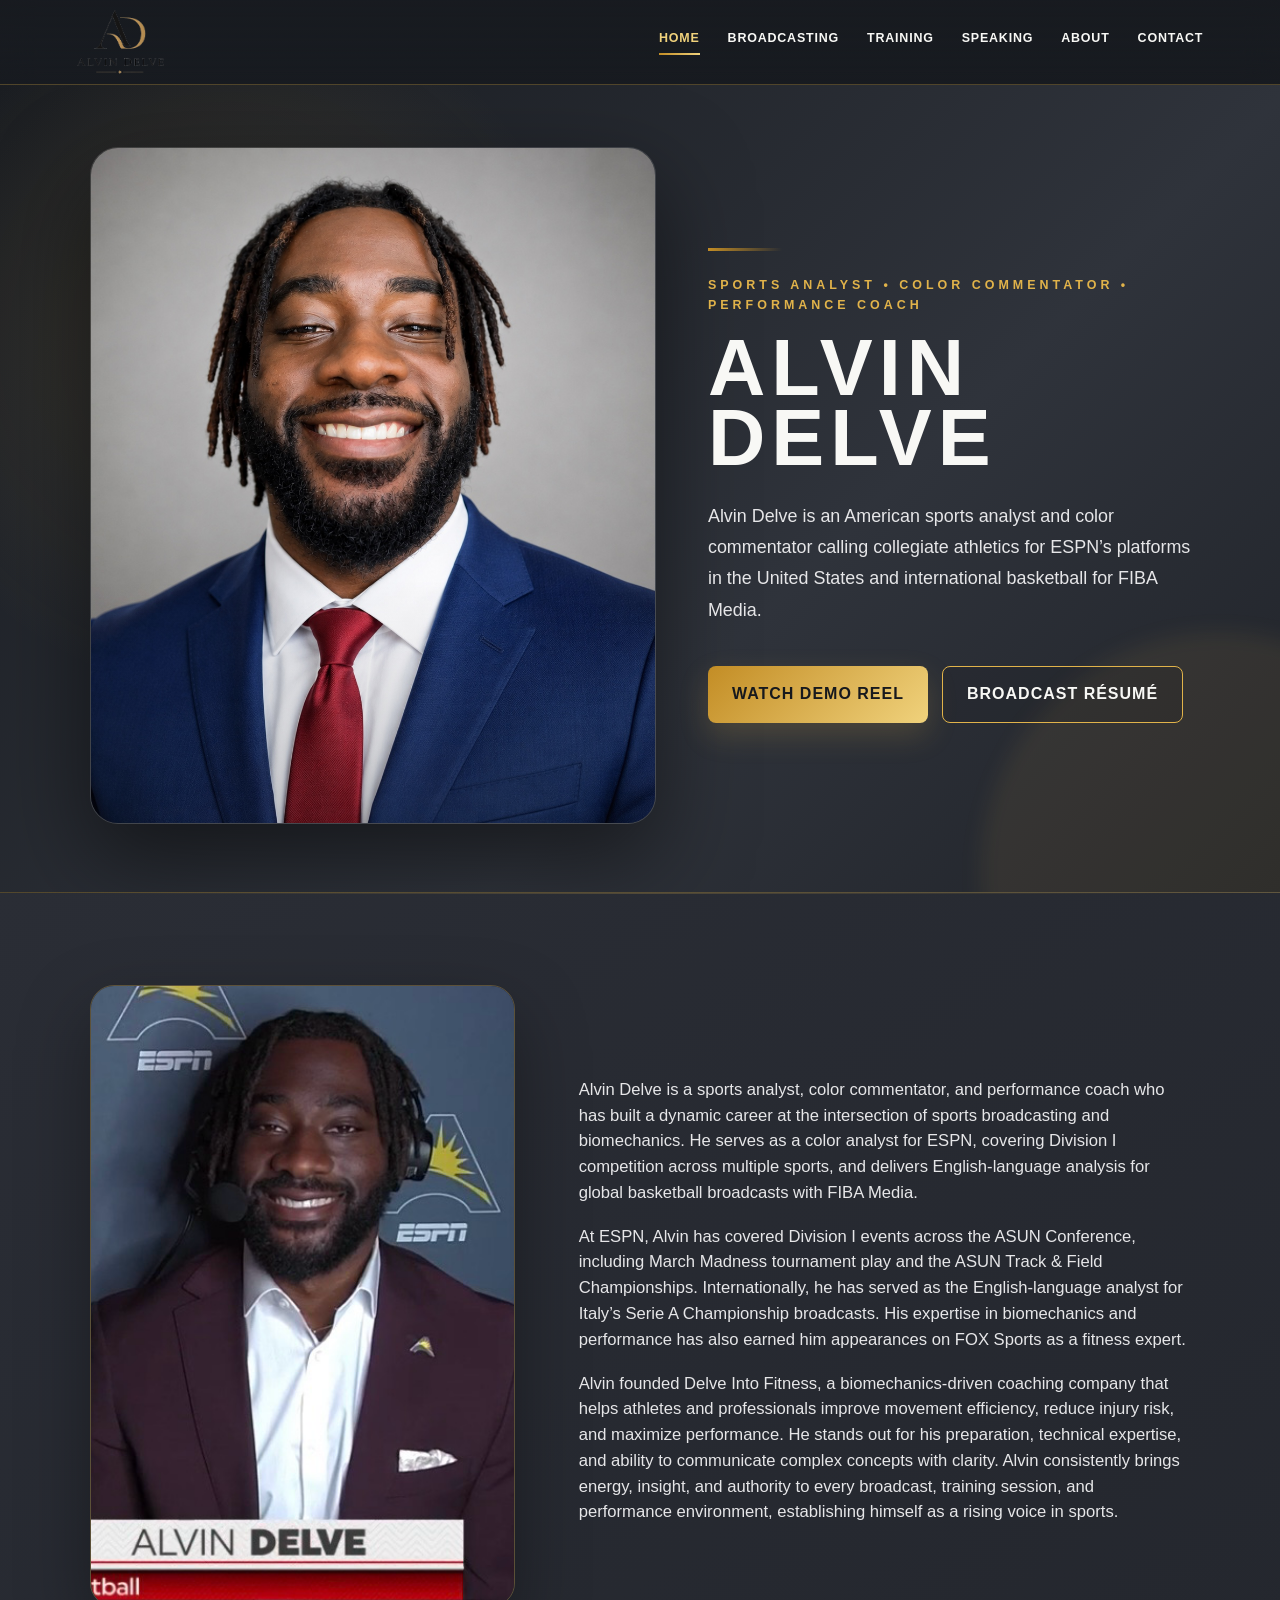
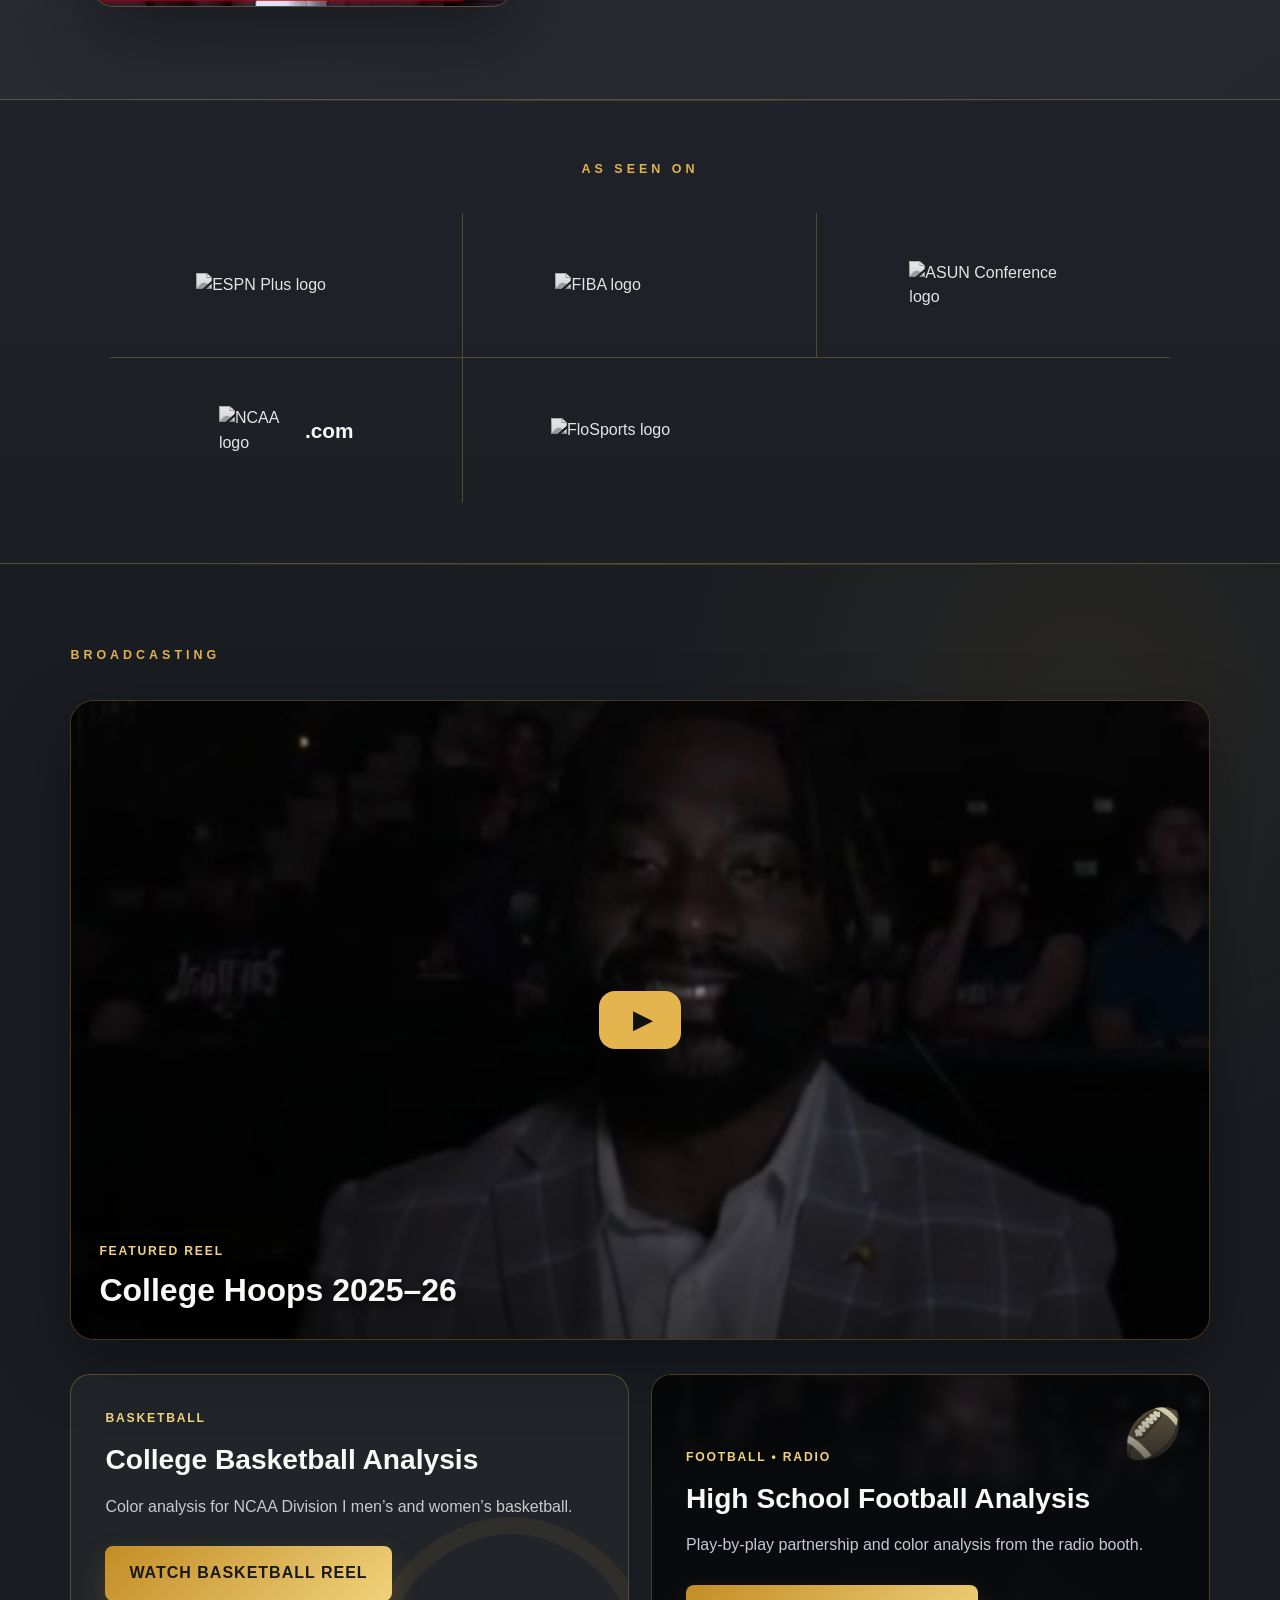
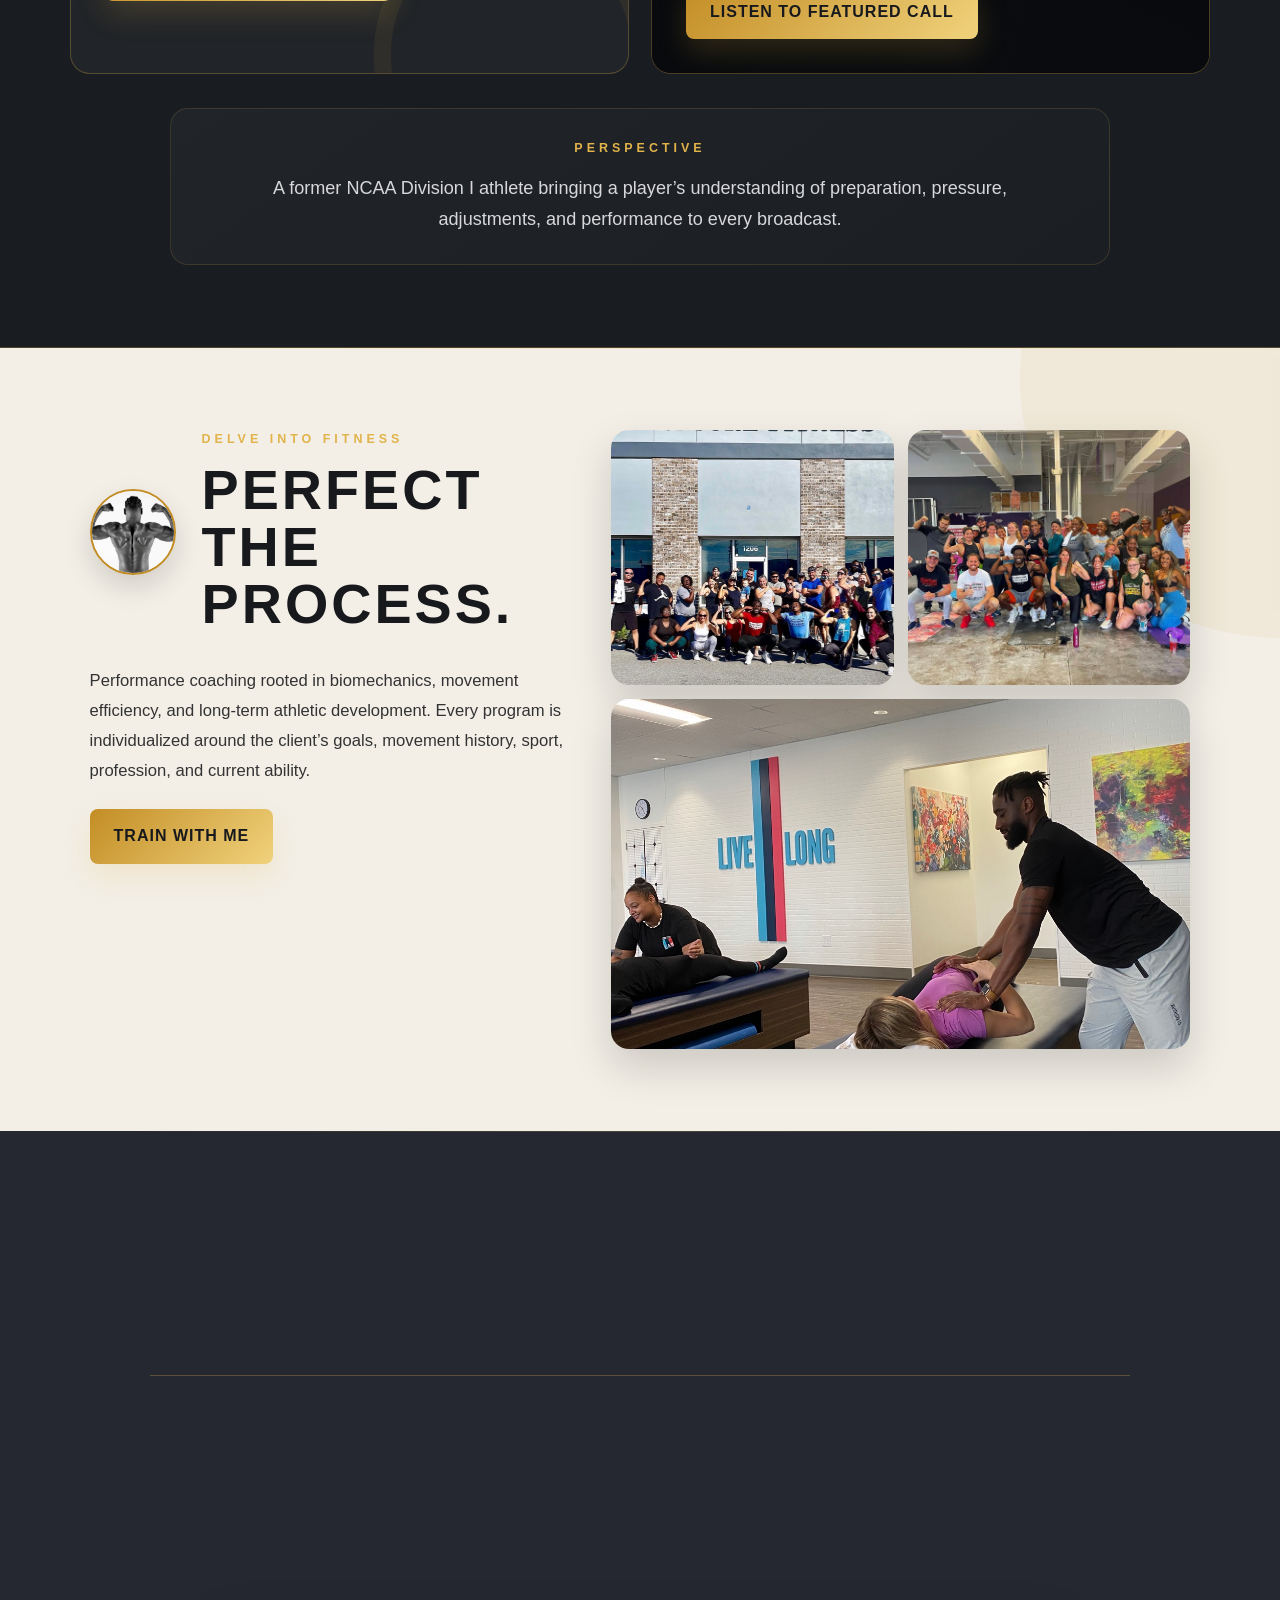
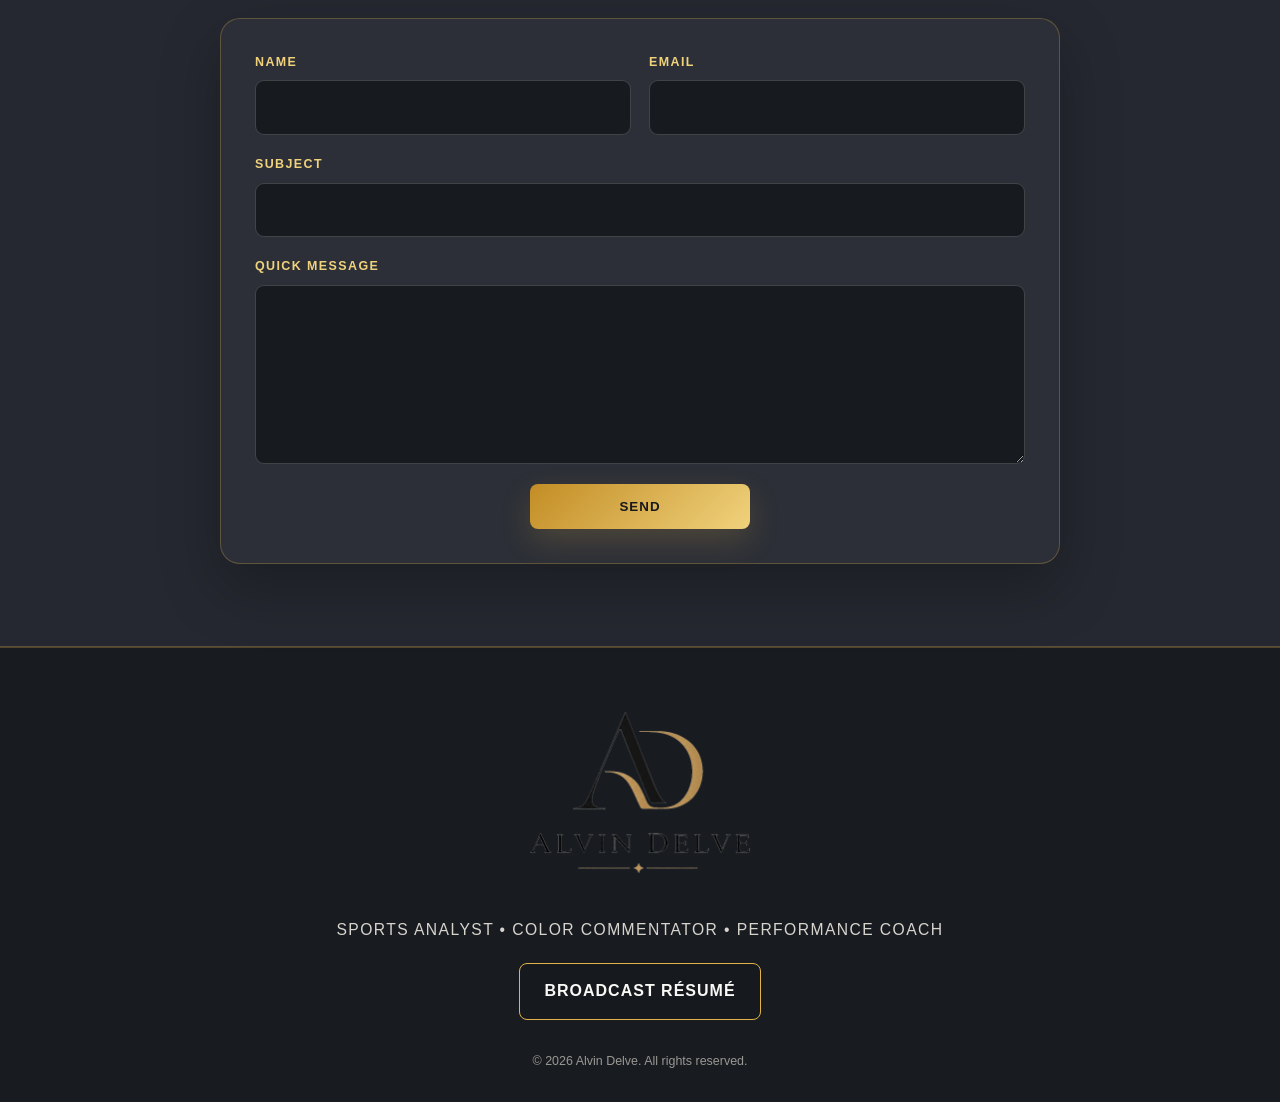
==== commit d2106ede: "Add files via upload" ====
--- a/index.html
+++ b/index.html
@@ -1,19 +1,19 @@
 <!doctype html>
 <html lang="en">
 <head>
-  <!-- ALVIN DELVE WEBSITE VERSION: 2026.08.03-youtube-basketball-football-v26-integrity -->
+  <!-- ALVIN DELVE WEBSITE VERSION: 2026.08.03-playable-reels-v28 -->
   <meta charset="utf-8">
   <meta name="viewport" content="width=device-width, initial-scale=1">
-  <meta name="site-version" content="2026.08.03-youtube-basketball-football-v26-integrity">
+  <meta name="site-version" content="2026.08.03-playable-reels-v28">
   <title>Alvin Delve | Sports Analyst, Color Commentator & Performance Coach</title>
   <meta name="description" content="Alvin Delve is a sports analyst, color commentator, performance coach, speaker, and former NCAA Division I athlete.">
-  <link rel="stylesheet" href="style.css?v=2026.08.03-youtube-basketball-football-v26-integrity">
+  <link rel="stylesheet" href="style.css?v=2026.08.03-playable-reels-v28">
 </head>
 
 <body>
   <header class="site-header">
     <a class="brand" href="#home" aria-label="Alvin Delve home">
-      <img src="alvin-delve-logo.png?v=2026.08.03-youtube-basketball-football-v26-integrity" alt="Alvin Delve logo">
+      <img src="alvin-delve-logo.png?v=2026.08.03-playable-reels-v28" alt="Alvin Delve logo">
     </a>
 
     <nav class="site-nav" aria-label="Primary navigation">
@@ -29,7 +29,7 @@
   <main>
     <section id="home" class="hero">
       <div class="hero-image">
-        <img src="hero.jpg?v=2026.08.03-youtube-basketball-football-v26-integrity" alt="Alvin Delve professional portrait">
+        <img src="hero.jpg?v=2026.08.03-playable-reels-v28" alt="Alvin Delve professional portrait">
       </div>
 
       <div class="hero-copy">
@@ -46,7 +46,7 @@
 
     <section id="about" class="section meet-section">
       <div class="meet-image">
-        <img src="meet-alvin.png?v=2026.08.03-youtube-basketball-football-v26-integrity" alt="Alvin Delve broadcasting for ESPN">
+        <img src="meet-alvin.png?v=2026.08.03-playable-reels-v28" alt="Alvin Delve broadcasting for ESPN">
       </div>
 
       <div class="meet-content">
@@ -114,7 +114,7 @@
         tabindex="0"
         aria-label="Play College Hoops 2025–26 demo reel"
       >
-        <img src="demo-reel-thumbnail.jpg?v=2026.08.03-youtube-basketball-football-v26-integrity" alt="Alvin Delve in a gray suit on the broadcast desk">
+        <img src="demo-reel-thumbnail.jpg?v=2026.08.03-playable-reels-v28" alt="Alvin Delve in a gray suit on the broadcast desk">
         <div class="youtube-reel-shade"></div>
         <div class="youtube-reel-copy">
           <span class="youtube-kicker">Featured Reel</span>
@@ -154,7 +154,7 @@
     <section id="training" class="section training-section">
       <div class="training-copy">
         <div class="training-brand">
-          <img src="delveintofitness-logo.png?v=2026.08.03-youtube-basketball-football-v26-integrity" alt="Delve Into Fitness logo">
+          <img src="delveintofitness-logo.png?v=2026.08.03-playable-reels-v28" alt="Delve Into Fitness logo">
           <div>
             <p class="section-label">Delve Into Fitness</p>
             <h2>Perfect the Process.</h2>
@@ -171,9 +171,9 @@
       </div>
 
       <div class="training-gallery">
-        <img src="training-outside.jpg?v=2026.08.03-youtube-basketball-football-v26-integrity" alt="Outdoor Delve Into Fitness training">
-        <img src="training-group.jpg?v=2026.08.03-youtube-basketball-football-v26-integrity" alt="Delve Into Fitness group session">
-        <img src="training-stretch.jpg?v=2026.08.03-youtube-basketball-football-v26-integrity" alt="Alvin Delve assisted stretching session">
+        <img src="training-outside.jpg?v=2026.08.03-playable-reels-v28" alt="Outdoor Delve Into Fitness training">
+        <img src="training-group.jpg?v=2026.08.03-playable-reels-v28" alt="Delve Into Fitness group session">
+        <img src="training-stretch.jpg?v=2026.08.03-playable-reels-v28" alt="Alvin Delve assisted stretching session">
       </div>
     </section>
 
@@ -228,7 +228,7 @@
 
   <footer class="site-footer site-footer-minimal">
     <div class="footer-brand">
-      <img src="alvin-delve-logo.png?v=2026.08.03-youtube-basketball-football-v26-integrity" alt="Alvin Delve logo">
+      <img src="alvin-delve-logo.png?v=2026.08.03-playable-reels-v28" alt="Alvin Delve logo">
     </div>
 
     <p class="footer-roles">Sports Analyst • Color Commentator • Performance Coach</p>
@@ -246,7 +246,7 @@
       if (!demoReel || demoReel.dataset.loaded === 'true') return;
       const videoId = demoReel.dataset.youtubeId;
       demoReel.dataset.loaded = 'true';
-      demoReel.innerHTML = `<iframe src="https://www.youtube-nocookie.com/embed/${videoId}?autoplay=1&rel=0" title="College Hoops 2025–26 | Alvin Delve Demo Reel" allow="accelerometer; autoplay; clipboard-write; encrypted-media; gyroscope; picture-in-picture; web-share" allowfullscreen></iframe>`;
+      demoReel.innerHTML = `<iframe src="https://www.youtube-nocookie.com/embed/${videoId}?autoplay=1&rel=0&playsinline=1" title="College Hoops 2025–26 | Alvin Delve Demo Reel" allow="accelerometer; autoplay; clipboard-write; encrypted-media; gyroscope; picture-in-picture; web-share" allowfullscreen></iframe>`;
     };
 
     if (watchReelButton && demoReel) {
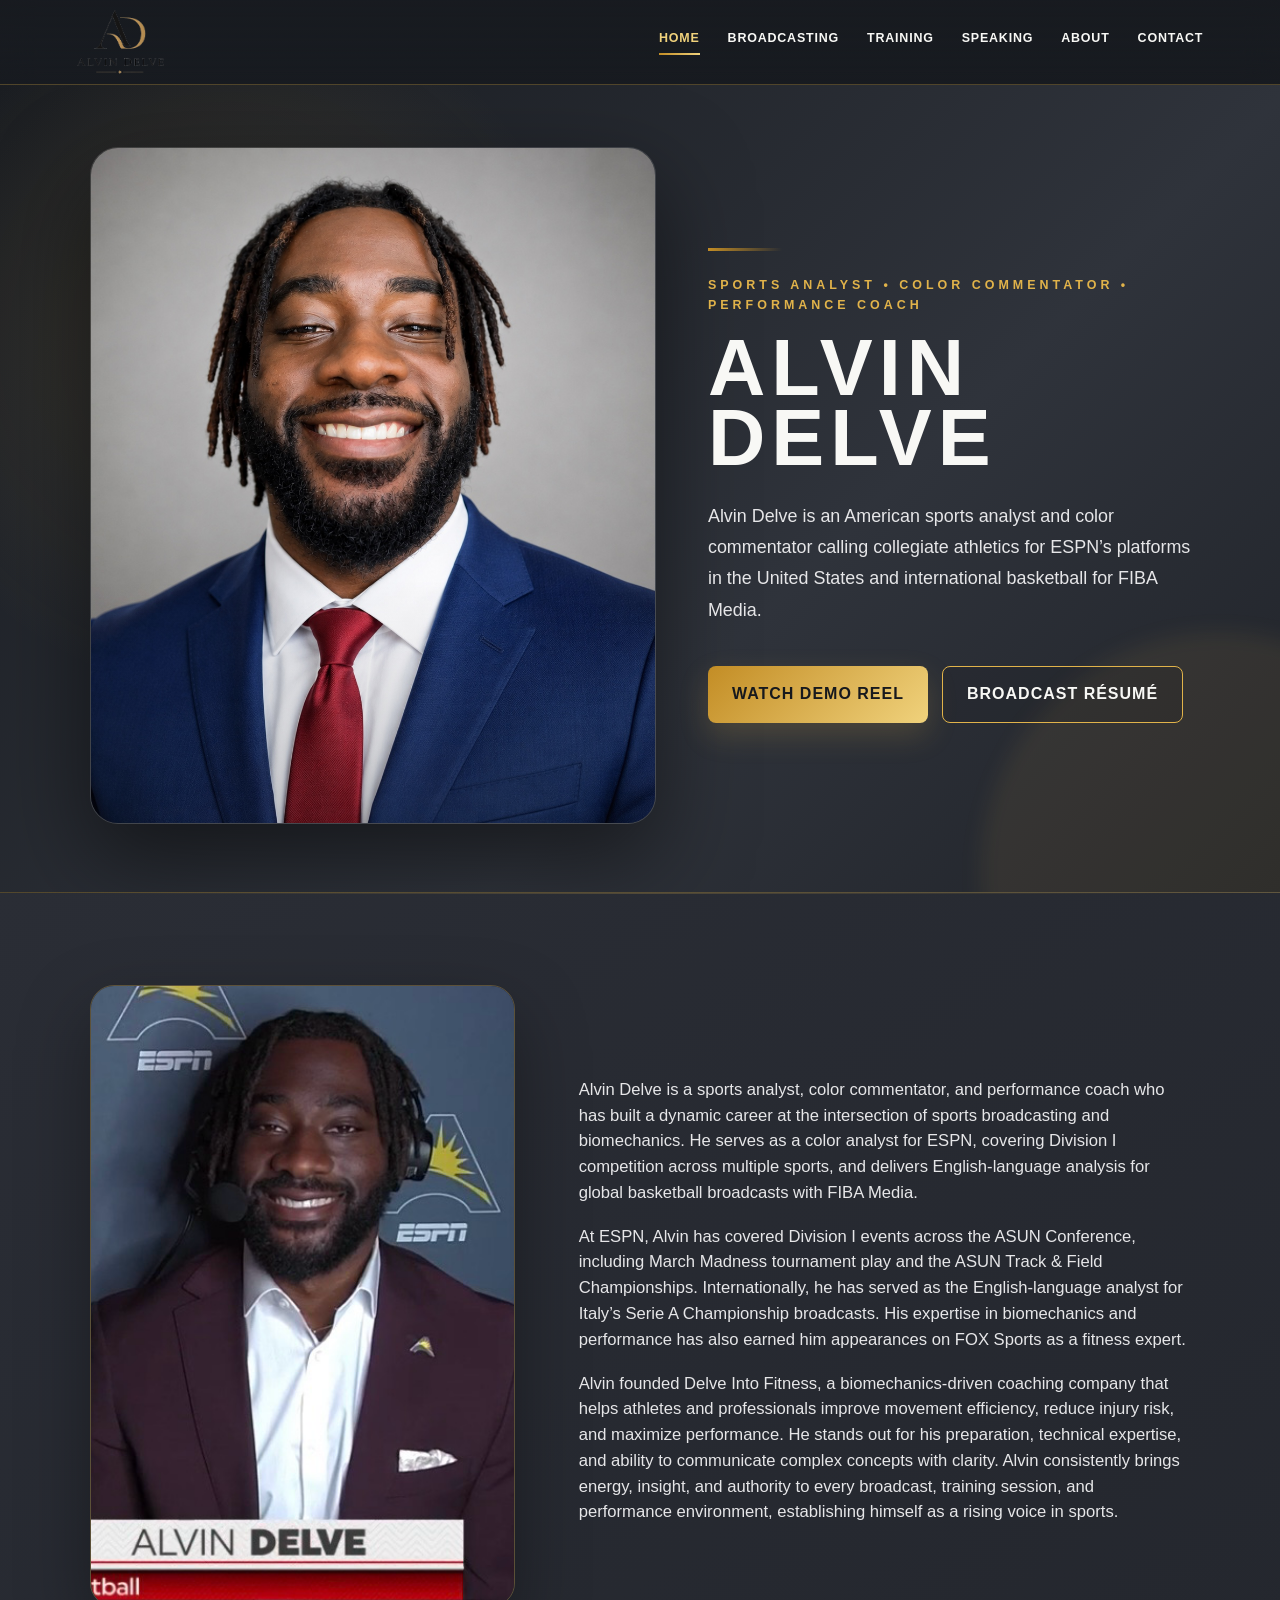
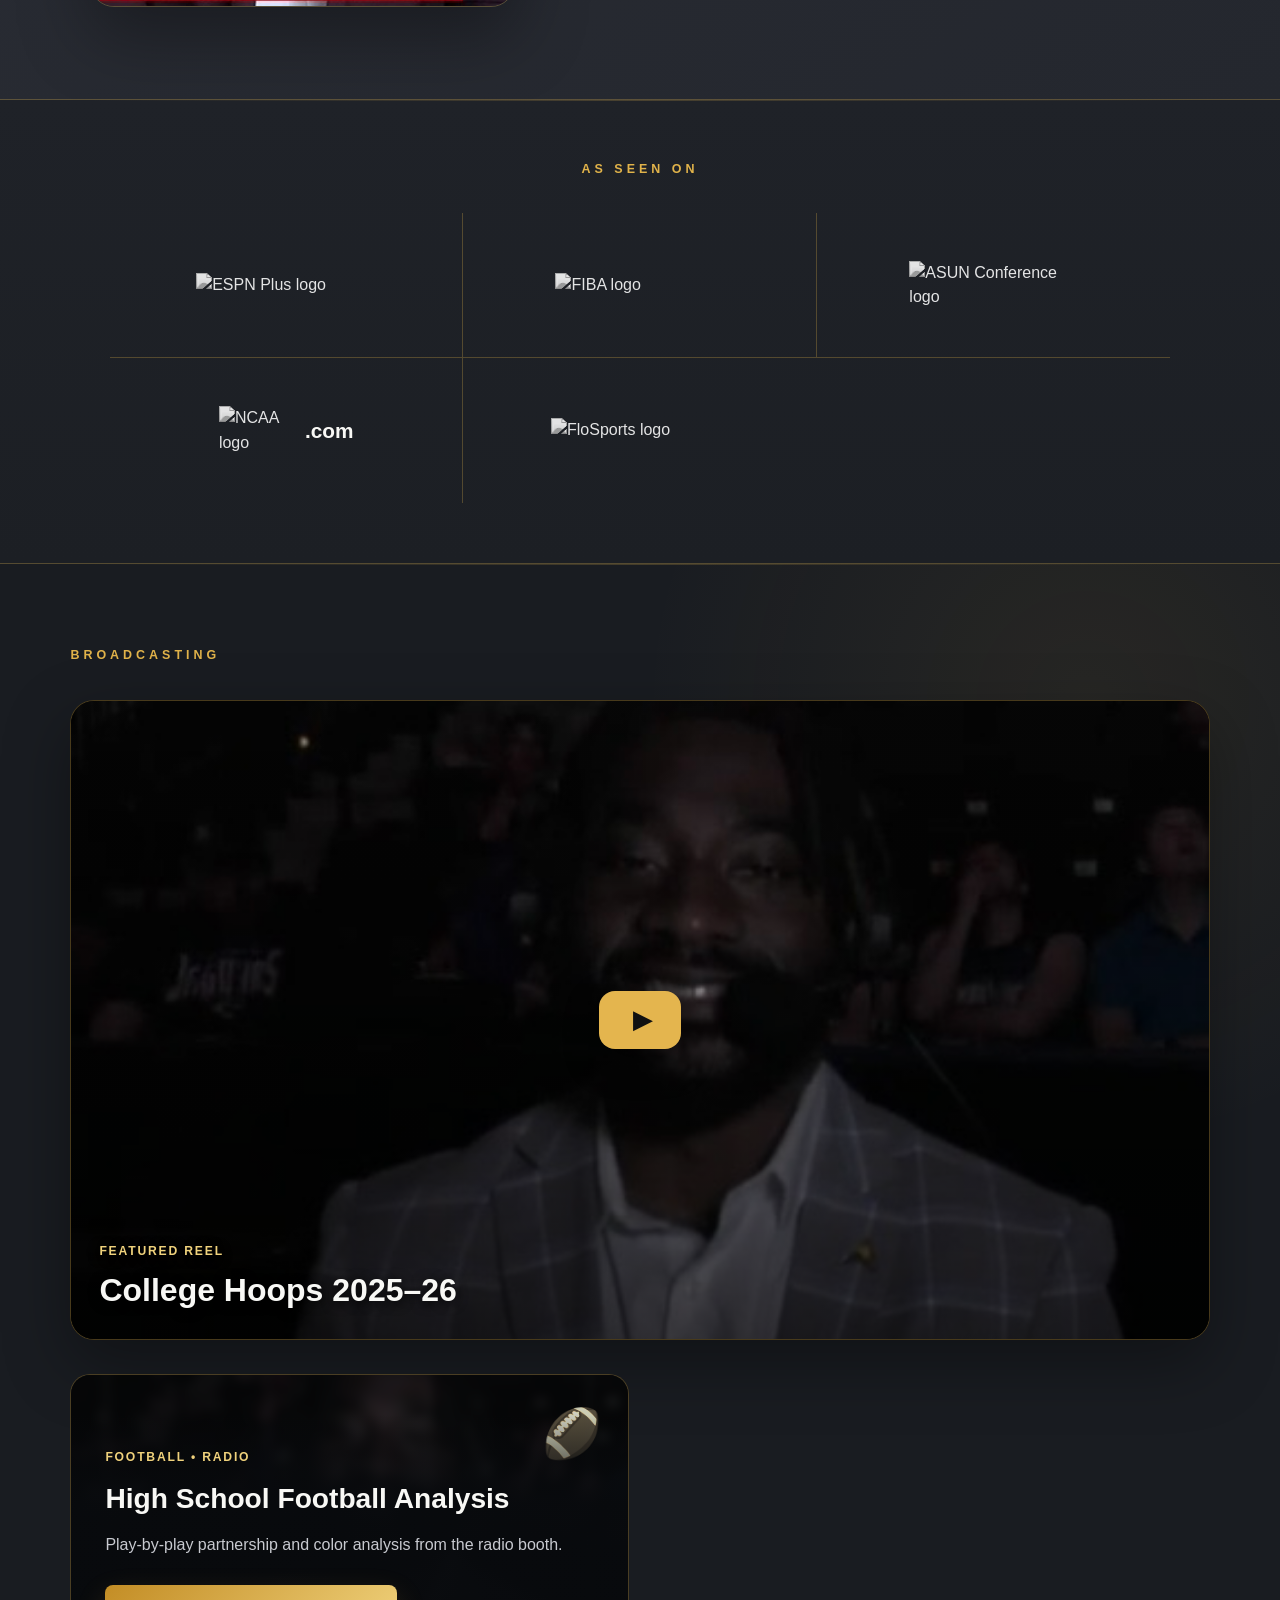
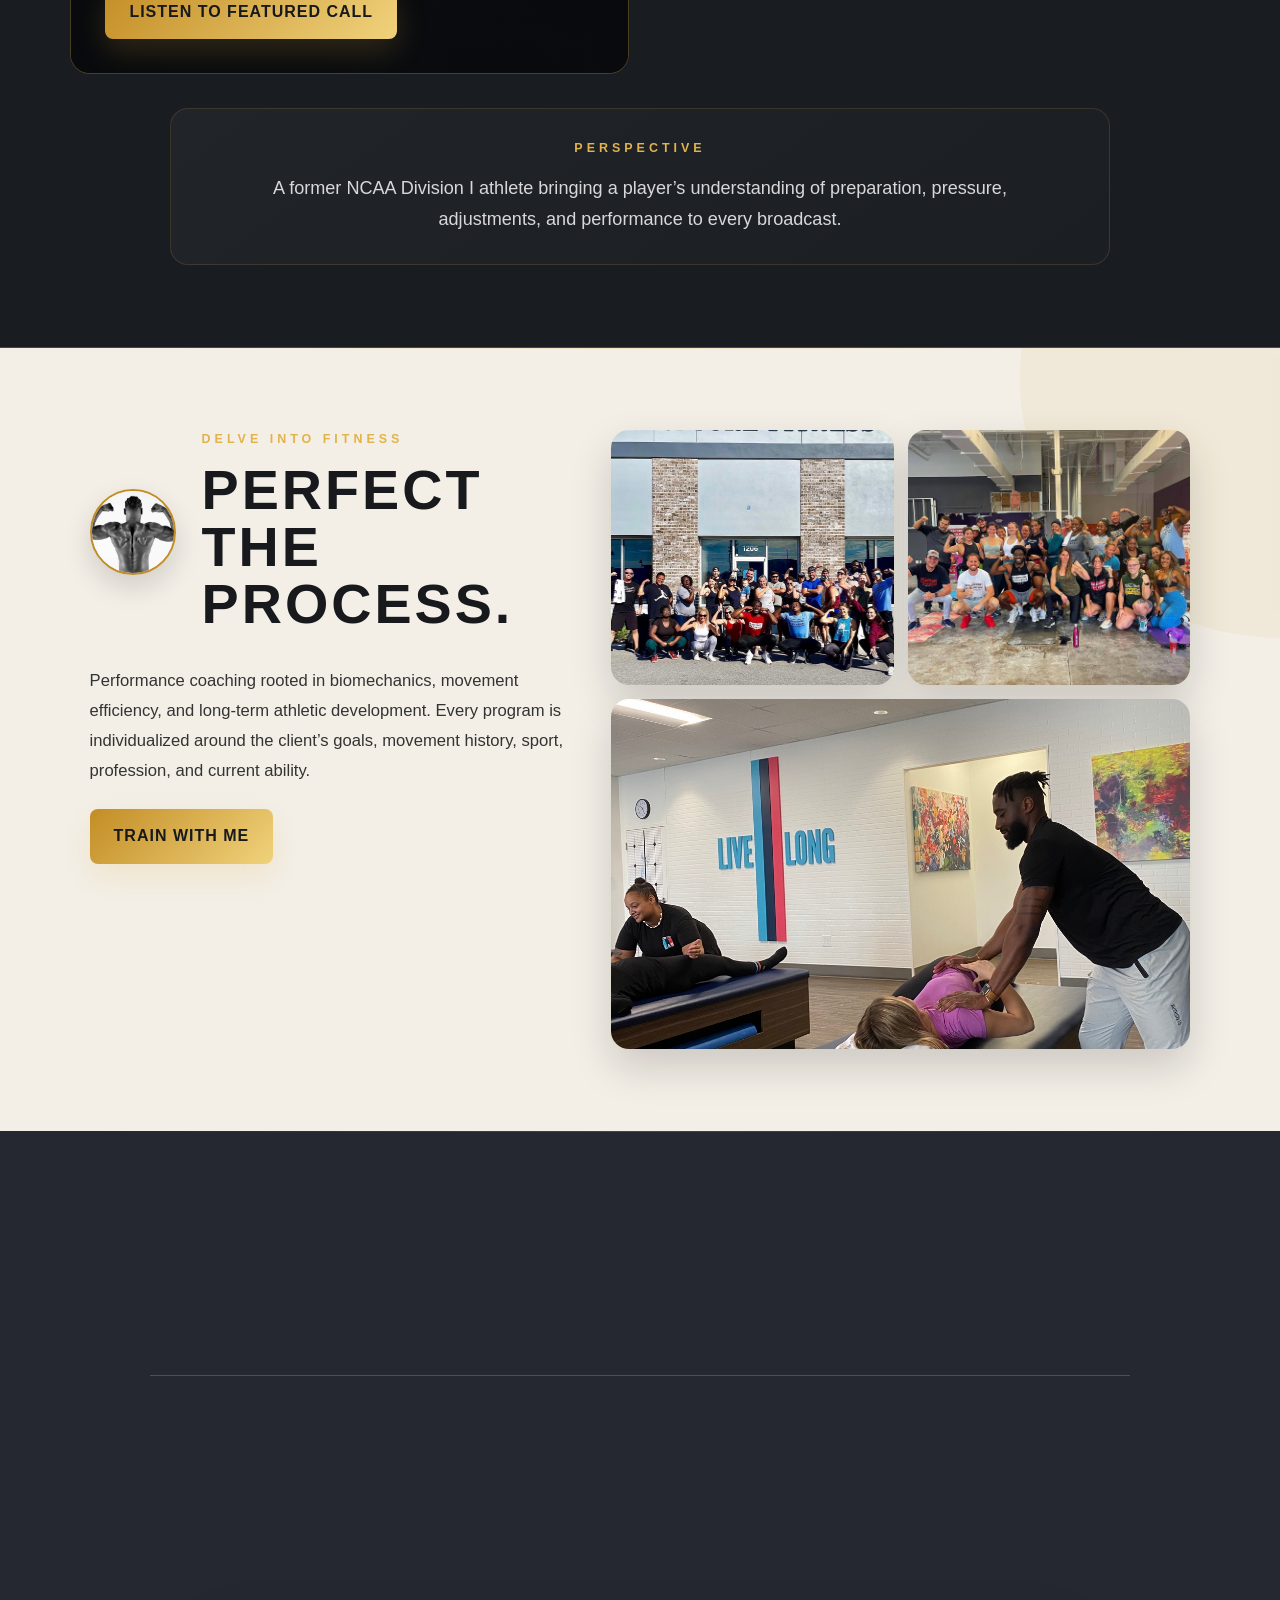
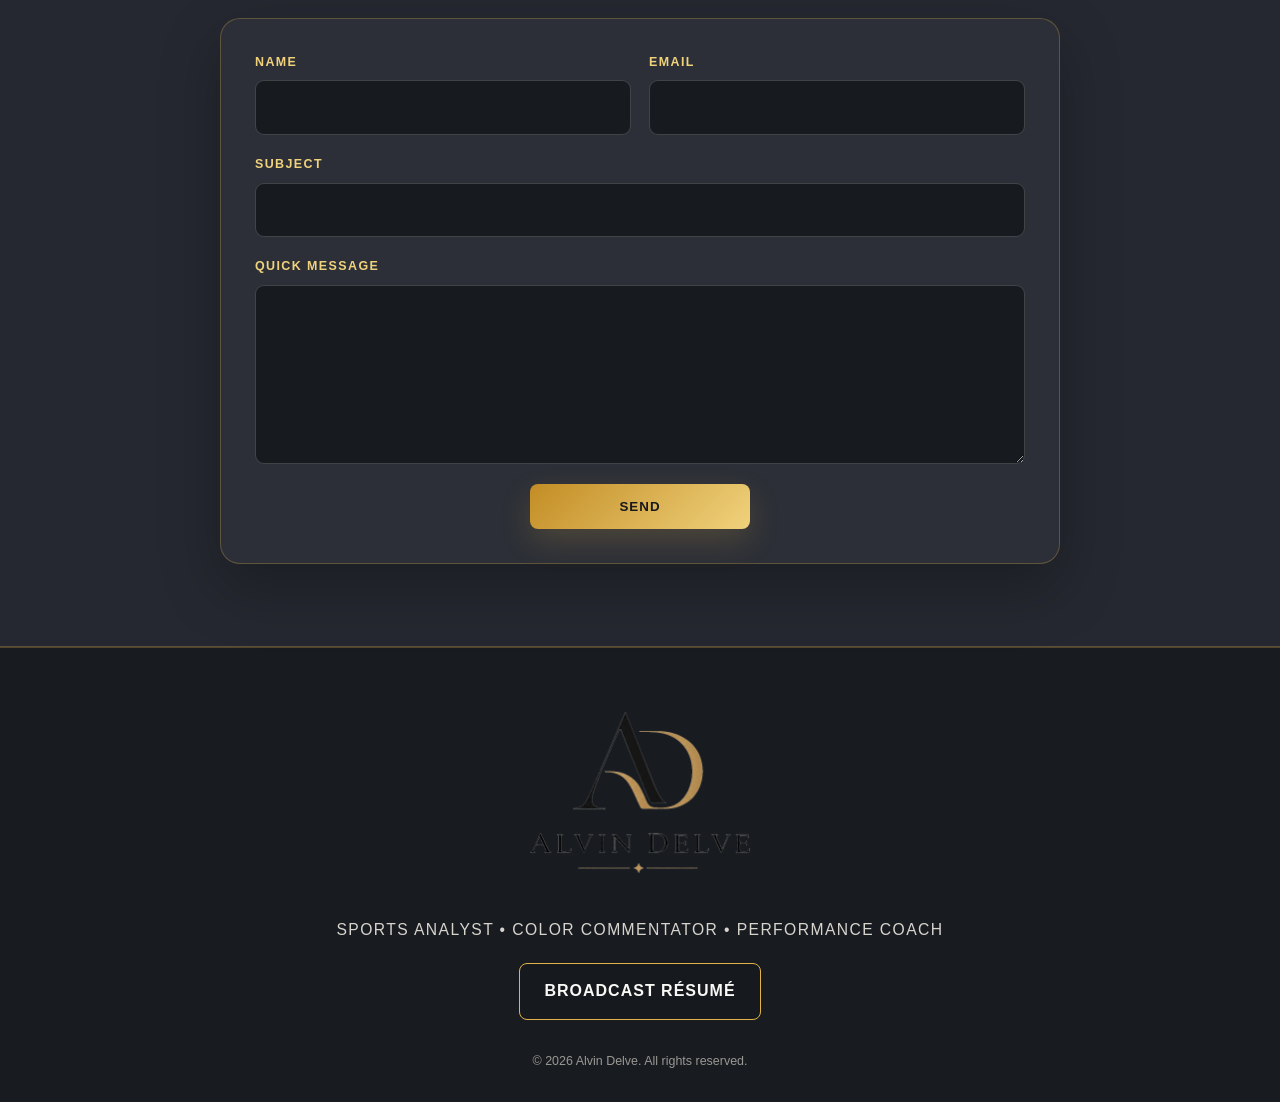
==== commit 761c40d6: "Add files via upload" ====
--- a/index.html
+++ b/index.html
@@ -1,19 +1,19 @@
 <!doctype html>
 <html lang="en">
 <head>
-  <!-- ALVIN DELVE WEBSITE VERSION: 2026.08.03-playable-reels-v28 -->
+  <!-- ALVIN DELVE WEBSITE VERSION: 2026.08.03-streamlined-coverage-v29 -->
   <meta charset="utf-8">
   <meta name="viewport" content="width=device-width, initial-scale=1">
-  <meta name="site-version" content="2026.08.03-playable-reels-v28">
+  <meta name="site-version" content="2026.08.03-streamlined-coverage-v29">
   <title>Alvin Delve | Sports Analyst, Color Commentator & Performance Coach</title>
   <meta name="description" content="Alvin Delve is a sports analyst, color commentator, performance coach, speaker, and former NCAA Division I athlete.">
-  <link rel="stylesheet" href="style.css?v=2026.08.03-playable-reels-v28">
+  <link rel="stylesheet" href="style.css?v=2026.08.03-streamlined-coverage-v29">
 </head>
 
 <body>
   <header class="site-header">
     <a class="brand" href="#home" aria-label="Alvin Delve home">
-      <img src="alvin-delve-logo.png?v=2026.08.03-playable-reels-v28" alt="Alvin Delve logo">
+      <img src="alvin-delve-logo.png?v=2026.08.03-streamlined-coverage-v29" alt="Alvin Delve logo">
     </a>
 
     <nav class="site-nav" aria-label="Primary navigation">
@@ -29,7 +29,7 @@
   <main>
     <section id="home" class="hero">
       <div class="hero-image">
-        <img src="hero.jpg?v=2026.08.03-playable-reels-v28" alt="Alvin Delve professional portrait">
+        <img src="hero.jpg?v=2026.08.03-streamlined-coverage-v29" alt="Alvin Delve professional portrait">
       </div>
 
       <div class="hero-copy">
@@ -46,7 +46,7 @@
 
     <section id="about" class="section meet-section">
       <div class="meet-image">
-        <img src="meet-alvin.png?v=2026.08.03-playable-reels-v28" alt="Alvin Delve broadcasting for ESPN">
+        <img src="meet-alvin.png?v=2026.08.03-streamlined-coverage-v29" alt="Alvin Delve broadcasting for ESPN">
       </div>
 
       <div class="meet-content">
@@ -114,7 +114,7 @@
         tabindex="0"
         aria-label="Play College Hoops 2025–26 demo reel"
       >
-        <img src="demo-reel-thumbnail.jpg?v=2026.08.03-playable-reels-v28" alt="Alvin Delve in a gray suit on the broadcast desk">
+        <img src="demo-reel-thumbnail.jpg?v=2026.08.03-streamlined-coverage-v29" alt="Alvin Delve in a gray suit on the broadcast desk">
         <div class="youtube-reel-shade"></div>
         <div class="youtube-reel-copy">
           <span class="youtube-kicker">Featured Reel</span>
@@ -124,13 +124,6 @@
       </div>
 
       <div class="broadcast-coverage" aria-label="Broadcast coverage">
-        <article class="coverage-card basketball-card">
-          <p class="coverage-type">Basketball</p>
-          <h3>College Basketball Analysis</h3>
-          <p>Color analysis for NCAA Division I men’s and women’s basketball.</p>
-          <a class="button button-primary coverage-button" href="https://youtu.be/ITW9pPfqwUQ" target="_blank" rel="noopener">Watch Basketball Reel</a>
-        </article>
-
         <article class="coverage-card football-card">
           <div class="football-card-image" aria-hidden="true"></div>
           <div class="football-card-content">
@@ -154,7 +147,7 @@
     <section id="training" class="section training-section">
       <div class="training-copy">
         <div class="training-brand">
-          <img src="delveintofitness-logo.png?v=2026.08.03-playable-reels-v28" alt="Delve Into Fitness logo">
+          <img src="delveintofitness-logo.png?v=2026.08.03-streamlined-coverage-v29" alt="Delve Into Fitness logo">
           <div>
             <p class="section-label">Delve Into Fitness</p>
             <h2>Perfect the Process.</h2>
@@ -171,9 +164,9 @@
       </div>
 
       <div class="training-gallery">
-        <img src="training-outside.jpg?v=2026.08.03-playable-reels-v28" alt="Outdoor Delve Into Fitness training">
-        <img src="training-group.jpg?v=2026.08.03-playable-reels-v28" alt="Delve Into Fitness group session">
-        <img src="training-stretch.jpg?v=2026.08.03-playable-reels-v28" alt="Alvin Delve assisted stretching session">
+        <img src="training-outside.jpg?v=2026.08.03-streamlined-coverage-v29" alt="Outdoor Delve Into Fitness training">
+        <img src="training-group.jpg?v=2026.08.03-streamlined-coverage-v29" alt="Delve Into Fitness group session">
+        <img src="training-stretch.jpg?v=2026.08.03-streamlined-coverage-v29" alt="Alvin Delve assisted stretching session">
       </div>
     </section>
 
@@ -228,7 +221,7 @@
 
   <footer class="site-footer site-footer-minimal">
     <div class="footer-brand">
-      <img src="alvin-delve-logo.png?v=2026.08.03-playable-reels-v28" alt="Alvin Delve logo">
+      <img src="alvin-delve-logo.png?v=2026.08.03-streamlined-coverage-v29" alt="Alvin Delve logo">
     </div>
 
     <p class="footer-roles">Sports Analyst • Color Commentator • Performance Coach</p>
